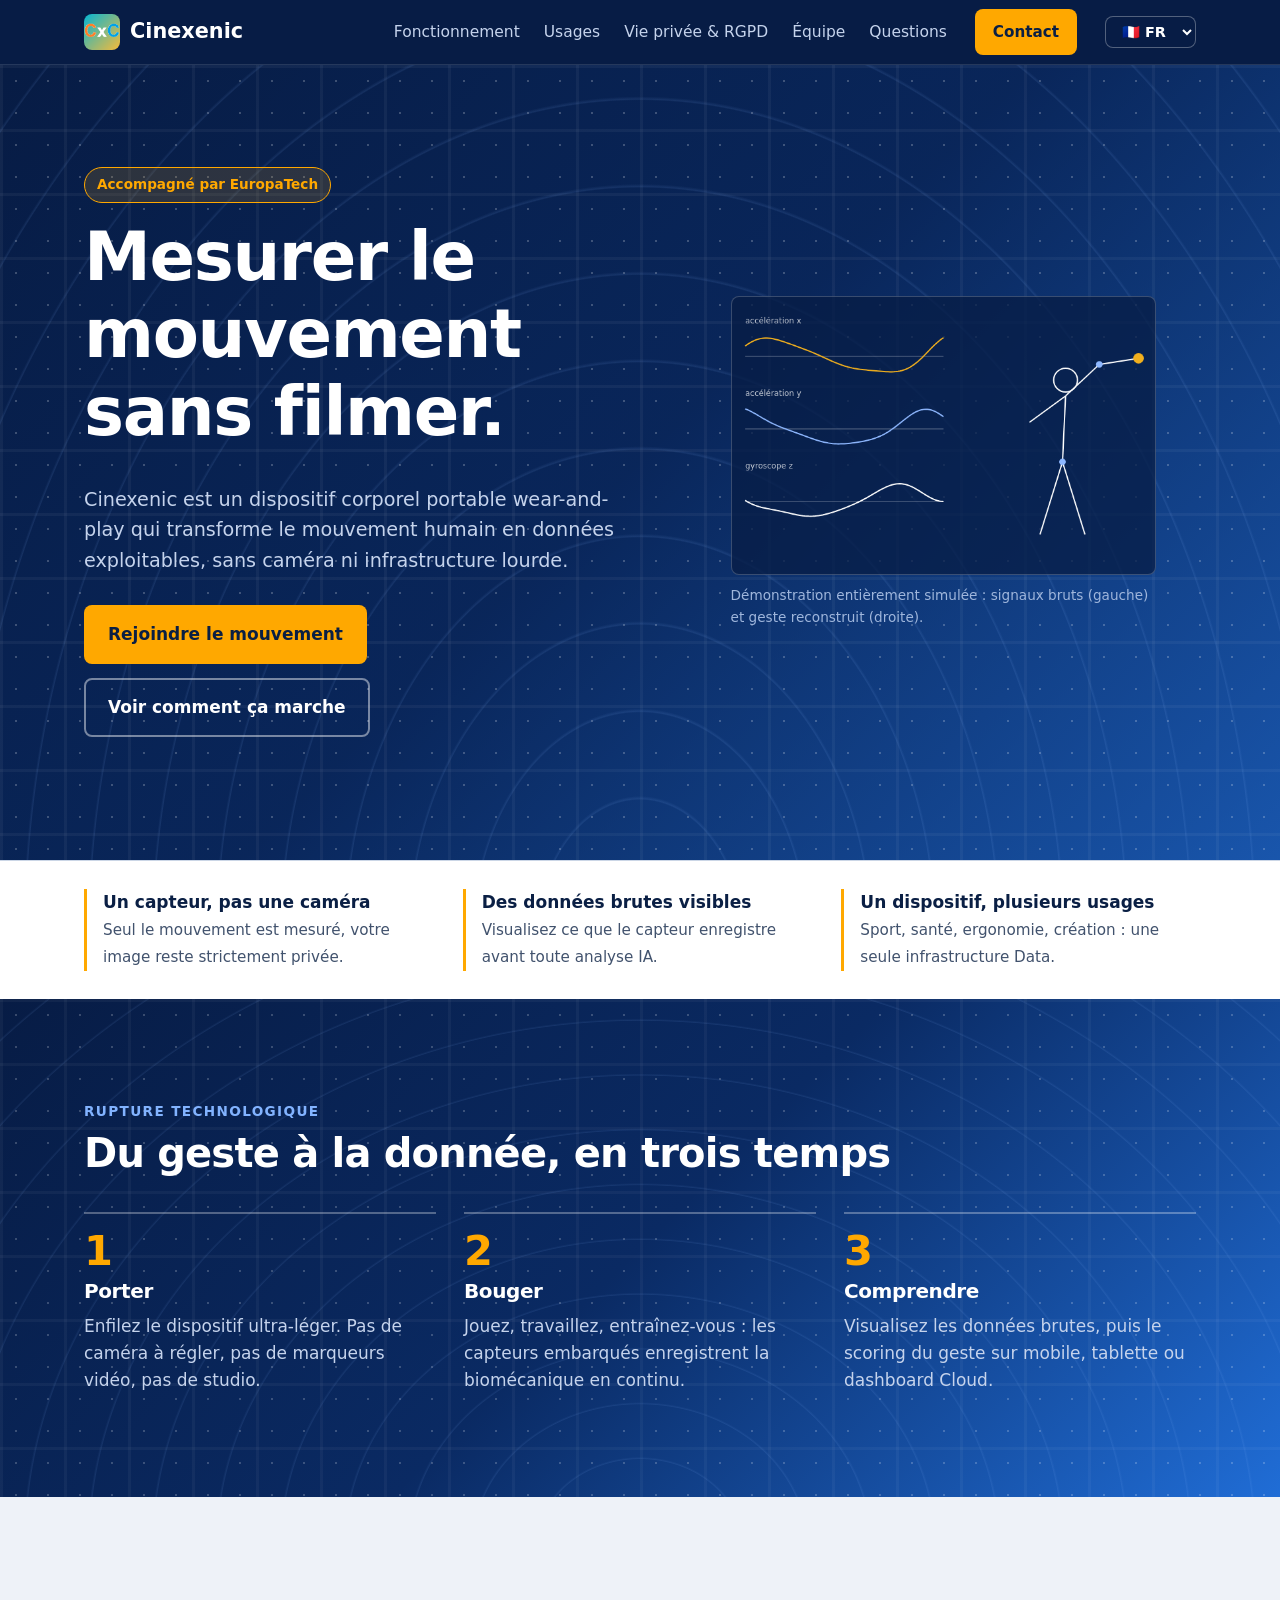
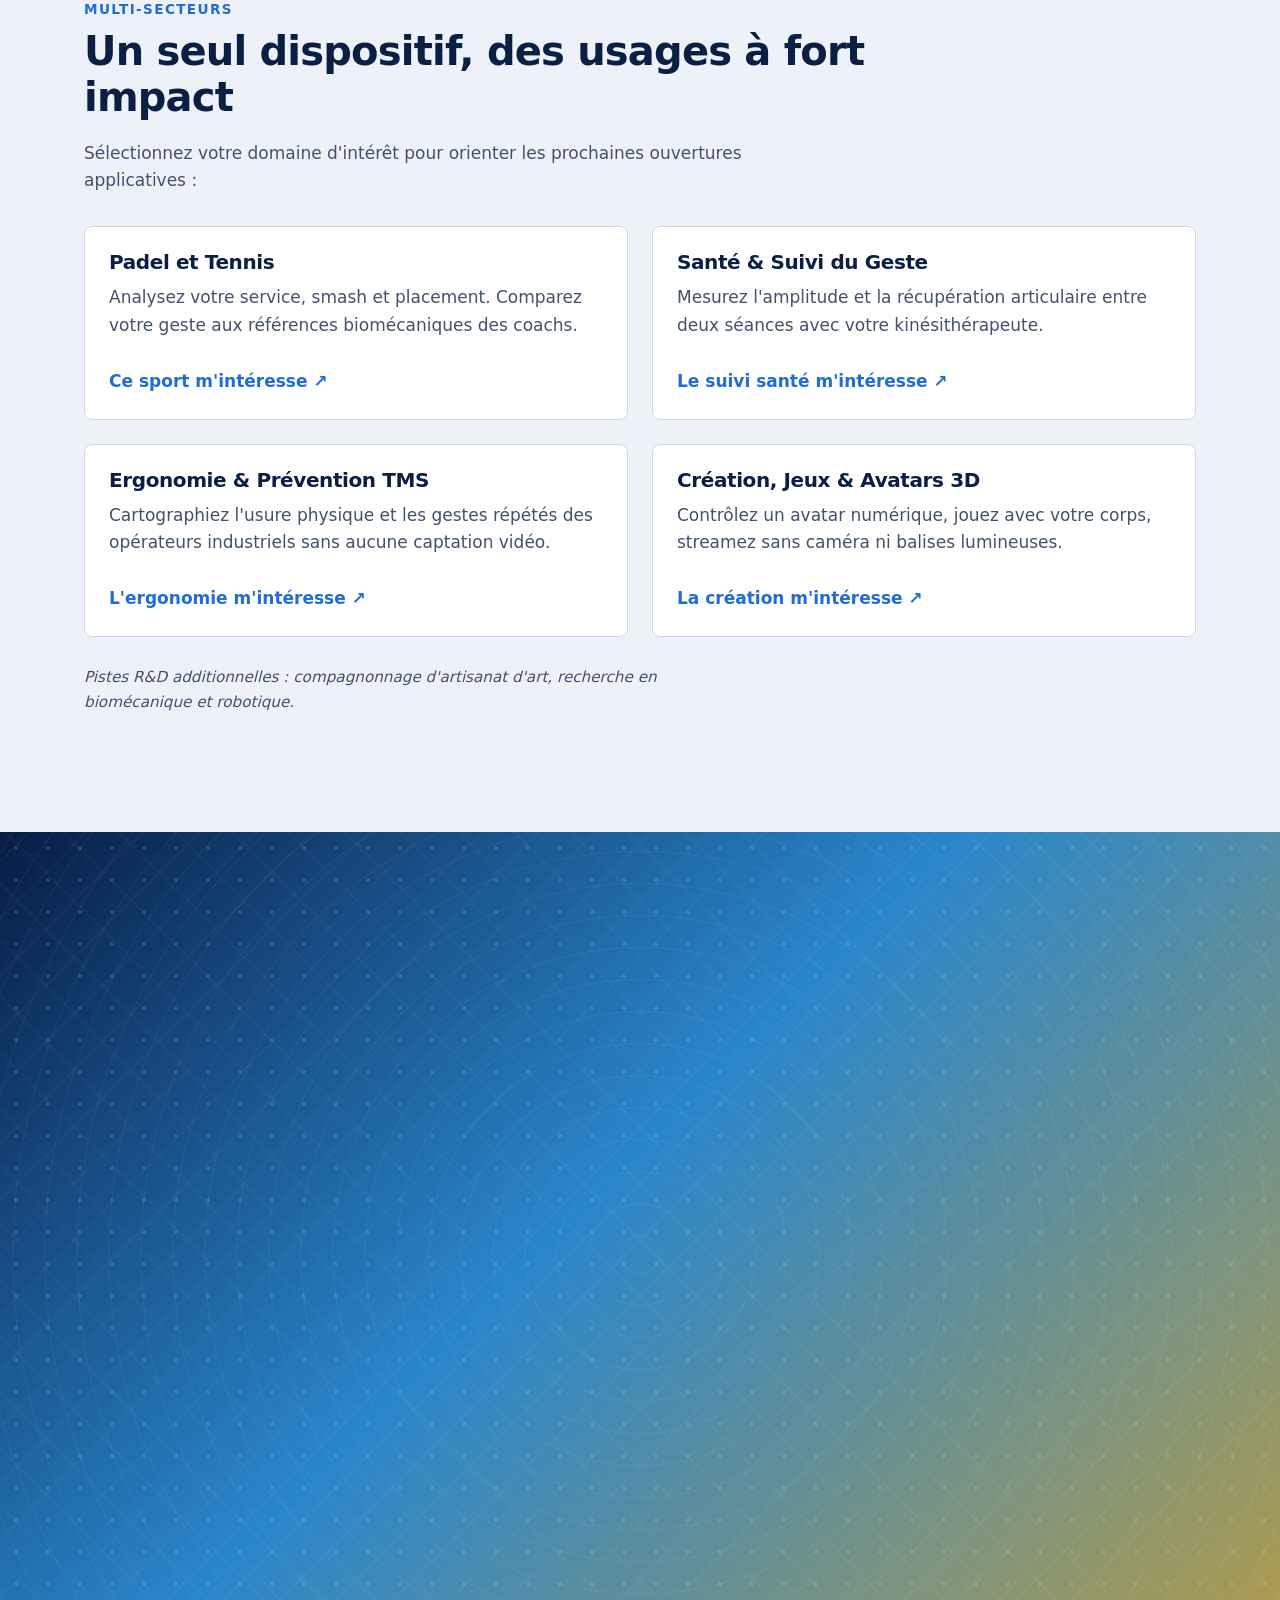
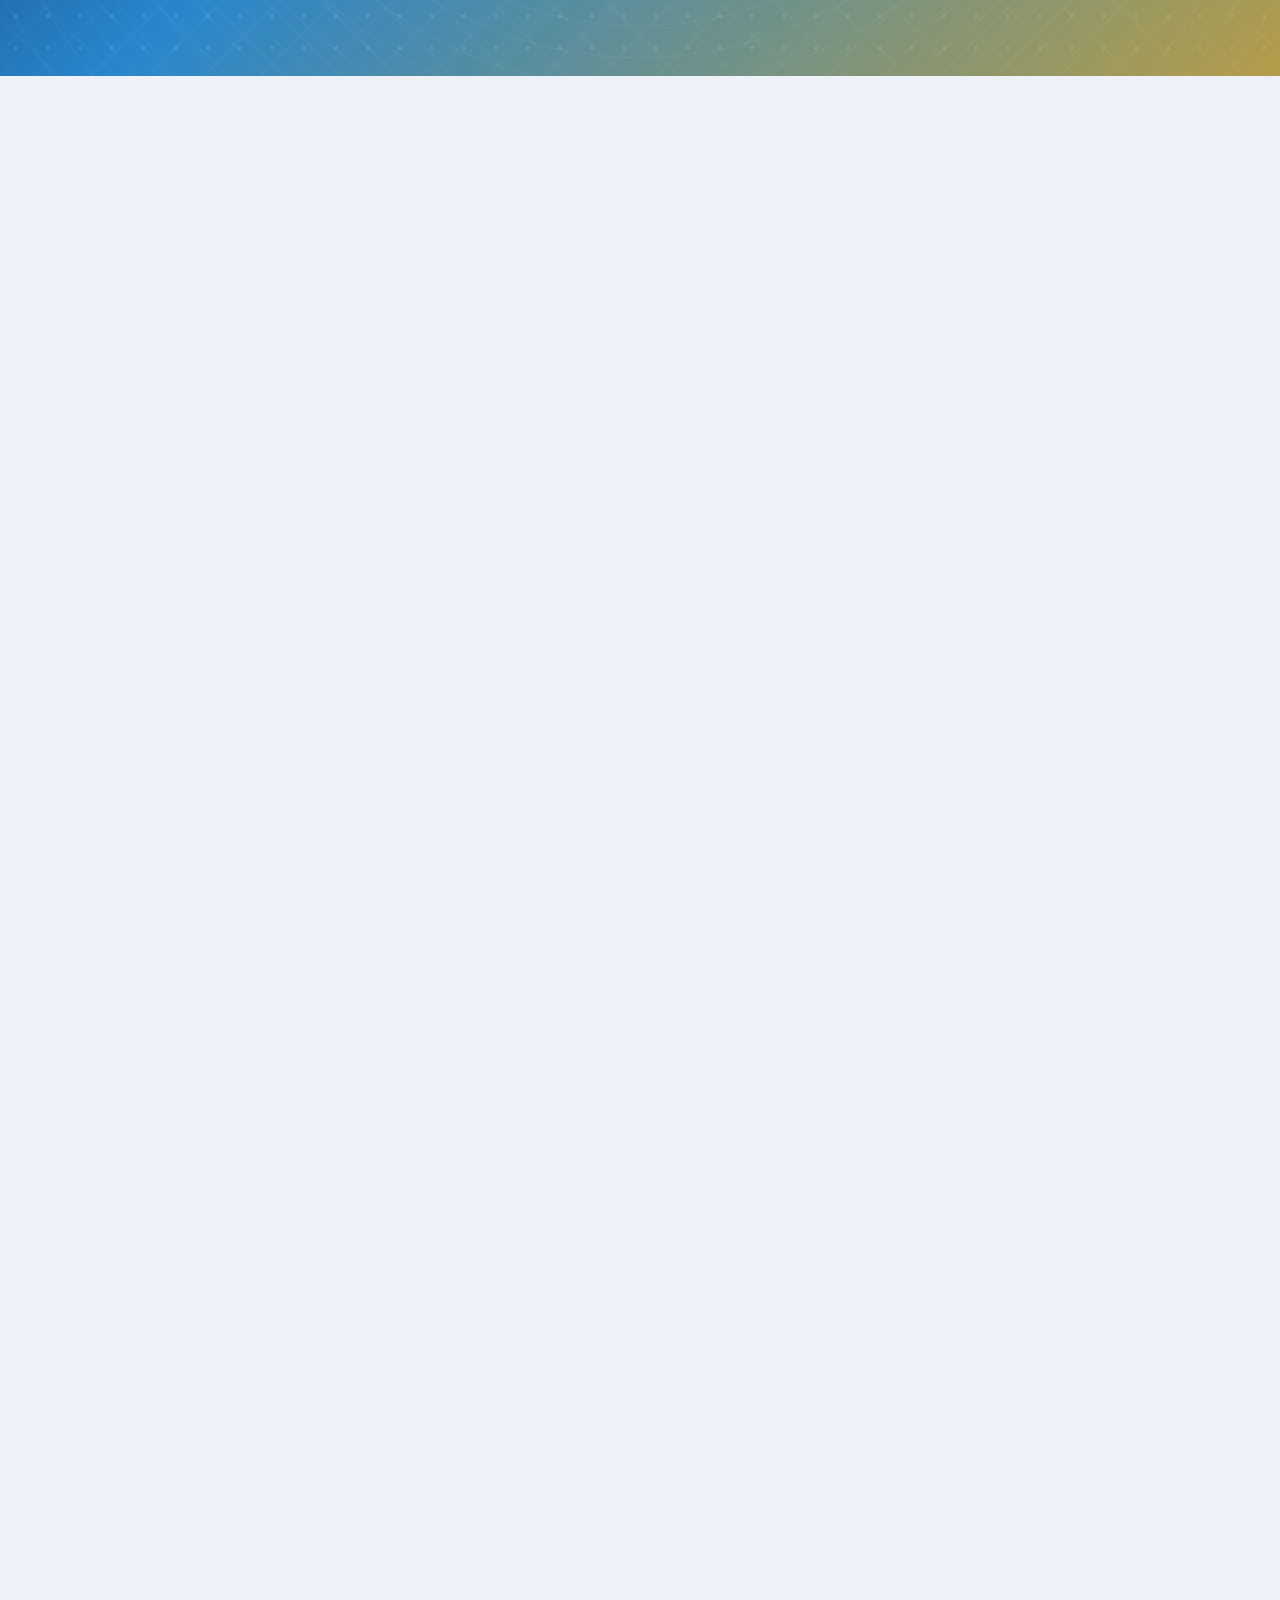
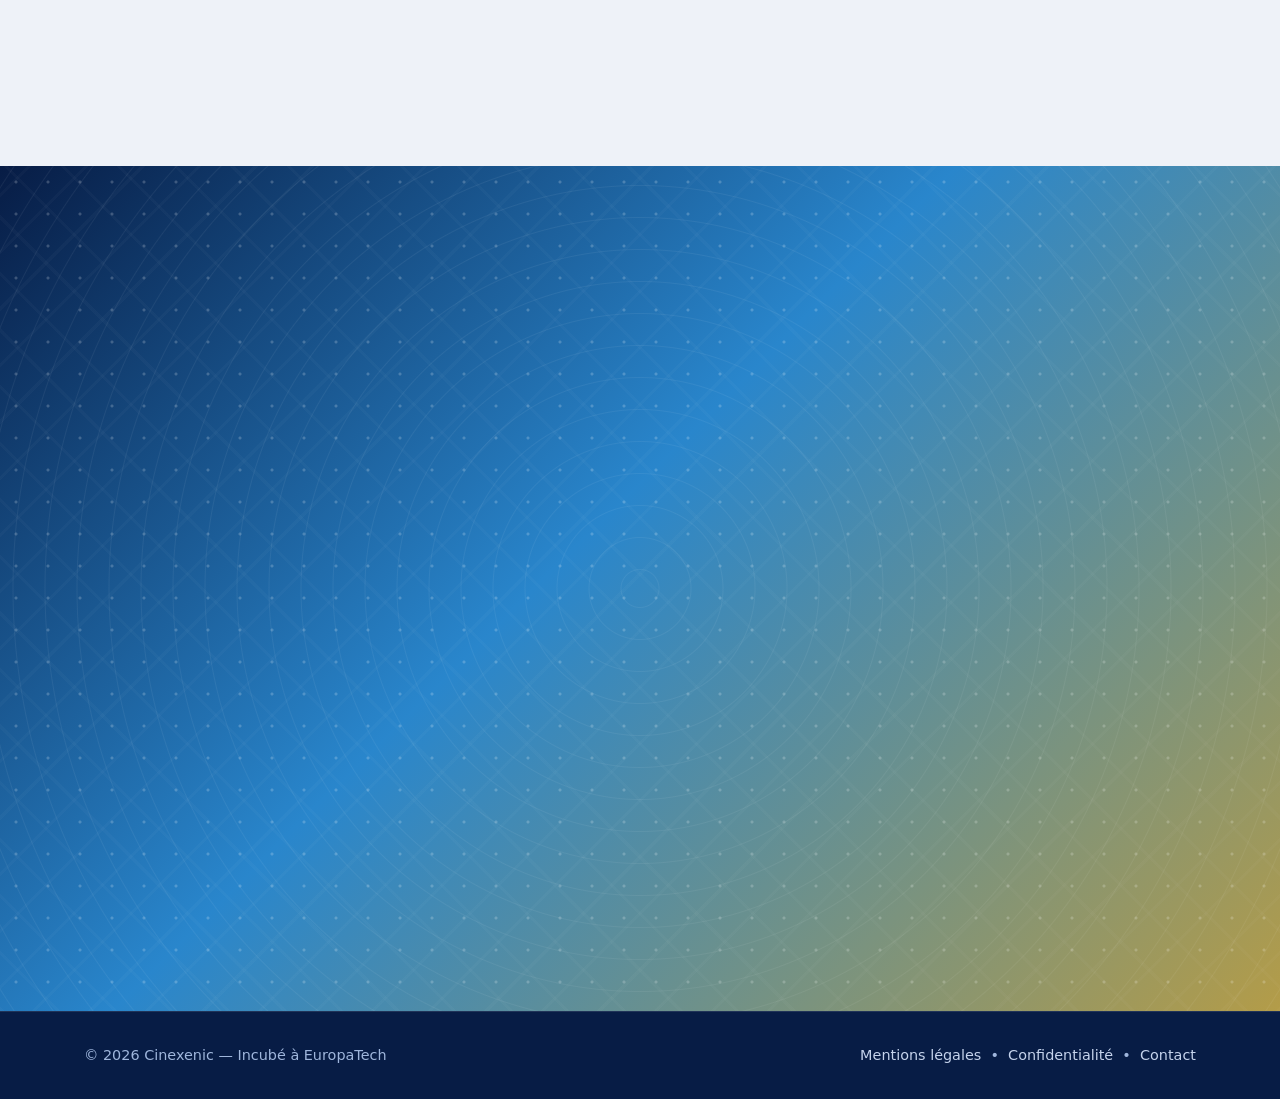
==== index.html @ 5796212c "Add files via upload" ====
<!doctype html>
<html lang="fr" dir="ltr">
<head>
<meta charset="utf-8">
<meta name="viewport" content="width=device-width, initial-scale=1">
<title>Cinexenic : mesurer le mouvement sans caméra | Capteur corporel portable</title>
<meta name="description" content="Cinexenic est un dispositif corporel portable wear-and-play qui transforme le mouvement humain en données exploitables, sans caméra. Rejoignez le mouvement.">
<meta name="robots" content="index,follow,max-image-preview:large,max-snippet:-1">
<meta name="theme-color" content="#071C45">
<link rel="canonical" href="https://www.cinexenic.example/">

<!-- Partage social -->
<meta property="og:type" content="website">
<meta property="og:locale" content="fr_FR">
<meta property="og:site_name" content="Cinexenic">
<meta property="og:title" content="Cinexenic : mesurer le mouvement sans caméra">
<meta property="og:description" content="Un dispositif corporel portable qui transforme le mouvement humain en données exploitables, sans infrastructure vidéo.">
<meta property="og:url" content="https://www.cinexenic.example/">
<meta property="og:image" content="https://www.cinexenic.example/og-cover.jpg">
<meta property="og:image:width" content="1200">
<meta property="og:image:height" content="630">
<meta property="og:image:alt" content="Cinexenic — capteur de mouvement corporel sans caméra">
<meta name="twitter:card" content="summary_large_image">
<meta name="twitter:image" content="https://www.cinexenic.example/og-cover.jpg">
<meta name="referrer" content="strict-origin-when-cross-origin">

<!-- i18n : le FR dans le HTML est la version canonique -->
<link rel="alternate" hreflang="fr" href="https://www.cinexenic.example/">
<link rel="alternate" hreflang="x-default" href="https://www.cinexenic.example/">

<meta http-equiv="Content-Security-Policy" content="default-src 'self'; script-src 'self' 'unsafe-inline'; style-src 'self'; img-src 'self' data:; media-src 'self'; font-src 'self'; connect-src 'self'; base-uri 'self'; form-action 'self'; object-src 'none'">

<link rel="stylesheet" href="./assets/theme.css">

<!-- Favicons complets -->
<link rel="icon" type="image/svg+xml" href="./favicon.svg">
<link rel="icon" type="image/png" sizes="32x32" href="./favicon.png">
<link rel="apple-touch-icon" href="./apple-touch-icon.png">

<!-- Données Structurées Schema.org (JSON-LD) -->
<script type="application/ld+json">
{
  "@context": "https://schema.org",
  "@graph": [
    {
      "@type": "Organization",
      "@id": "https://www.cinexenic.example/#organization",
      "name": "Cinexenic",
      "url": "https://www.cinexenic.example/",
      "logo": "https://www.cinexenic.example/favicon.png",
      "description": "Cinexenic conçoit un dispositif corporel portable qui transforme le mouvement humain en données exploitables, sans caméra ni infrastructure lourde.",
      "email": "contact@cinexenic.example",
      "address": {
        "@type": "PostalAddress",
        "addressLocality": "Berlin",
        "addressCountry": "DE"
      },
      "sameAs": [
        "https://www.linkedin.com/company/cinexenic"
      ],
      "knowsAbout": ["Capture de mouvement", "Capteurs inertiels IMU", "Biomécanique", "Données de mouvement", "IA embarquée", "RGPD Compliance"],
      "sponsor": {
        "@type": "Organization",
        "name": "EuropaTech"
      }
    },
    {
      "@type": "WebSite",
      "@id": "https://www.cinexenic.example/#website",
      "url": "https://www.cinexenic.example/",
      "name": "Cinexenic",
      "inLanguage": "fr-FR",
      "publisher": {"@id": "https://www.cinexenic.example/#organization"}
    },
    {
      "@type": "Product",
      "@id": "https://www.cinexenic.example/#product",
      "name": "Dispositif Cinexenic",
      "category": "Capteur de mouvement portable",
      "description": "Dispositif corporel portable wear-and-play qui mesure le mouvement humain sans caméra ni infrastructure lourde.",
      "brand": {"@id": "https://www.cinexenic.example/#organization"},
      "offers": {
        "@type": "Offer",
        "availability": "https://schema.org/PreOrder",
        "priceCurrency": "EUR",
        "price": "0",
        "priceValidUntil": "2027-12-31",
        "url": "https://www.cinexenic.example/#liste-attente"
      }
    },
    {
      "@type": "WebPage",
      "@id": "https://www.cinexenic.example/#webpage",
      "url": "https://www.cinexenic.example/",
      "name": "Cinexenic : mesurer le mouvement sans caméra",
      "inLanguage": "fr-FR",
      "dateModified": "2026-10-16",
      "isPartOf": {"@id": "https://www.cinexenic.example/#website"},
      "about": {"@id": "https://www.cinexenic.example/#product"}
    },
    {
      "@type": "FAQPage",
      "@id": "https://www.cinexenic.example/#faq",
      "mainEntity": [
        {"@type": "Question", "name": "Qu'est-ce que Cinexenic ?", "acceptedAnswer": {"@type": "Answer", "text": "Cinexenic est un dispositif corporel portable qui transforme le mouvement humain en données exploitables, sans caméra ni infrastructure lourde."}},
        {"@type": "Question", "name": "Faut-il une caméra ou une salle équipée ?", "acceptedAnswer": {"@type": "Answer", "text": "Non. Le dispositif se porte sur soi et mesure le mouvement directement : aucune caméra n'est nécessaire."}},
        {"@type": "Question", "name": "Pour quels usages ?", "acceptedAnswer": {"@type": "Answer", "text": "Les usages visés couvrent le sport (tennis, padel), la santé & télé-rééducation, l'ergonomie industrielle et la création numérique."}},
        {"@type": "Question", "name": "Quand pourra-t-on l'acheter ?", "acceptedAnswer": {"@type": "Answer", "text": "Les précommandes ouvriront prochainement. Inscrivez-vous pour bénéficier d'un accès prioritaire."}},
        {"@type": "Question", "name": "Mes données de mouvement sont-elles protégées ?", "acceptedAnswer": {"@type": "Answer", "text": "Le dispositif ne capte aucune image. Vos données sont 100% anonymisées et conformes au RGPD."}}
      ]
    }
  ]
}
</script>
</head>
<body>
<a class="skip" href="#main" data-i18n-shell="skip">Aller au contenu</a>

<!-- ============================================================
     HEADER / NAVIGATION (traductions nav gérées par assets/common.js)
     ============================================================ -->
<header class="site-header">
  <div class="wrap nav">
    <a class="brand" href="./index.html" aria-label="Cinexenic, accueil">
      <img src="./favicon.png" alt="Logo Cinexenic" class="brand-icon" width="36" height="36" loading="eager" fetchpriority="high">
      Cinexenic
    </a>
    <nav class="nav-links" id="navLinks" aria-label="Navigation principale">
      <a href="#fonctionnement" data-i18n-shell="nav_func">Fonctionnement</a>
      <a href="#usages" data-i18n-shell="nav_usages">Usages</a>
      <a href="#confiance" data-i18n-shell="nav_privacy">Vie privée &amp; RGPD</a>
      <a href="#equipe" data-i18n-shell="nav_team">Équipe</a>
      <a href="#faq" data-i18n-shell="nav_faq">Questions</a>
    </nav>
    <a class="btn btn-gold nav-cta" href="#liste-attente" data-i18n-shell="nav_contact">Contact</a>

    <!-- Sélecteur de langue dynamique -->
    <div class="lang-selector-wrapper">
      <label class="visually-hidden" for="langSelect">Sélectionner la langue</label>
      <select id="langSelect">
        <option value="fr">🇫🇷 FR</option>
        <option value="en">🇬🇧 EN</option>
        <option value="de">🇩🇪 DE</option>
      </select>
    </div>

    <button class="menu" type="button" id="menuBtn" aria-label="Ouvrir le menu" aria-expanded="false" aria-controls="navLinks" data-i18n-shell="menu_open">Menu</button>
  </div>
</header>

<main id="main">
  <!-- HERO SECTION AVEC VIDÉO, OVERLAY, GRILLE ET CONTENU -->
  <section class="hero section-blue-gradient section-video-bg">
    <!-- 1. Vidéo en arrière-plan (poster si le fichier est absent / connexion lente) -->
    <video autoplay muted loop playsinline preload="metadata" poster="./hero-poster.webp" class="bg-video">
      <source src="./hero-bg.mp4" type="video/mp4">
    </video>
    <!-- 2. Volet assombrissant -->
    <div class="video-overlay"></div>
    <!-- 3. Calque intermédiaire (Grille / Points / Vagues) -->
    <div class="video-grid-overlay"></div>

    <!-- 4. Contenu au premier plan (traductions contenu par assets/home.js) -->
    <div class="wrap hero-grid hero-content">
      <div>
        <span class="badge" data-i18n="hero_badge">Accompagné par EuropaTech</span>
        <h1 data-i18n="hero_title">Mesurer le mouvement sans filmer.</h1>
        <p class="lead" data-i18n="hero_lead">Cinexenic est un dispositif corporel portable wear-and-play qui transforme le mouvement humain en données exploitables, sans caméra ni infrastructure lourde.</p>
        <div class="actions">
          <a class="btn btn-gold" href="#liste-attente" data-i18n="btn_movement">Rejoindre le mouvement</a>
          <a class="btn btn-line" href="#fonctionnement" data-i18n="btn_how">Voir comment ça marche</a>
        </div>
      </div>
      <figure class="demo">
        <canvas id="demo" width="640" height="420" role="img" aria-label="Démonstration animée des signaux IMU et geste reconstruit"></canvas>
        <figcaption data-i18n="demo_caption">Démonstration entièrement simulée : signaux bruts (gauche) et geste reconstruit (droite).</figcaption>
      </figure>
    </div>
  </section>

  <!-- FACTS -->
  <section class="facts section-light" aria-label="Principes du dispositif">
    <div class="wrap">
      <ul>
        <li><strong data-i18n="fact_1_title">Un capteur, pas une caméra</strong><span data-i18n="fact_1_desc">Seul le mouvement est mesuré, votre image reste strictement privée.</span></li>
        <li><strong data-i18n="fact_2_title">Des données brutes visibles</strong><span data-i18n="fact_2_desc">Visualisez ce que le capteur enregistre avant toute analyse IA.</span></li>
        <li><strong data-i18n="fact_3_title">Un dispositif, plusieurs usages</strong><span data-i18n="fact_3_desc">Sport, santé, ergonomie, création : une seule infrastructure Data.</span></li>
      </ul>
    </div>
  </section>

  <!-- FONCTIONNEMENT -->
  <section id="fonctionnement" class="section-blue-gradient">
    <div class="wrap">
      <div class="kicker" data-i18n="step_kicker">Rupture Technologique</div>
      <h2 data-i18n="step_title">Du geste à la donnée, en trois temps</h2>
      <ol class="steps">
        <li><h3 data-i18n="step_1_title">Porter</h3><p data-i18n="step_1_desc">Enfilez le dispositif ultra-léger. Pas de caméra à régler, pas de marqueurs vidéo, pas de studio.</p></li>
        <li><h3 data-i18n="step_2_title">Bouger</h3><p data-i18n="step_2_desc">Jouez, travaillez, entraînez-vous : les capteurs embarqués enregistrent la biomécanique en continu.</p></li>
        <li><h3 data-i18n="step_3_title">Comprendre</h3><p data-i18n="step_3_desc">Visualisez les données brutes, puis le scoring du geste sur mobile, tablette ou dashboard Cloud.</p></li>
      </ol>
    </div>
  </section>

  <!-- USAGES -->
  <section id="usages" class="section-light">
    <div class="wrap">
      <div class="kicker" data-i18n="usages_kicker">Multi-Secteurs</div>
      <h2 data-i18n="usages_title">Un seul dispositif, des usages à fort impact</h2>
      <p data-i18n="usages_intro">Sélectionnez votre domaine d'intérêt pour orienter les prochaines ouvertures applicatives :</p>
      <div class="usage-grid">
        <div class="usage">
          <h3 data-i18n="usage_1_title">Padel et Tennis</h3>
          <p data-i18n="usage_1_desc">Analysez votre service, smash et placement. Comparez votre geste aux références biomécaniques des coachs.</p>
          <a href="#liste-attente" data-usage="sport-raquette" data-i18n="usage_1_link">Ce sport m'intéresse ↗</a>
        </div>
        <div class="usage">
          <h3 data-i18n="usage_2_title">Santé &amp; Suivi du Geste</h3>
          <p data-i18n="usage_2_desc">Mesurez l'amplitude et la récupération articulaire entre deux séances avec votre kinésithérapeute.</p>
          <a href="#liste-attente" data-usage="suivi-geste" data-i18n="usage_2_link">Le suivi santé m'intéresse ↗</a>
        </div>
        <div class="usage">
          <h3 data-i18n="usage_3_title">Ergonomie &amp; Prévention TMS</h3>
          <p data-i18n="usage_3_desc">Cartographiez l'usure physique et les gestes répétés des opérateurs industriels sans aucune captation vidéo.</p>
          <a href="#liste-attente" data-usage="ergonomie-tms" data-i18n="usage_3_link">L'ergonomie m'intéresse ↗</a>
        </div>
        <div class="usage">
          <h3 data-i18n="usage_4_title">Création, Jeux &amp; Avatars 3D</h3>
          <p data-i18n="usage_4_desc">Contrôlez un avatar numérique, jouez avec votre corps, streamez sans caméra ni balises lumineuses.</p>
          <a href="#liste-attente" data-usage="creation-vr" data-i18n="usage_4_link">La création m'intéresse ↗</a>
        </div>
      </div>
      <p class="explore-note" data-i18n="explore_note">Pistes R&amp;D additionnelles : compagnonnage d'artisanat d'art, recherche en biomécanique et robotique.</p>
    </div>
  </section>

  <!-- CONFIANCE / RGPD -->
  <section id="confiance" class="section-orange-gradient">
    <div class="wrap">
      <div class="kicker" data-i18n="privacy_kicker">Privacy by Design</div>
      <h2 data-i18n="privacy_title">Mesurer sans filmer est un choix de conception</h2>
      <p data-i18n="privacy_desc">Un mouvement est une donnée personnelle sensible. Nous traitons le respect de la vie privée comme une fonctionnalité produit fondamentale.</p>
      <div class="principles">
        <div>
          <h3 data-i18n="priv_1_title">Aucune image</h3>
          <p data-i18n="priv_1_desc">Le dispositif intègre uniquement des capteurs inertiels (IMU) : aucune caméra, aucun risque de fuite visuelle.</p>
        </div>
        <div>
          <h3 data-i18n="priv_2_title">Souveraineté Data</h3>
          <p data-i18n="priv_2_desc">Nous ne collectons que les métriques indispensables à votre usage, avec un chiffrement de bout en bout.</p>
        </div>
        <div>
          <h3 data-i18n="priv_3_title">Transparence Totale</h3>
          <p data-i18n="priv_3_desc">Stockage, gouvernance et droits d'exportation de vos données sont décrits clairement dès l'inscription.</p>
        </div>
      </div>
    </div>
  </section>

  <!-- ÉQUIPE -->
  <section id="equipe" class="section-light">
    <div class="wrap">
      <div class="kicker" data-i18n="team_kicker">Les Visages du Projet</div>
      <h2 data-i18n="team_title">Une équipe guidée par l'ingénierie et la biomécanique</h2>
      <p data-i18n="team_desc">Cinexenic est née de l'union entre l'électronique embarquée, la science du traitement de signal et l'écosystème d'innovation européen.</p>
      <div class="team-grid">
        <div class="team-card">
          <div class="team-avatar">👨‍💻</div>
          <h3 data-i18n="team_1_title">Fondateur &amp; CTO</h3>
          <span class="team-role" data-i18n="team_1_role">Ingénieur Électronique, Automatisme &amp; Data</span>
          <p data-i18n="team_1_desc">Passionné par la modélisation du mouvement humain et concepteur de l'architecture matérielle.</p>
        </div>
        <div class="team-card">
          <div class="team-avatar">🚀</div>
          <h3 data-i18n="team_2_title">EuropaTech</h3>
          <span class="team-role" data-i18n="team_2_role">Incubation &amp; Accélération Industrialisation</span>
          <p data-i18n="team_2_desc">Premier pôle européen de startups basé à Berlin, accompagnant Cinexenic.</p>
        </div>
        <div class="team-card">
          <div class="team-avatar">🔬</div>
          <h3 data-i18n="team_3_title">Comité Scientifique &amp; Data</h3>
          <span class="team-role" data-i18n="team_3_role">Biomécanique &amp; Algorithmes IA</span>
          <p data-i18n="team_3_desc">Conseillers experts en sciences du sport et traitement du signal.</p>
        </div>
      </div>
    </div>
  </section>

  <!-- FAQ -->
  <section id="faq" class="faq section-light">
    <div class="wrap">
      <div class="kicker" data-i18n="faq_kicker">Faq</div>
      <h2 data-i18n="faq_title">Questions fréquentes</h2>
      <details open>
        <summary data-i18n="faq_q1">Qu'est-ce que Cinexenic ?</summary>
        <p data-i18n="faq_a1">Cinexenic est un dispositif corporel portable qui transforme le mouvement humain en données exploitables, sans caméra.</p>
      </details>
      <details>
        <summary data-i18n="faq_q2">Faut-il une caméra ou une salle équipée ?</summary>
        <p data-i18n="faq_a2">Non. Le dispositif se porte sur soi et mesure le mouvement directement.</p>
      </details>
      <details>
        <summary data-i18n="faq_q3">Pour quels usages ?</summary>
        <p data-i18n="faq_a3">Sport, santé, ergonomie, création numérique.</p>
      </details>
      <details>
        <summary data-i18n="faq_q4">Quand pourra-t-on l'acheter ?</summary>
        <p data-i18n="faq_a4">Inscrivez-vous à la liste d'attente pour être prévenu(e) en priorité.</p>
      </details>
      <details>
        <summary data-i18n="faq_q5">Mes données de mouvement sont-elles protégées ?</summary>
        <p data-i18n="faq_a5">Le dispositif ne capte aucune image. Conformité RGPD stricte.</p>
      </details>
    </div>
  </section>

  <!-- FORMULAIRE : GitHub Pages ne peut pas traiter de POST natif.
       Option A (ci-dessous) : service tiers type Formspree -> adapter form-action dans la CSP.
       Option B : conserver action="/api/liste-attente" si un worker/edge proxy existe. -->
  <section id="liste-attente" class="signup section-orange-gradient">
    <div class="wrap signup-grid">
      <div>
        <h2 data-i18n="signup_title">Rejoindre le mouvement</h2>
        <p data-i18n="signup_desc">Soyez prévenu(e) de l'ouverture des précommandes et participez à la définition des premiers modules applicatifs.</p>
      </div>
      <form action="https://formspree.io/f/VOTRE_ID" method="post">
        <label><span data-i18n="form_email">Adresse e-mail</span>
          <input type="email" name="email" required maxlength="254" autocomplete="email" placeholder="votre.email@domaine.com">
        </label>
        <label><span data-i18n="form_usage">Usage qui vous intéresse</span>
          <select name="usage" id="usage">
            <option value="sport-raquette" data-i18n="opt_1">Padel ou Tennis</option>
            <option value="suivi-geste" data-i18n="opt_2">Santé &amp; Suivi du geste</option>
            <option value="ergonomie-tms" data-i18n="opt_3">Ergonomie &amp; Prévention TMS</option>
            <option value="creation-vr" data-i18n="opt_4">Création, Jeu &amp; VR</option>
            <option value="autre" data-i18n="opt_5">Autre usage sur-mesure</option>
          </select>
        </label>
        <div class="hp" aria-hidden="true">
          <label>Ne pas remplir<input type="text" name="website" tabindex="-1" autocomplete="off"></label>
        </div>
        <label class="check">
          <input type="checkbox" name="consent" required>
          <span data-i18n="form_consent">J'accepte d'être recontacté(e) au sujet de Cinexenic.</span>
        </label>
        <button class="btn btn-gold" type="submit" data-i18n="form_submit">Rejoindre le mouvement</button>
      </form>
    </div>
  </section>
</main>

<!-- FOOTER (i18n shell par common.js) -->
<footer>
  <div class="wrap foot">
    <span>© 2026 Cinexenic — Incubé à EuropaTech</span>
    <span>
      <a href="./mentions-legales.html" data-i18n-shell="footer_legal">Mentions légales</a> &nbsp;•&nbsp;
      <a href="./confidentialite.html" data-i18n-shell="footer_privacy">Confidentialité</a> &nbsp;•&nbsp;
      <a href="mailto:contact@cinexenic.example" data-i18n-shell="footer_contact">Contact</a>
    </span>
  </div>
</footer>

<!-- BOUTON RETOUR EN HAUT (géré par common.js) -->
<button id="scrollToTopBtn" aria-label="Remonter au début de la page" title="Remonter en haut">
  <svg width="20" height="20" viewBox="0 0 24 24" fill="none" stroke="currentColor" stroke-width="2.5" stroke-linecap="round" stroke-linejoin="round" aria-hidden="true">
    <path d="M18 15l-6-6-6 6"/>
  </svg>
</button>

<!-- Scripts externes : shell commun + spécifique page -->
<script src="./assets/common.js" defer></script>
<script src="./assets/home.js" defer></script>
</body>
</html>
---- assets/theme.css ----
/* ============================================================
   Cinexenic — theme.css
   Feuille unique, aucune règle inline dans les HTML.
   Nouveautés refactor : .visually-hidden, .legal-*, média-query unifiée.
   ============================================================ */

:root {
  --deep: #0A2A63;
  --deeper: #071C45;
  --blue-primary: #206DD6;
  --orange-primary: #FFA800;
  --paper: #EEF2F8;
  --card: #ffffff;
  --line: #CBD6E6;
  --ink: #0A1F44;
  --muted: #41526D;
  --soft: #C5D3EC;
  --r: 8px;
}

* { box-sizing: border-box; }
html { scroll-behavior: smooth; scroll-padding-top: 72px; }
body { margin: 0; background: var(--paper); color: var(--ink); font: 17px/1.6 system-ui, -apple-system, "Segoe UI", Roboto, sans-serif; -webkit-font-smoothing: antialiased; }

.wrap { max-width: 1160px; margin: 0 auto; padding: 0 24px; }
.skip { position: absolute; left: -999px; top: 8px; background: var(--orange-primary); color: var(--ink); padding: 8px 14px; z-index: 99; }
.skip:focus { left: 8px; }
:focus-visible { outline: 3px solid var(--orange-primary); outline-offset: 3px; }

/* Accessibilité : label masqué visuellement mais exposé aux lecteurs d'écran */
.visually-hidden {
  position: absolute !important;
  width: 1px; height: 1px;
  margin: -1px; padding: 0; border: 0;
  clip: rect(0 0 0 0); clip-path: inset(50%);
  overflow: hidden; white-space: nowrap;
}

h1, h2, h3 { line-height: 1.15; letter-spacing: -.02em; margin: 0 0 .5em; }
h1 { font-size: clamp(2.4rem, 5.6vw, 4.2rem); font-weight: 800; }
h2 { font-size: clamp(1.7rem, 3.4vw, 2.5rem); max-width: 22em; }
h3 { font-size: 1.25rem; font-weight: 700; }
p { margin: 0 0 1em; color: var(--muted); max-width: 42em; }

.kicker { text-transform: uppercase; font-size: 0.85rem; font-weight: 750; letter-spacing: 0.1em; color: var(--blue-primary); margin-bottom: 0.5em; }
.text-gold { color: var(--orange-primary) !important; }
.badge { display: inline-block; padding: 6px 12px; background: rgba(255, 168, 0, 0.15); border: 1px solid var(--orange-primary); color: var(--orange-primary); border-radius: 20px; font-size: 0.85rem; font-weight: 650; margin-bottom: 1rem; }

main > section { padding: clamp(56px, 8vw, 104px) 0; }
main > section:not(.hero) { content-visibility: auto; contain-intrinsic-size: auto 640px; }

/* Boutons */
.btn { display: inline-block; padding: 14px 22px; border-radius: var(--r); text-decoration: none; border: 2px solid transparent; cursor: pointer; font: inherit; font-weight: 650; transition: transform 0.2s ease, background-color 0.2s ease, box-shadow 0.2s ease; }
.btn-gold { background: var(--orange-primary); color: var(--ink); }
.btn-gold:hover { background: #e59700; transform: translateY(-2px); box-shadow: 0 4px 15px rgba(255, 168, 0, 0.3); }
.btn-line { border-color: rgba(255, 255, 255, .45); color: #fff; }
.btn-line:hover { border-color: #fff; background: rgba(255, 255, 255, 0.08); }

/* Header & Nav */
.site-header { position: sticky; top: 0; z-index: 50; background: var(--deeper); color: #fff; border-bottom: 1px solid rgba(255, 255, 255, .12); backdrop-filter: blur(8px); }
.nav { display: flex; align-items: center; gap: 28px; min-height: 64px; }
.brand { display: flex; align-items: center; gap: 10px; color: #fff; text-decoration: none; font-weight: 800; font-size: 1.3rem; }
.brand-icon { width: 36px; height: 36px; object-fit: contain; border-radius: 8px; }
.nav-links { display: flex; gap: 24px; margin-left: auto; }
.nav-links a { color: var(--soft); text-decoration: none; font-size: .97rem; transition: color 0.2s ease; }
.nav-links a:hover { color: #fff; }
.nav-cta { padding: 9px 16px; font-size: .95rem; }
.menu { display: none; margin-left: auto; background: none; border: 1px solid rgba(255, 255, 255, .4); color: #fff; border-radius: var(--r); padding: 8px 14px; font: inherit; }

/* Sélecteur de langue */
.lang-selector-wrapper select {
  font: inherit;
  font-size: 0.9rem;
  font-weight: 650;
  padding: 6px 12px;
  border-radius: var(--r);
  border: 1px solid rgba(255, 255, 255, 0.3);
  background: var(--deeper);
  color: #fff;
  cursor: pointer;
  transition: border-color 0.2s ease;
}
.lang-selector-wrapper select:hover {
  border-color: var(--orange-primary);
}
.lang-selector-wrapper select option {
  background: var(--deeper);
  color: #fff;
}

/* ============================================================
   HERO SECTION & VIDÉO EN ARRIÈRE-PLAN AVEC GRILLE ET TEXTURES
   ============================================================ */
.hero {
  position: relative !important;
  overflow: hidden !important;
  min-height: 85vh;
  display: flex;
  align-items: center;
}

.bg-video {
  position: absolute !important;
  top: 50% !important;
  left: 50% !important;
  width: 100% !important;
  height: 100% !important;
  min-width: 100% !important;
  min-height: 100% !important;
  transform: translate(-50%, -50%) !important;
  object-fit: cover !important;
  z-index: 1 !important; /* Niveau 1 : la vidéo tout au fond */
}

.video-overlay {
  position: absolute !important;
  top: 0 !important;
  left: 0 !important;
  width: 100% !important;
  height: 100% !important;
  background: rgba(7, 28, 69, 0.72) !important;
  z-index: 2 !important; /* Niveau 2 : le voile sombre */
}

.video-grid-overlay {
  position: absolute !important;
  top: 0 !important;
  left: 0 !important;
  width: 100% !important;
  height: 100% !important;
  z-index: 3 !important; /* Niveau 3 : grille, points, vagues et dégradé */
  pointer-events: none;
  background:
    radial-gradient(
      circle,
      rgba(255, 255, 255, 0.20) 1px,
      transparent 1.5px
    ) 0 0 / 32px 32px,
    repeating-radial-gradient(
      ellipse at 50% 110%,
      transparent 0px,
      transparent 38px,
      rgba(130, 179, 255, 0.10) 39px,
      transparent 41px,
      transparent 64px
    ),
    linear-gradient(
      rgba(255, 255, 255, 0.04) 3px,
      transparent 1px
    ) 0 0 / 64px 64px,
    linear-gradient(
      90deg,
      rgba(255, 255, 255, 0.04) 3px,
      transparent 1px
    ) 0 0 / 64px 64px,
    linear-gradient(
      135deg,
      rgba(7, 28, 69, 0.6) 0%,
      rgba(10, 42, 99, 0.6) 50%,
      rgba(32, 109, 214, 0.6) 100%
    );
}

.hero-content {
  position: relative !important;
  z-index: 4 !important; /* Niveau 4 : le contenu texte, boutons et canvas au premier plan */
  width: 100%;
}

/* ============================================================
   STYLES DE DÉGRADÉS POUR LES AUTRES SECTIONS
   ============================================================ */

.section-blue-gradient {
  background:
    radial-gradient(circle, rgba(255, 255, 255, 0.20) 1px, transparent 1.5px) 0 0 / 32px 32px,
    repeating-radial-gradient(ellipse at 50% 110%, transparent 0px, transparent 38px, rgba(130, 179, 255, 0.10) 39px, transparent 41px, transparent 64px),
    linear-gradient(rgba(255, 255, 255, 0.04) 3px, transparent 1px) 0 0 / 64px 64px,
    linear-gradient(90deg, rgba(255, 255, 255, 0.04) 3px, transparent 1px) 0 0 / 64px 64px,
    linear-gradient(135deg, #071C45 0%, #0A2A63 50%, #206DD6 100%);
  color: #fff;
}

.section-blue-gradient p { color: var(--soft); }
.section-blue-gradient .kicker { color: #82B3FF; }

.section-orange-gradient {
  background:
    radial-gradient(circle, rgba(255, 255, 255, 0.20) 1px, transparent 2px) 0 0 / 32px 32px,
    repeating-radial-gradient(circle at 50% 50%, transparent 0px, transparent 18px, rgba(255, 255, 255, 0.06) 19px, transparent 20px, transparent 32px),
    repeating-linear-gradient(45deg, rgba(255, 255, 255, 0.025) 0px, rgba(255, 255, 255, 0.025) 3px, transparent 1px, transparent 40px),
    repeating-linear-gradient(-45deg, rgba(255, 255, 255, 0.025) 0px, rgba(255, 255, 255, 0.025) 3px, transparent 1px, transparent 40px),
    linear-gradient(135deg, #071C45 0%, #2986CC 45%, #FFA800 130%);
  color: #fff;
}

.section-orange-gradient p { color: #FFE3B3; }
.section-orange-gradient .kicker { color: var(--orange-primary); }

.section-light {
  background: var(--paper);
  color: var(--ink);
}

/* Sub-elements Hero */
.hero-grid { display: grid; grid-template-columns: 1.05fr .95fr; gap: 48px; align-items: center; }
.lead { font-size: 1.2rem; }
.actions { display: flex; gap: 14px; flex-wrap: wrap; margin: 28px 0 20px; }
.demo canvas { display: block; width: 100%; height: auto; aspect-ratio: 640/420; border: 1px solid rgba(255, 255, 255, .2); border-radius: var(--r); background: rgba(7, 28, 69, .75); }
.demo figcaption { font-size: .85rem; color: #9FB6DC; margin-top: 10px; }

/* ============================================================
   PAGES LÉGALES (remplace tous les anciens styles inline
   des pages mentions-legales.html et confidentialite.html)
   ============================================================ */
.legal-hero { padding: 60px 0; }
.legal-section { padding: 60px 0; }
.legal-container { max-width: 800px; margin: 0 auto; }
.legal-card {
  background: var(--card);
  border: 1px solid var(--line);
  border-radius: var(--r);
  padding: 32px;
  margin-bottom: 24px;
}
.legal-card h2 { font-size: 1.4rem; color: var(--ink); }
.legal-card p { margin: 0 0 1em; }
.legal-card p:last-child { margin-bottom: 0; }
.legal-card a { color: var(--blue-primary); font-weight: 650; }
.legal-card a:hover { text-decoration: underline; }
main > section.legal-section { content-visibility: visible; contain-intrinsic-size: none; }

/* Facts */
.facts { background: var(--card); border-bottom: 1px solid var(--line); border-top: 1px solid var(--line); }
.facts ul { list-style: none; margin: 0; padding: 0; display: grid; grid-template-columns: repeat(3, 1fr); gap: 24px; }
.facts li { border-left: 3px solid var(--orange-primary); padding-left: 16px; }
.facts strong { display: block; color: var(--ink); }
.facts span { color: var(--muted); font-size: .95rem; }
main > section.facts { padding: 28px 0; }

/* Steps */
.steps { list-style: none; margin: 36px 0 0; padding: 0; display: grid; grid-template-columns: repeat(3, 1fr); gap: 28px; counter-reset: s; }
.steps li { counter-increment: s; border-top: 2px solid rgba(255, 255, 255, 0.3); padding-top: 16px; }
.steps li::before { content: counter(s); display: block; font-size: 2.6rem; font-weight: 800; color: var(--orange-primary); line-height: 1; margin-bottom: 0.2em; }
.steps p { margin: 0; color: var(--soft); }

/* Usages */
.usage-grid { display: grid; grid-template-columns: repeat(2, 1fr); gap: 24px; margin-top: 32px; }
.usage { background: var(--card); border: 1px solid var(--line); border-radius: var(--r); padding: 24px; display: flex; flex-direction: column; justify-content: space-between; }
.usage h3 { margin-top: 0; color: var(--ink); }
.usage a { font-weight: 650; color: var(--blue-primary); text-decoration: none; margin-top: 12px; display: inline-block; }
.usage a:hover { text-decoration: underline; }
.explore-note { margin-top: 28px; font-style: italic; font-size: 0.95rem; }

/* Principles */
.principles { display: grid; grid-template-columns: repeat(3, 1fr); gap: 28px; margin-top: 32px; }
.principles div { border-top: 1px solid rgba(255, 168, 0, .4); padding-top: 16px; }
.principles h3 { color: var(--orange-primary); }

/* Équipe Section */
.team-grid { display: grid; grid-template-columns: repeat(3, 1fr); gap: 28px; margin-top: 36px; }
.team-card { background: var(--card); border: 1px solid var(--line); border-radius: var(--r); padding: 28px 24px; text-align: left; }
.team-avatar { font-size: 2.5rem; margin-bottom: 12px; }
.team-card h3 { margin: 0 0 4px; color: var(--ink); }
.team-role { display: block; font-size: 0.85rem; font-weight: 700; color: var(--blue-primary); margin-bottom: 12px; }
.team-card p { font-size: 0.95rem; margin: 0; }

/* FAQ */
.faq details { border-bottom: 1px solid var(--line); padding: 18px 0; }
.faq details:first-of-type { border-top: 1px solid var(--line); }
.faq summary { cursor: pointer; font-weight: 650; font-size: 1.1rem; color: var(--ink); }
.faq details p { margin: .8em 0 0; }

/* Signup Form */
.signup-grid { display: grid; grid-template-columns: 1fr 1fr; gap: 48px; align-items: start; }
form { display: grid; gap: 16px; }
label { display: grid; gap: 6px; font-weight: 600; font-size: .95rem; }
input, select { font: inherit; padding: 13px 14px; border-radius: var(--r); border: 1px solid rgba(255, 255, 255, 0.3); background: rgba(7, 28, 69, 0.6); color: #fff; }
.check { display: flex; gap: 10px; align-items: flex-start; font-weight: 400; color: #FFE3B3; }
.check input { margin-top: 5px; width: 18px; height: 18px; }
.hp { position: absolute; left: -9999px; }

/* Footer */
footer { background: var(--deeper); color: #9FB6DC; padding: 32px 0; font-size: .9rem; border-top: 1px solid rgba(255, 255, 255, 0.1); }
.foot { display: flex; justify-content: space-between; gap: 16px; flex-wrap: wrap; }
footer a { color: var(--soft); text-decoration: none; }
footer a:hover { text-decoration: underline; }

/* ============================================================
   BOUTON RETOUR EN HAUT (SCROLL TO TOP)
   ============================================================ */
#scrollToTopBtn {
  position: fixed;
  bottom: 30px;
  right: 30px;
  z-index: 99;
  background-color: var(--orange-primary);
  color: var(--ink);
  border: none;
  border-radius: 50%;
  width: 48px;
  height: 48px;
  cursor: pointer;
  display: flex;
  align-items: center;
  justify-content: center;
  box-shadow: 0 4px 12px rgba(0, 0, 0, 0.25);
  opacity: 0;
  visibility: hidden;
  transition: opacity 0.3s ease, visibility 0.3s ease, transform 0.2s ease, background-color 0.2s ease;
}

#scrollToTopBtn.is-visible {
  opacity: 1;
  visibility: visible;
}

#scrollToTopBtn:hover {
  background-color: #e59700;
  transform: translateY(-3px);
  box-shadow: 0 6px 16px rgba(255, 168, 0, 0.35);
}

/* ============================================================
   RESPONSIVE
   ============================================================ */
@media(max-width: 860px) {
  .hero-grid, .signup-grid, .usage-grid, .team-grid { grid-template-columns: 1fr; }
  .facts ul, .steps, .principles { grid-template-columns: 1fr; }
  .nav-links { display: none; position: absolute; top: 100%; left: 0; right: 0; flex-direction: column; background: var(--deeper); padding: 16px 24px; margin: 0; gap: 14px; border-bottom: 1px solid rgba(255,255,255,0.1); }
  .nav-links.is-open { display: flex; }
  .menu { display: block; }
  .nav-cta { display: none; }
  #scrollToTopBtn { bottom: 20px; right: 20px; width: 42px; height: 42px; }
  .legal-card { padding: 24px; }
}

/* Impressions : masquer les éléments d'interface */
@media print {
  .site-header, #scrollToTopBtn, .menu, .lang-selector-wrapper, .bg-video, .video-overlay, .video-grid-overlay, form, .btn { display: none !important; }
  .hero { min-height: auto; }
  body { background: #fff; color: #000; }
}
@media(prefers-reduced-motion: reduce) { html { scroll-behavior: auto; } }
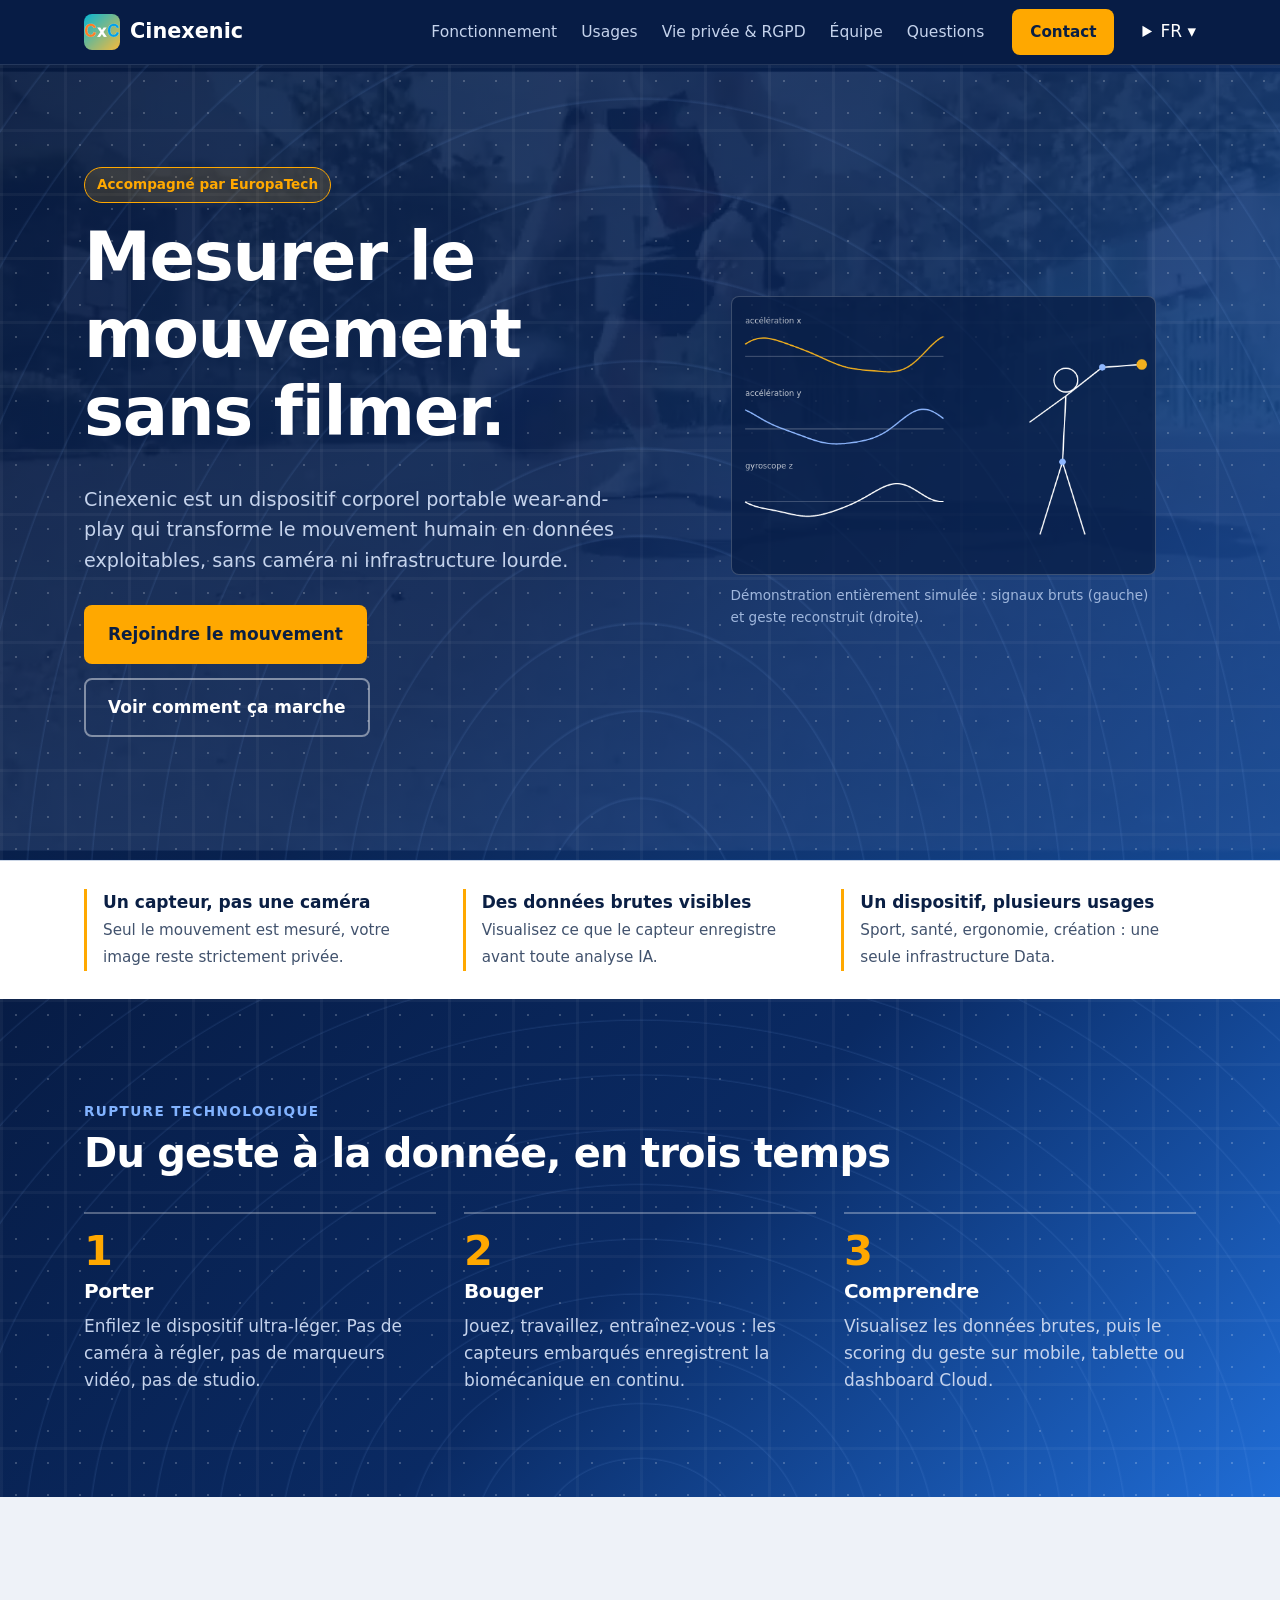
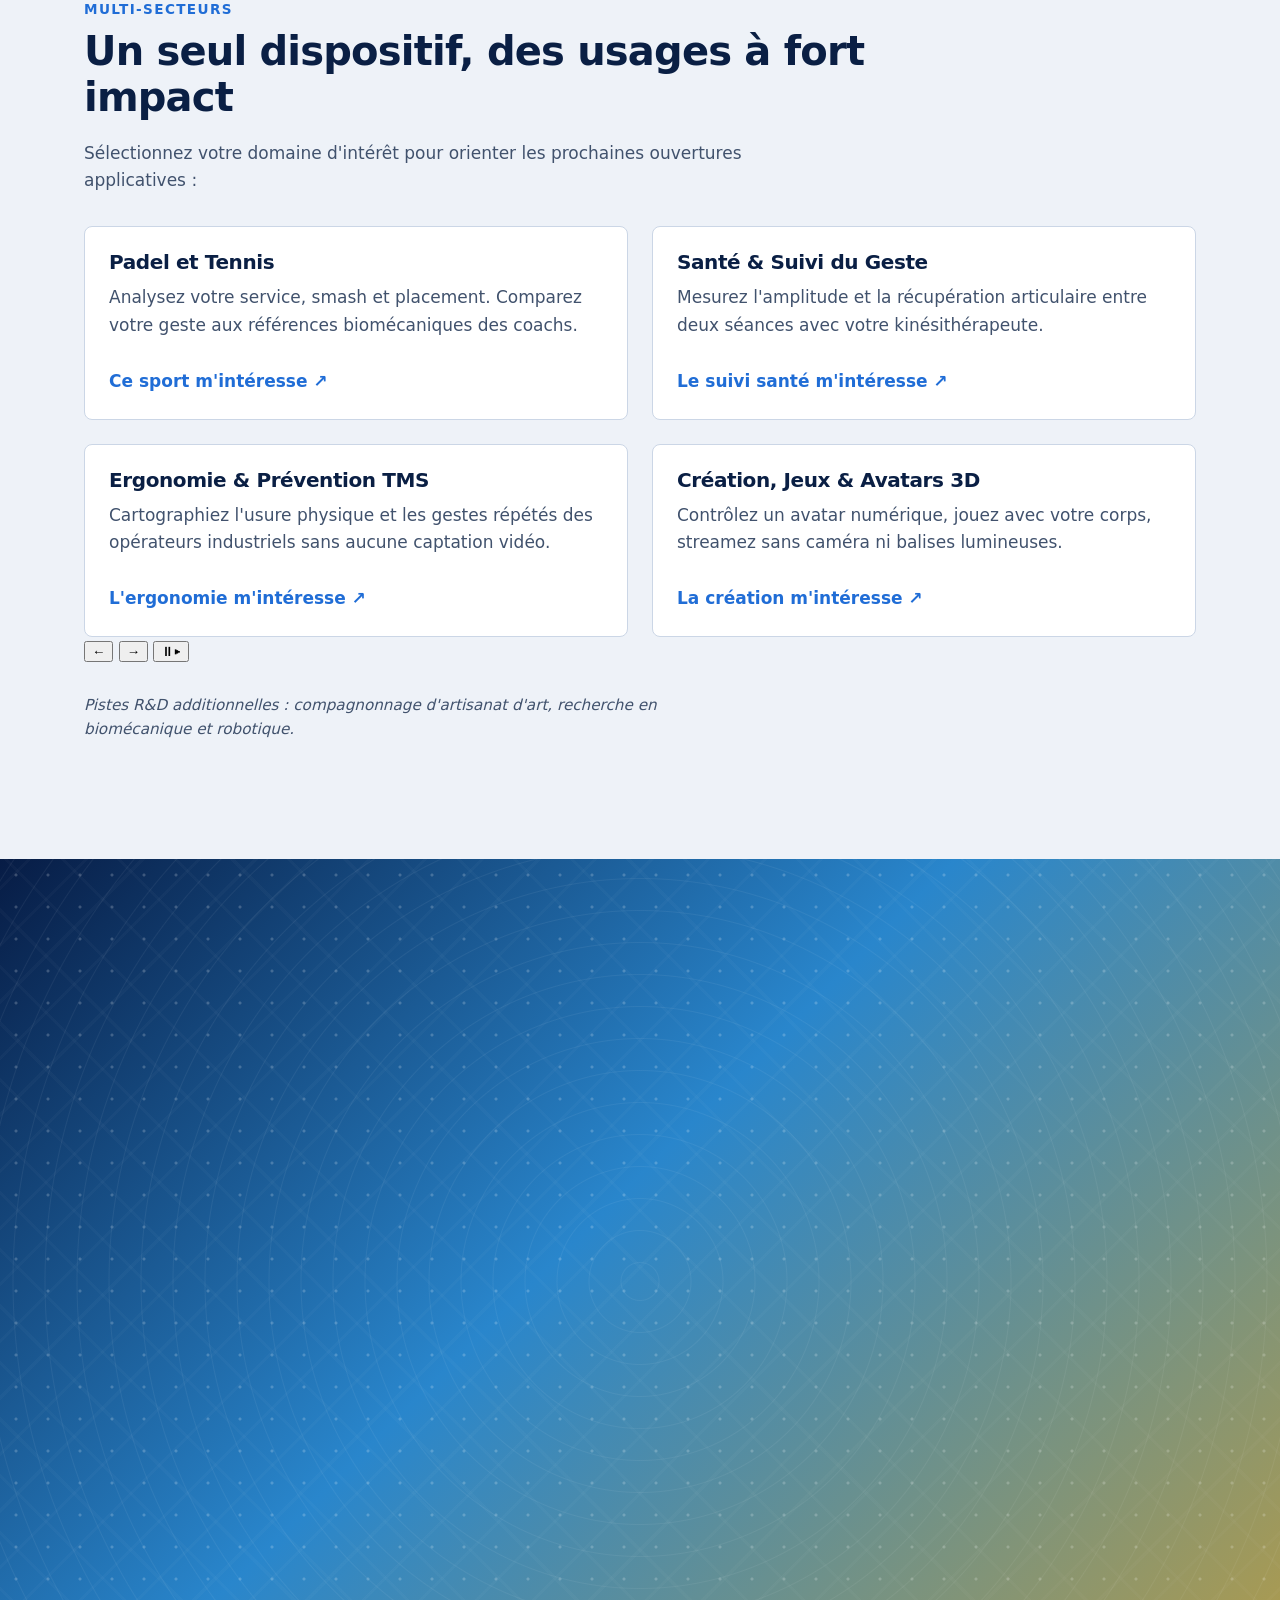
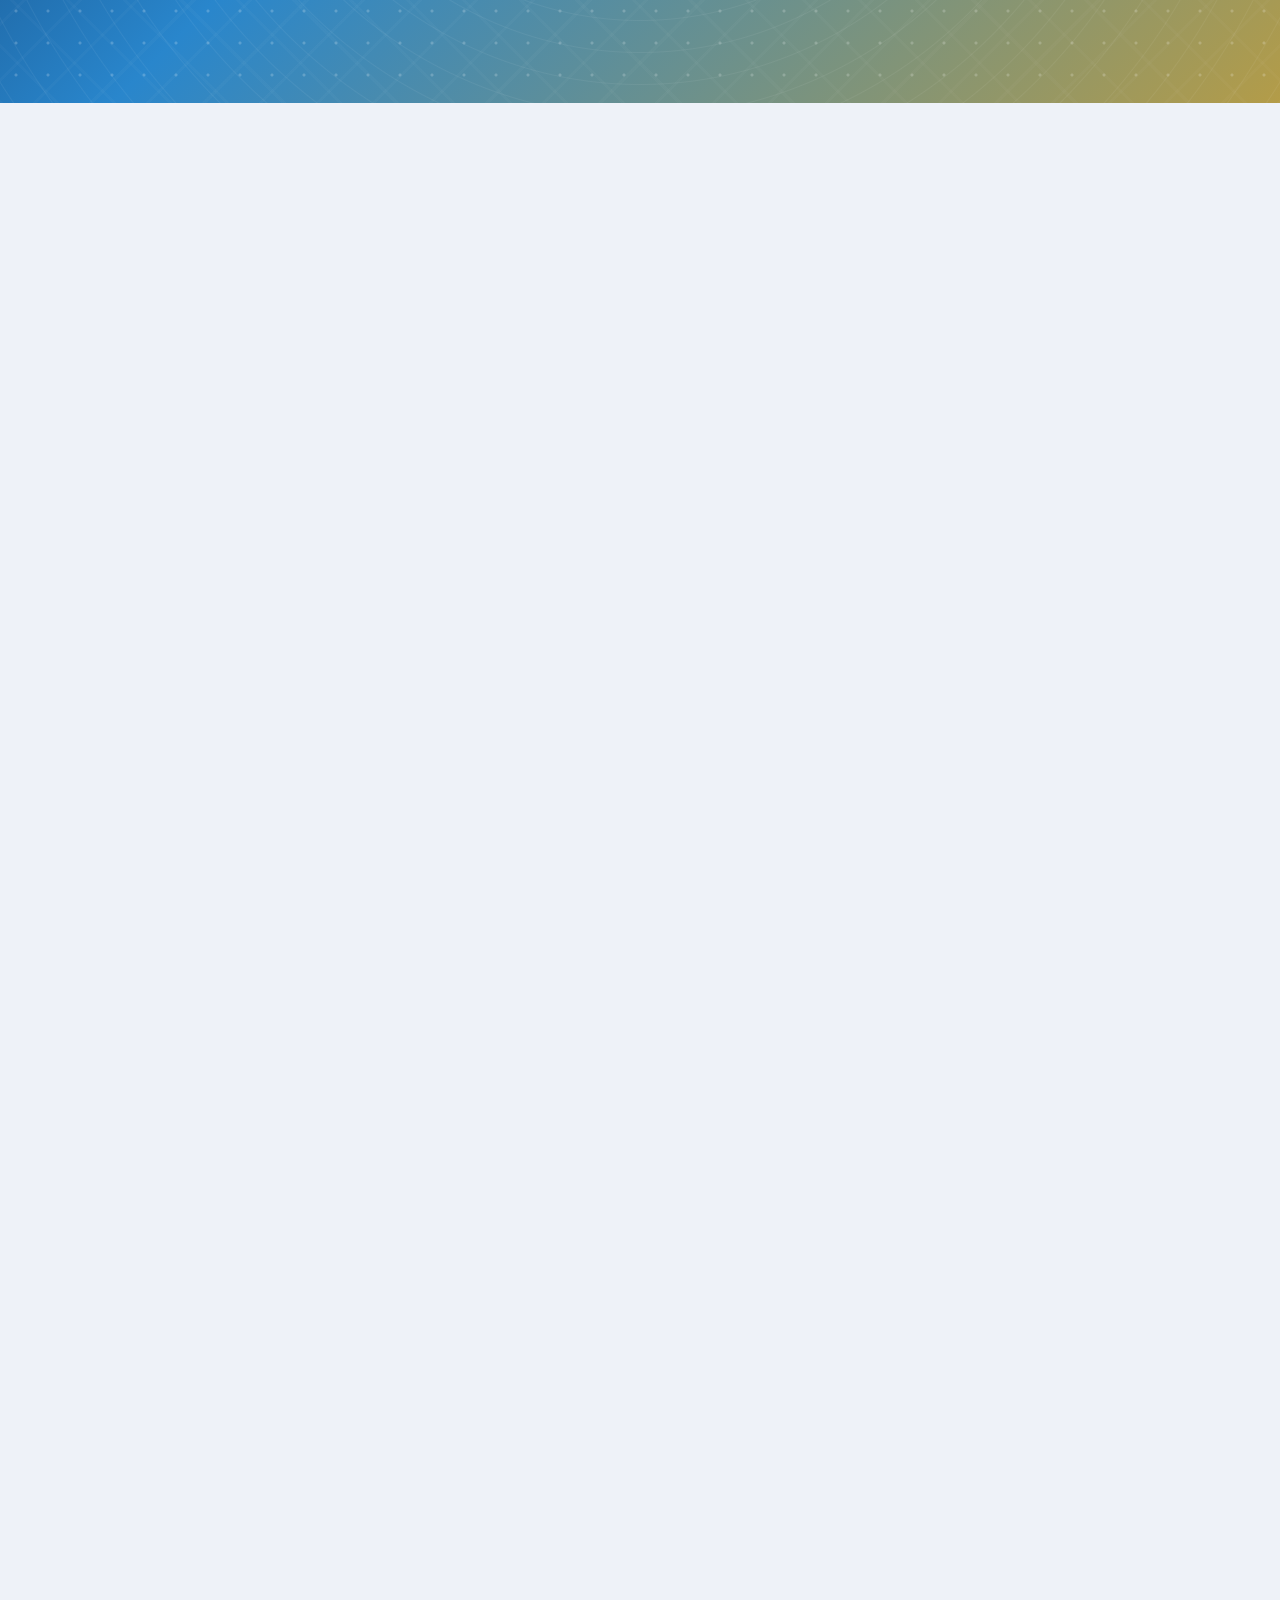
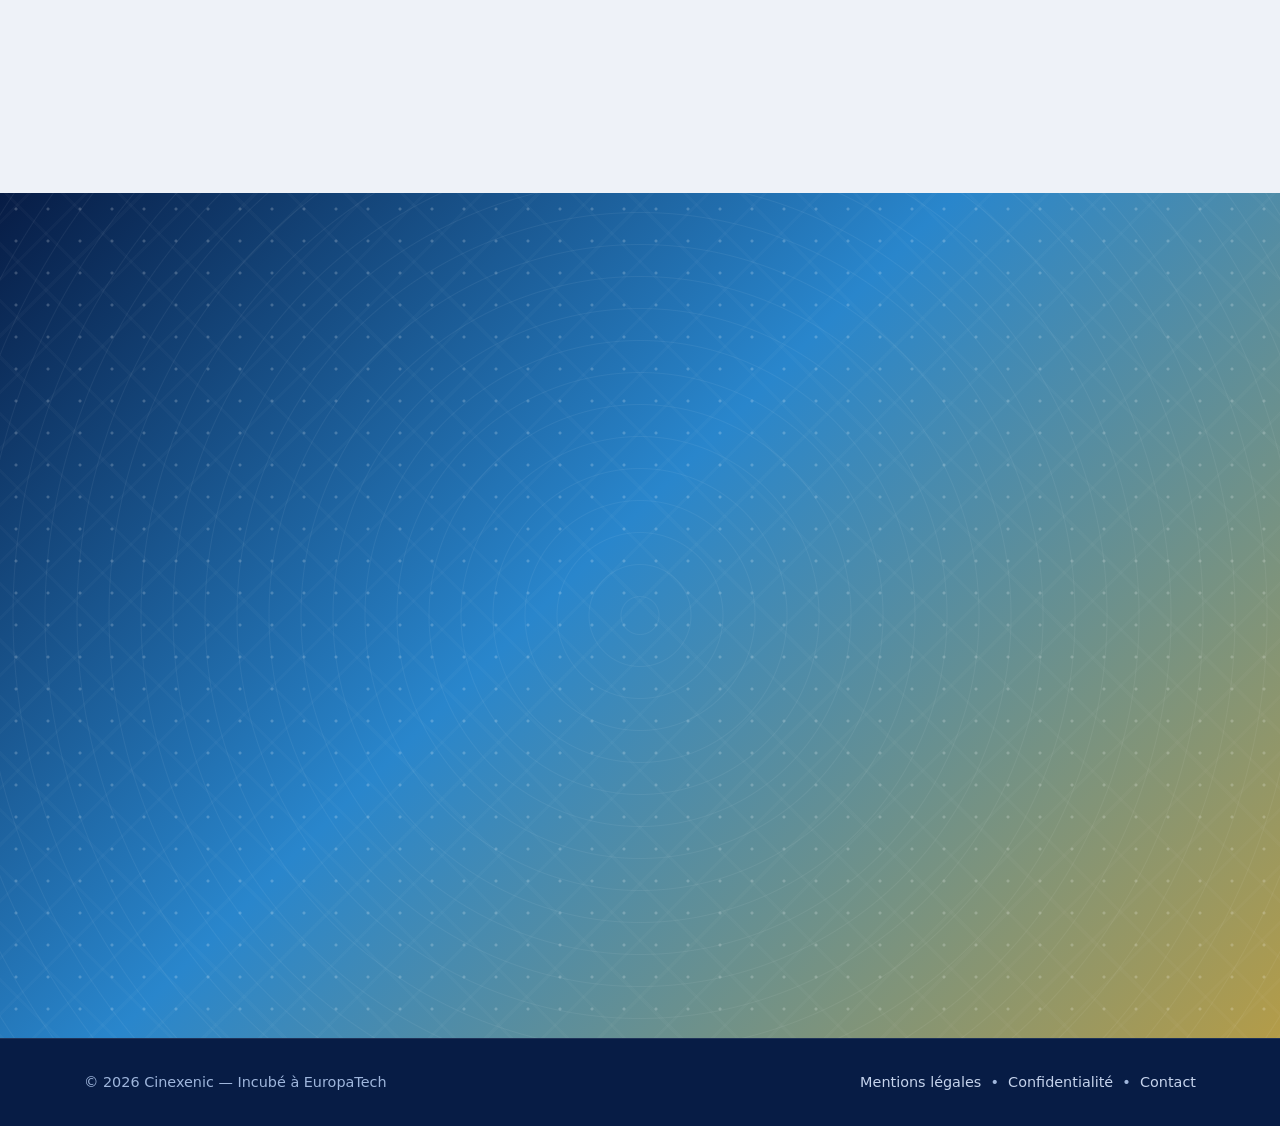
==== commit 637c7572: "Add files via upload" ====
--- a/index.html
+++ b/index.html
@@ -1,375 +1,407 @@
-<!doctype html>
-<html lang="fr" dir="ltr">
-<head>
-<meta charset="utf-8">
-<meta name="viewport" content="width=device-width, initial-scale=1">
-<title>Cinexenic : mesurer le mouvement sans caméra | Capteur corporel portable</title>
-<meta name="description" content="Cinexenic est un dispositif corporel portable wear-and-play qui transforme le mouvement humain en données exploitables, sans caméra. Rejoignez le mouvement.">
-<meta name="robots" content="index,follow,max-image-preview:large,max-snippet:-1">
-<meta name="theme-color" content="#071C45">
-<link rel="canonical" href="https://www.cinexenic.example/">
-
-<!-- Partage social -->
-<meta property="og:type" content="website">
-<meta property="og:locale" content="fr_FR">
-<meta property="og:site_name" content="Cinexenic">
-<meta property="og:title" content="Cinexenic : mesurer le mouvement sans caméra">
-<meta property="og:description" content="Un dispositif corporel portable qui transforme le mouvement humain en données exploitables, sans infrastructure vidéo.">
-<meta property="og:url" content="https://www.cinexenic.example/">
-<meta property="og:image" content="https://www.cinexenic.example/og-cover.jpg">
-<meta property="og:image:width" content="1200">
-<meta property="og:image:height" content="630">
-<meta property="og:image:alt" content="Cinexenic — capteur de mouvement corporel sans caméra">
-<meta name="twitter:card" content="summary_large_image">
-<meta name="twitter:image" content="https://www.cinexenic.example/og-cover.jpg">
-<meta name="referrer" content="strict-origin-when-cross-origin">
-
-<!-- i18n : le FR dans le HTML est la version canonique -->
-<link rel="alternate" hreflang="fr" href="https://www.cinexenic.example/">
-<link rel="alternate" hreflang="x-default" href="https://www.cinexenic.example/">
-
-<meta http-equiv="Content-Security-Policy" content="default-src 'self'; script-src 'self' 'unsafe-inline'; style-src 'self'; img-src 'self' data:; media-src 'self'; font-src 'self'; connect-src 'self'; base-uri 'self'; form-action 'self'; object-src 'none'">
-
-<link rel="stylesheet" href="./assets/theme.css">
-
-<!-- Favicons complets -->
-<link rel="icon" type="image/svg+xml" href="./favicon.svg">
-<link rel="icon" type="image/png" sizes="32x32" href="./favicon.png">
-<link rel="apple-touch-icon" href="./apple-touch-icon.png">
-
-<!-- Données Structurées Schema.org (JSON-LD) -->
-<script type="application/ld+json">
-{
-  "@context": "https://schema.org",
-  "@graph": [
-    {
-      "@type": "Organization",
-      "@id": "https://www.cinexenic.example/#organization",
-      "name": "Cinexenic",
-      "url": "https://www.cinexenic.example/",
-      "logo": "https://www.cinexenic.example/favicon.png",
-      "description": "Cinexenic conçoit un dispositif corporel portable qui transforme le mouvement humain en données exploitables, sans caméra ni infrastructure lourde.",
-      "email": "contact@cinexenic.example",
-      "address": {
-        "@type": "PostalAddress",
-        "addressLocality": "Berlin",
-        "addressCountry": "DE"
-      },
-      "sameAs": [
-        "https://www.linkedin.com/company/cinexenic"
-      ],
-      "knowsAbout": ["Capture de mouvement", "Capteurs inertiels IMU", "Biomécanique", "Données de mouvement", "IA embarquée", "RGPD Compliance"],
-      "sponsor": {
-        "@type": "Organization",
-        "name": "EuropaTech"
-      }
-    },
-    {
-      "@type": "WebSite",
-      "@id": "https://www.cinexenic.example/#website",
-      "url": "https://www.cinexenic.example/",
-      "name": "Cinexenic",
-      "inLanguage": "fr-FR",
-      "publisher": {"@id": "https://www.cinexenic.example/#organization"}
-    },
-    {
-      "@type": "Product",
-      "@id": "https://www.cinexenic.example/#product",
-      "name": "Dispositif Cinexenic",
-      "category": "Capteur de mouvement portable",
-      "description": "Dispositif corporel portable wear-and-play qui mesure le mouvement humain sans caméra ni infrastructure lourde.",
-      "brand": {"@id": "https://www.cinexenic.example/#organization"},
-      "offers": {
-        "@type": "Offer",
-        "availability": "https://schema.org/PreOrder",
-        "priceCurrency": "EUR",
-        "price": "0",
-        "priceValidUntil": "2027-12-31",
-        "url": "https://www.cinexenic.example/#liste-attente"
-      }
-    },
-    {
-      "@type": "WebPage",
-      "@id": "https://www.cinexenic.example/#webpage",
-      "url": "https://www.cinexenic.example/",
-      "name": "Cinexenic : mesurer le mouvement sans caméra",
-      "inLanguage": "fr-FR",
-      "dateModified": "2026-10-16",
-      "isPartOf": {"@id": "https://www.cinexenic.example/#website"},
-      "about": {"@id": "https://www.cinexenic.example/#product"}
-    },
-    {
-      "@type": "FAQPage",
-      "@id": "https://www.cinexenic.example/#faq",
-      "mainEntity": [
-        {"@type": "Question", "name": "Qu'est-ce que Cinexenic ?", "acceptedAnswer": {"@type": "Answer", "text": "Cinexenic est un dispositif corporel portable qui transforme le mouvement humain en données exploitables, sans caméra ni infrastructure lourde."}},
-        {"@type": "Question", "name": "Faut-il une caméra ou une salle équipée ?", "acceptedAnswer": {"@type": "Answer", "text": "Non. Le dispositif se porte sur soi et mesure le mouvement directement : aucune caméra n'est nécessaire."}},
-        {"@type": "Question", "name": "Pour quels usages ?", "acceptedAnswer": {"@type": "Answer", "text": "Les usages visés couvrent le sport (tennis, padel), la santé & télé-rééducation, l'ergonomie industrielle et la création numérique."}},
-        {"@type": "Question", "name": "Quand pourra-t-on l'acheter ?", "acceptedAnswer": {"@type": "Answer", "text": "Les précommandes ouvriront prochainement. Inscrivez-vous pour bénéficier d'un accès prioritaire."}},
-        {"@type": "Question", "name": "Mes données de mouvement sont-elles protégées ?", "acceptedAnswer": {"@type": "Answer", "text": "Le dispositif ne capte aucune image. Vos données sont 100% anonymisées et conformes au RGPD."}}
-      ]
-    }
-  ]
-}
-</script>
-</head>
-<body>
-<a class="skip" href="#main" data-i18n-shell="skip">Aller au contenu</a>
-
-<!-- ============================================================
-     HEADER / NAVIGATION (traductions nav gérées par assets/common.js)
-     ============================================================ -->
-<header class="site-header">
-  <div class="wrap nav">
-    <a class="brand" href="./index.html" aria-label="Cinexenic, accueil">
-      <img src="./favicon.png" alt="Logo Cinexenic" class="brand-icon" width="36" height="36" loading="eager" fetchpriority="high">
-      Cinexenic
-    </a>
-    <nav class="nav-links" id="navLinks" aria-label="Navigation principale">
-      <a href="#fonctionnement" data-i18n-shell="nav_func">Fonctionnement</a>
-      <a href="#usages" data-i18n-shell="nav_usages">Usages</a>
-      <a href="#confiance" data-i18n-shell="nav_privacy">Vie privée &amp; RGPD</a>
-      <a href="#equipe" data-i18n-shell="nav_team">Équipe</a>
-      <a href="#faq" data-i18n-shell="nav_faq">Questions</a>
-    </nav>
-    <a class="btn btn-gold nav-cta" href="#liste-attente" data-i18n-shell="nav_contact">Contact</a>
-
-    <!-- Sélecteur de langue dynamique -->
-    <div class="lang-selector-wrapper">
-      <label class="visually-hidden" for="langSelect">Sélectionner la langue</label>
-      <select id="langSelect">
-        <option value="fr">🇫🇷 FR</option>
-        <option value="en">🇬🇧 EN</option>
-        <option value="de">🇩🇪 DE</option>
-      </select>
-    </div>
-
-    <button class="menu" type="button" id="menuBtn" aria-label="Ouvrir le menu" aria-expanded="false" aria-controls="navLinks" data-i18n-shell="menu_open">Menu</button>
-  </div>
-</header>
-
-<main id="main">
-  <!-- HERO SECTION AVEC VIDÉO, OVERLAY, GRILLE ET CONTENU -->
-  <section class="hero section-blue-gradient section-video-bg">
-    <!-- 1. Vidéo en arrière-plan (poster si le fichier est absent / connexion lente) -->
-    <video autoplay muted loop playsinline preload="metadata" poster="./hero-poster.webp" class="bg-video">
-      <source src="./hero-bg.mp4" type="video/mp4">
-    </video>
-    <!-- 2. Volet assombrissant -->
-    <div class="video-overlay"></div>
-    <!-- 3. Calque intermédiaire (Grille / Points / Vagues) -->
-    <div class="video-grid-overlay"></div>
-
-    <!-- 4. Contenu au premier plan (traductions contenu par assets/home.js) -->
-    <div class="wrap hero-grid hero-content">
-      <div>
-        <span class="badge" data-i18n="hero_badge">Accompagné par EuropaTech</span>
-        <h1 data-i18n="hero_title">Mesurer le mouvement sans filmer.</h1>
-        <p class="lead" data-i18n="hero_lead">Cinexenic est un dispositif corporel portable wear-and-play qui transforme le mouvement humain en données exploitables, sans caméra ni infrastructure lourde.</p>
-        <div class="actions">
-          <a class="btn btn-gold" href="#liste-attente" data-i18n="btn_movement">Rejoindre le mouvement</a>
-          <a class="btn btn-line" href="#fonctionnement" data-i18n="btn_how">Voir comment ça marche</a>
-        </div>
-      </div>
-      <figure class="demo">
-        <canvas id="demo" width="640" height="420" role="img" aria-label="Démonstration animée des signaux IMU et geste reconstruit"></canvas>
-        <figcaption data-i18n="demo_caption">Démonstration entièrement simulée : signaux bruts (gauche) et geste reconstruit (droite).</figcaption>
-      </figure>
-    </div>
-  </section>
-
-  <!-- FACTS -->
-  <section class="facts section-light" aria-label="Principes du dispositif">
-    <div class="wrap">
-      <ul>
-        <li><strong data-i18n="fact_1_title">Un capteur, pas une caméra</strong><span data-i18n="fact_1_desc">Seul le mouvement est mesuré, votre image reste strictement privée.</span></li>
-        <li><strong data-i18n="fact_2_title">Des données brutes visibles</strong><span data-i18n="fact_2_desc">Visualisez ce que le capteur enregistre avant toute analyse IA.</span></li>
-        <li><strong data-i18n="fact_3_title">Un dispositif, plusieurs usages</strong><span data-i18n="fact_3_desc">Sport, santé, ergonomie, création : une seule infrastructure Data.</span></li>
-      </ul>
-    </div>
-  </section>
-
-  <!-- FONCTIONNEMENT -->
-  <section id="fonctionnement" class="section-blue-gradient">
-    <div class="wrap">
-      <div class="kicker" data-i18n="step_kicker">Rupture Technologique</div>
-      <h2 data-i18n="step_title">Du geste à la donnée, en trois temps</h2>
-      <ol class="steps">
-        <li><h3 data-i18n="step_1_title">Porter</h3><p data-i18n="step_1_desc">Enfilez le dispositif ultra-léger. Pas de caméra à régler, pas de marqueurs vidéo, pas de studio.</p></li>
-        <li><h3 data-i18n="step_2_title">Bouger</h3><p data-i18n="step_2_desc">Jouez, travaillez, entraînez-vous : les capteurs embarqués enregistrent la biomécanique en continu.</p></li>
-        <li><h3 data-i18n="step_3_title">Comprendre</h3><p data-i18n="step_3_desc">Visualisez les données brutes, puis le scoring du geste sur mobile, tablette ou dashboard Cloud.</p></li>
-      </ol>
-    </div>
-  </section>
-
-  <!-- USAGES -->
-  <section id="usages" class="section-light">
-    <div class="wrap">
-      <div class="kicker" data-i18n="usages_kicker">Multi-Secteurs</div>
-      <h2 data-i18n="usages_title">Un seul dispositif, des usages à fort impact</h2>
-      <p data-i18n="usages_intro">Sélectionnez votre domaine d'intérêt pour orienter les prochaines ouvertures applicatives :</p>
-      <div class="usage-grid">
-        <div class="usage">
-          <h3 data-i18n="usage_1_title">Padel et Tennis</h3>
-          <p data-i18n="usage_1_desc">Analysez votre service, smash et placement. Comparez votre geste aux références biomécaniques des coachs.</p>
-          <a href="#liste-attente" data-usage="sport-raquette" data-i18n="usage_1_link">Ce sport m'intéresse ↗</a>
-        </div>
-        <div class="usage">
-          <h3 data-i18n="usage_2_title">Santé &amp; Suivi du Geste</h3>
-          <p data-i18n="usage_2_desc">Mesurez l'amplitude et la récupération articulaire entre deux séances avec votre kinésithérapeute.</p>
-          <a href="#liste-attente" data-usage="suivi-geste" data-i18n="usage_2_link">Le suivi santé m'intéresse ↗</a>
-        </div>
-        <div class="usage">
-          <h3 data-i18n="usage_3_title">Ergonomie &amp; Prévention TMS</h3>
-          <p data-i18n="usage_3_desc">Cartographiez l'usure physique et les gestes répétés des opérateurs industriels sans aucune captation vidéo.</p>
-          <a href="#liste-attente" data-usage="ergonomie-tms" data-i18n="usage_3_link">L'ergonomie m'intéresse ↗</a>
-        </div>
-        <div class="usage">
-          <h3 data-i18n="usage_4_title">Création, Jeux &amp; Avatars 3D</h3>
-          <p data-i18n="usage_4_desc">Contrôlez un avatar numérique, jouez avec votre corps, streamez sans caméra ni balises lumineuses.</p>
-          <a href="#liste-attente" data-usage="creation-vr" data-i18n="usage_4_link">La création m'intéresse ↗</a>
-        </div>
-      </div>
-      <p class="explore-note" data-i18n="explore_note">Pistes R&amp;D additionnelles : compagnonnage d'artisanat d'art, recherche en biomécanique et robotique.</p>
-    </div>
-  </section>
-
-  <!-- CONFIANCE / RGPD -->
-  <section id="confiance" class="section-orange-gradient">
-    <div class="wrap">
-      <div class="kicker" data-i18n="privacy_kicker">Privacy by Design</div>
-      <h2 data-i18n="privacy_title">Mesurer sans filmer est un choix de conception</h2>
-      <p data-i18n="privacy_desc">Un mouvement est une donnée personnelle sensible. Nous traitons le respect de la vie privée comme une fonctionnalité produit fondamentale.</p>
-      <div class="principles">
-        <div>
-          <h3 data-i18n="priv_1_title">Aucune image</h3>
-          <p data-i18n="priv_1_desc">Le dispositif intègre uniquement des capteurs inertiels (IMU) : aucune caméra, aucun risque de fuite visuelle.</p>
-        </div>
-        <div>
-          <h3 data-i18n="priv_2_title">Souveraineté Data</h3>
-          <p data-i18n="priv_2_desc">Nous ne collectons que les métriques indispensables à votre usage, avec un chiffrement de bout en bout.</p>
-        </div>
-        <div>
-          <h3 data-i18n="priv_3_title">Transparence Totale</h3>
-          <p data-i18n="priv_3_desc">Stockage, gouvernance et droits d'exportation de vos données sont décrits clairement dès l'inscription.</p>
-        </div>
-      </div>
-    </div>
-  </section>
-
-  <!-- ÉQUIPE -->
-  <section id="equipe" class="section-light">
-    <div class="wrap">
-      <div class="kicker" data-i18n="team_kicker">Les Visages du Projet</div>
-      <h2 data-i18n="team_title">Une équipe guidée par l'ingénierie et la biomécanique</h2>
-      <p data-i18n="team_desc">Cinexenic est née de l'union entre l'électronique embarquée, la science du traitement de signal et l'écosystème d'innovation européen.</p>
-      <div class="team-grid">
-        <div class="team-card">
-          <div class="team-avatar">👨‍💻</div>
-          <h3 data-i18n="team_1_title">Fondateur &amp; CTO</h3>
-          <span class="team-role" data-i18n="team_1_role">Ingénieur Électronique, Automatisme &amp; Data</span>
-          <p data-i18n="team_1_desc">Passionné par la modélisation du mouvement humain et concepteur de l'architecture matérielle.</p>
-        </div>
-        <div class="team-card">
-          <div class="team-avatar">🚀</div>
-          <h3 data-i18n="team_2_title">EuropaTech</h3>
-          <span class="team-role" data-i18n="team_2_role">Incubation &amp; Accélération Industrialisation</span>
-          <p data-i18n="team_2_desc">Premier pôle européen de startups basé à Berlin, accompagnant Cinexenic.</p>
-        </div>
-        <div class="team-card">
-          <div class="team-avatar">🔬</div>
-          <h3 data-i18n="team_3_title">Comité Scientifique &amp; Data</h3>
-          <span class="team-role" data-i18n="team_3_role">Biomécanique &amp; Algorithmes IA</span>
-          <p data-i18n="team_3_desc">Conseillers experts en sciences du sport et traitement du signal.</p>
-        </div>
-      </div>
-    </div>
-  </section>
-
-  <!-- FAQ -->
-  <section id="faq" class="faq section-light">
-    <div class="wrap">
-      <div class="kicker" data-i18n="faq_kicker">Faq</div>
-      <h2 data-i18n="faq_title">Questions fréquentes</h2>
-      <details open>
-        <summary data-i18n="faq_q1">Qu'est-ce que Cinexenic ?</summary>
-        <p data-i18n="faq_a1">Cinexenic est un dispositif corporel portable qui transforme le mouvement humain en données exploitables, sans caméra.</p>
-      </details>
-      <details>
-        <summary data-i18n="faq_q2">Faut-il une caméra ou une salle équipée ?</summary>
-        <p data-i18n="faq_a2">Non. Le dispositif se porte sur soi et mesure le mouvement directement.</p>
-      </details>
-      <details>
-        <summary data-i18n="faq_q3">Pour quels usages ?</summary>
-        <p data-i18n="faq_a3">Sport, santé, ergonomie, création numérique.</p>
-      </details>
-      <details>
-        <summary data-i18n="faq_q4">Quand pourra-t-on l'acheter ?</summary>
-        <p data-i18n="faq_a4">Inscrivez-vous à la liste d'attente pour être prévenu(e) en priorité.</p>
-      </details>
-      <details>
-        <summary data-i18n="faq_q5">Mes données de mouvement sont-elles protégées ?</summary>
-        <p data-i18n="faq_a5">Le dispositif ne capte aucune image. Conformité RGPD stricte.</p>
-      </details>
-    </div>
-  </section>
-
-  <!-- FORMULAIRE : GitHub Pages ne peut pas traiter de POST natif.
-       Option A (ci-dessous) : service tiers type Formspree -> adapter form-action dans la CSP.
-       Option B : conserver action="/api/liste-attente" si un worker/edge proxy existe. -->
-  <section id="liste-attente" class="signup section-orange-gradient">
-    <div class="wrap signup-grid">
-      <div>
-        <h2 data-i18n="signup_title">Rejoindre le mouvement</h2>
-        <p data-i18n="signup_desc">Soyez prévenu(e) de l'ouverture des précommandes et participez à la définition des premiers modules applicatifs.</p>
-      </div>
-      <form action="https://formspree.io/f/VOTRE_ID" method="post">
-        <label><span data-i18n="form_email">Adresse e-mail</span>
-          <input type="email" name="email" required maxlength="254" autocomplete="email" placeholder="votre.email@domaine.com">
-        </label>
-        <label><span data-i18n="form_usage">Usage qui vous intéresse</span>
-          <select name="usage" id="usage">
-            <option value="sport-raquette" data-i18n="opt_1">Padel ou Tennis</option>
-            <option value="suivi-geste" data-i18n="opt_2">Santé &amp; Suivi du geste</option>
-            <option value="ergonomie-tms" data-i18n="opt_3">Ergonomie &amp; Prévention TMS</option>
-            <option value="creation-vr" data-i18n="opt_4">Création, Jeu &amp; VR</option>
-            <option value="autre" data-i18n="opt_5">Autre usage sur-mesure</option>
-          </select>
-        </label>
-        <div class="hp" aria-hidden="true">
-          <label>Ne pas remplir<input type="text" name="website" tabindex="-1" autocomplete="off"></label>
-        </div>
-        <label class="check">
-          <input type="checkbox" name="consent" required>
-          <span data-i18n="form_consent">J'accepte d'être recontacté(e) au sujet de Cinexenic.</span>
-        </label>
-        <button class="btn btn-gold" type="submit" data-i18n="form_submit">Rejoindre le mouvement</button>
-      </form>
-    </div>
-  </section>
-</main>
-
-<!-- FOOTER (i18n shell par common.js) -->
-<footer>
-  <div class="wrap foot">
-    <span>© 2026 Cinexenic — Incubé à EuropaTech</span>
-    <span>
-      <a href="./mentions-legales.html" data-i18n-shell="footer_legal">Mentions légales</a> &nbsp;•&nbsp;
-      <a href="./confidentialite.html" data-i18n-shell="footer_privacy">Confidentialité</a> &nbsp;•&nbsp;
-      <a href="mailto:contact@cinexenic.example" data-i18n-shell="footer_contact">Contact</a>
-    </span>
-  </div>
-</footer>
-
-<!-- BOUTON RETOUR EN HAUT (géré par common.js) -->
-<button id="scrollToTopBtn" aria-label="Remonter au début de la page" title="Remonter en haut">
-  <svg width="20" height="20" viewBox="0 0 24 24" fill="none" stroke="currentColor" stroke-width="2.5" stroke-linecap="round" stroke-linejoin="round" aria-hidden="true">
-    <path d="M18 15l-6-6-6 6"/>
-  </svg>
-</button>
-
-<!-- Scripts externes : shell commun + spécifique page -->
-<script src="./assets/common.js" defer></script>
-<script src="./assets/home.js" defer></script>
-</body>
+<!doctype html>
+<html lang="fr" dir="ltr">
+<head>
+<meta charset="utf-8">
+<meta name="viewport" content="width=device-width, initial-scale=1">
+<title>Cinexenic : mesurer le mouvement sans caméra | Capteur corporel portable</title>
+<meta name="description" content="Cinexenic est un dispositif corporel portable wear-and-play qui transforme le mouvement humain en données exploitables, sans caméra. Rejoignez le mouvement.">
+<meta name="robots" content="index,follow,max-image-preview:large,max-snippet:-1">
+<meta name="theme-color" content="#071C45">
+<meta name="author" content="Cinexenic">
+<!-- MODE LOCAL (file:// ou http://localhost) — le domaine n'est pas encore acquis.
+     Les balises ci-dessous (canonical, hreflang) exigent des URLs absolues :
+     elles sont désactivées ici et seront réactivées telles quelles en production,
+     avec le domaine réel comme origine.
+<link rel="canonical" href="https://www.cinexenic.example/">
+<link rel="alternate" hreflang="fr" href="https://www.cinexenic.example/">
+<link rel="alternate" hreflang="en" href="https://www.cinexenic.example/en/">
+<link rel="alternate" hreflang="de" href="https://www.cinexenic.example/de/">
+<link rel="alternate" hreflang="x-default" href="https://www.cinexenic.example/">
+-->
+
+<!-- Favicons (chemins relatifs racine) -->
+<link rel="icon" type="image/svg+xml" href="./favicon.svg">
+<link rel="icon" type="image/png" sizes="32x32" href="./favicon.png">
+<link rel="apple-touch-icon" href="./apple-touch-icon.png">
+
+<!-- Open Graph
+     og:url et og:image : URLs relatives en mode local,
+     à repasser en absolues en production. -->
+<meta property="og:type" content="website">
+<meta property="og:locale" content="fr_FR">
+<meta property="og:locale:alternate" content="en_GB">
+<meta property="og:locale:alternate" content="de_DE">
+<meta property="og:site_name" content="Cinexenic">
+<meta property="og:title" content="Cinexenic : mesurer le mouvement sans caméra">
+<meta property="og:description" content="Un dispositif corporel portable qui transforme le mouvement humain en données exploitables, sans infrastructure vidéo.">
+<meta property="og:url" content="./">
+<meta property="og:image" content="./og-cover.jpg">
+<meta property="og:image:width" content="1200">
+<meta property="og:image:height" content="630">
+<meta property="og:image:alt" content="Cinexenic : capteur de mouvement corporel sans caméra">
+<meta name="twitter:card" content="summary_large_image">
+<meta name="twitter:title" content="Cinexenic : mesurer le mouvement sans caméra">
+<meta name="twitter:description" content="Un dispositif corporel portable qui transforme le mouvement humain en données exploitables, sans infrastructure vidéo.">
+<meta name="twitter:image" content="./og-cover.jpg">
+
+<!-- Sécurité (X-Content-Type-Options : à configurer côté serveur en en-tête HTTP) -->
+<meta name="referrer" content="strict-origin-when-cross-origin">
+<meta http-equiv="Content-Security-Policy" content="default-src 'self'; script-src 'self'; style-src 'self'; img-src 'self' data:; media-src 'self'; font-src 'self'; connect-src 'self'; base-uri 'self'; form-action 'self' https://formspree.io; object-src 'none'">
+
+<!-- Feuille de style commune -->
+<link rel="stylesheet" href="./assets/theme.css">
+
+<!-- Données structurées Schema.org
+     ⚠️ MODE LOCAL : JSON-LD désactivé (les @id exigent des URLs absolues).
+     À réactiver tel quel en production, avec le domaine réel.
+<script type="application/ld+json">
+{
+  "@context": "https://schema.org",
+  "@graph": [
+    {
+      "@type": "Organization",
+      "@id": "https://www.cinexenic.example/#organization",
+      "name": "Cinexenic",
+      "url": "https://www.cinexenic.example/",
+      "logo": "https://www.cinexenic.example/favicon.png",
+      "email": "contact@cinexenic.example",
+      "description": "Cinexenic conçoit un dispositif corporel portable qui transforme le mouvement humain en données exploitables, sans caméra ni infrastructure lourde.",
+      "knowsAbout": [
+        "Capture de mouvement",
+        "Capteurs inertiels IMU",
+        "Biomécanique",
+        "Données de mouvement",
+        "IA embarquée",
+        "Protection des données"
+      ]
+    },
+    {
+      "@type": "WebSite",
+      "@id": "https://www.cinexenic.example/#website",
+      "url": "https://www.cinexenic.example/",
+      "name": "Cinexenic",
+      "inLanguage": ["fr-FR", "en", "de-DE"],
+      "publisher": { "@id": "https://www.cinexenic.example/#organization" }
+    },
+    {
+      "@type": "WebPage",
+      "@id": "https://www.cinexenic.example/#webpage",
+      "url": "https://www.cinexenic.example/",
+      "name": "Cinexenic : mesurer le mouvement sans caméra | Capteur corporel portable",
+      "inLanguage": "fr-FR",
+      "dateModified": "2026-10-18",
+      "isPartOf": { "@id": "https://www.cinexenic.example/#website" },
+      "about": { "@id": "https://www.cinexenic.example/#product" }
+    },
+    {
+      "@type": "Product",
+      "@id": "https://www.cinexenic.example/#product",
+      "name": "Dispositif Cinexenic",
+      "description": "Dispositif corporel portable wear-and-play qui mesure le mouvement humain sans caméra ni infrastructure lourde.",
+      "brand": { "@id": "https://www.cinexenic.example/#organization" }
+    },
+    {
+      "@type": "FAQPage",
+      "@id": "https://www.cinexenic.example/#faq",
+      "inLanguage": "fr-FR",
+      "mainEntity": [
+        {
+          "@type": "Question",
+          "name": "Qu'est-ce que Cinexenic ?",
+          "acceptedAnswer": {
+            "@type": "Answer",
+            "text": "Cinexenic est un dispositif corporel portable qui transforme le mouvement humain en données exploitables, sans caméra ni infrastructure lourde."
+          }
+        },
+        {
+          "@type": "Question",
+          "name": "Faut-il une caméra ou une salle équipée ?",
+          "acceptedAnswer": {
+            "@type": "Answer",
+            "text": "Non. Le dispositif se porte sur soi et mesure le mouvement directement."
+          }
+        },
+        {
+          "@type": "Question",
+          "name": "Pour quels usages ?",
+          "acceptedAnswer": {
+            "@type": "Answer",
+            "text": "Les premiers usages visés sont le sport, le suivi du geste, la prévention des TMS et la création numérique."
+          }
+        },
+        {
+          "@type": "Question",
+          "name": "Quand pourra-t-on l'acheter ?",
+          "acceptedAnswer": {
+            "@type": "Answer",
+            "text": "Les précommandes ouvriront prochainement. Inscrivez-vous à la liste d'attente."
+          }
+        },
+        {
+          "@type": "Question",
+          "name": "Mes données de mouvement sont-elles protégées ?",
+          "acceptedAnswer": {
+            "@type": "Answer",
+            "text": "Le dispositif ne capte aucune image. Conformité RGPD stricte."
+          }
+        }
+      ]
+    }
+  ]
+}
+</script>
+-->
+</head>
+<body>
+<a class="skip" href="#main">Aller au contenu</a>
+<header class="site-header">
+  <div class="wrap nav">
+    <a class="brand" href="index.html" aria-label="Cinexenic, Accueil">
+      <img src="./logo-72.png" alt="" class="brand-icon" width="36" height="36">
+      Cinexenic
+    </a>
+    <nav class="nav-links" id="navLinks" aria-label="Navigation principale">
+      <a href="#fonctionnement">Fonctionnement</a>
+      <a href="#usages">Usages</a>
+      <a href="#confiance">Vie privée &amp; RGPD</a>
+      <a href="#equipe">Équipe</a>
+      <a href="#faq">Questions</a>
+    </nav>
+    <a class="btn btn-gold nav-cta" href="#liste-attente">Contact</a>
+    <!-- Sélecteur de langue en menu déroulant, zéro JS :
+         chaque langue pointe en dur vers son fichier index.html dédié
+         (racine FR, en/index.html, de/index.html). -->
+    <details class="lang-switch">
+      <summary aria-label="Langue : français">FR ▾</summary>
+      <ul class="lang-menu">
+        <li><a href="./index.html" hreflang="fr" lang="fr" aria-current="true">Français</a></li>
+        <li><a href="en/index.html" hreflang="en" lang="en">English</a></li>
+        <li><a href="de/index.html" hreflang="de" lang="de">Deutsch</a></li>
+      </ul>
+    </details>
+    <button class="menu" type="button" id="menuBtn" aria-label="Ouvrir le menu" aria-expanded="false" aria-controls="navLinks">Menu</button>
+  </div>
+</header>
+<main id="main" tabindex="-1">
+  <section class="hero section-blue-gradient section-video-bg">
+    <video muted loop playsinline preload="none" poster="./hero-poster.webp" class="bg-video" aria-hidden="true" tabindex="-1" disablepictureinpicture>
+      <source src="./hero-bg.mp4" type="video/mp4">
+    </video>
+    <div class="video-overlay" aria-hidden="true"></div>
+    <div class="video-grid-overlay" aria-hidden="true"></div>
+
+    <div class="wrap hero-grid hero-content">
+      <div>
+        <span class="badge">Accompagné par EuropaTech</span>
+        <h1>Mesurer le mouvement sans filmer.</h1>
+        <p class="lead">Cinexenic est un dispositif corporel portable wear-and-play qui transforme le mouvement humain en données exploitables, sans caméra ni infrastructure lourde.</p>
+        <div class="actions">
+          <a class="btn btn-gold" href="#liste-attente">Rejoindre le mouvement</a>
+          <a class="btn btn-line" href="#fonctionnement">Voir comment ça marche</a>
+        </div>
+      </div>
+      <figure class="demo">
+        <canvas id="demo" width="640" height="420" role="img" aria-label="Démonstration animée des signaux IMU et geste reconstruit" data-labels="accélération x|accélération y|gyroscope z"></canvas>
+        <figcaption>Démonstration entièrement simulée : signaux bruts (gauche) et geste reconstruit (droite).</figcaption>
+      </figure>
+    </div>
+  </section>
+
+  <section class="facts section-light" aria-label="Principes du dispositif">
+    <div class="wrap">
+      <ul>
+        <li><strong>Un capteur, pas une caméra</strong><span>Seul le mouvement est mesuré, votre image reste strictement privée.</span></li>
+        <li><strong>Des données brutes visibles</strong><span>Visualisez ce que le capteur enregistre avant toute analyse IA.</span></li>
+        <li><strong>Un dispositif, plusieurs usages</strong><span>Sport, santé, ergonomie, création : une seule infrastructure Data.</span></li>
+      </ul>
+    </div>
+  </section>
+
+  <section id="fonctionnement" class="section-blue-gradient">
+    <div class="wrap">
+      <div class="kicker">Rupture Technologique</div>
+      <h2>Du geste à la donnée, en trois temps</h2>
+      <ol class="steps">
+        <li><h3>Porter</h3><p>Enfilez le dispositif ultra-léger. Pas de caméra à régler, pas de marqueurs vidéo, pas de studio.</p></li>
+        <li><h3>Bouger</h3><p>Jouez, travaillez, entraînez-vous : les capteurs embarqués enregistrent la biomécanique en continu.</p></li>
+        <li><h3>Comprendre</h3><p>Visualisez les données brutes, puis le scoring du geste sur mobile, tablette ou dashboard Cloud.</p></li>
+      </ol>
+    </div>
+  </section>
+
+  <section id="usages" class="section-light">
+    <div class="wrap">
+      <div class="kicker">Multi-Secteurs</div>
+      <h2>Un seul dispositif, des usages à fort impact</h2>
+      <p>Sélectionnez votre domaine d'intérêt pour orienter les prochaines ouvertures applicatives :</p>
+
+      <!-- Carrousel accessible avec autoscroll : les 4 usages restent
+           100 % dans le HTML (crawlables par Google et les robots IA).
+           Défilement automatique de 1 s par carte, contrôlé par le bouton
+           play/pause ; pause au survol, au focus et en prefers-reduced-motion.
+           Styles : theme.css §Carrousel ; logique : assets/home.js. -->
+      <div class="carousel" role="group" aria-roledescription="carrousel" aria-label="Usages du dispositif Cinexenic">
+        <div class="usage-grid carousel-track" tabindex="0" id="usagesTrack"
+             aria-label="Cartes des usages — faire défiler horizontalement">
+          <div class="usage">
+            <h3>Padel et Tennis</h3>
+            <p>Analysez votre service, smash et placement. Comparez votre geste aux références biomécaniques des coachs.</p>
+            <a href="#liste-attente" data-usage="sport-raquette">Ce sport m'intéresse ↗</a>
+          </div>
+          <div class="usage">
+            <h3>Santé &amp; Suivi du Geste</h3>
+            <p>Mesurez l'amplitude et la récupération articulaire entre deux séances avec votre kinésithérapeute.</p>
+            <a href="#liste-attente" data-usage="suivi-geste">Le suivi santé m'intéresse ↗</a>
+          </div>
+          <div class="usage">
+            <h3>Ergonomie &amp; Prévention TMS</h3>
+            <p>Cartographiez l'usure physique et les gestes répétés des opérateurs industriels sans aucune captation vidéo.</p>
+            <a href="#liste-attente" data-usage="ergonomie-tms">L'ergonomie m'intéresse ↗</a>
+          </div>
+          <div class="usage">
+            <h3>Création, Jeux &amp; Avatars 3D</h3>
+            <p>Contrôlez un avatar numérique, jouez avec votre corps, streamez sans caméra ni balises lumineuses.</p>
+            <a href="#liste-attente" data-usage="creation-vr">La création m'intéresse ↗</a>
+          </div>
+        </div>
+        <button class="carousel-btn prev" type="button"
+                aria-label="Usage précédent" aria-controls="usagesTrack">←</button>
+        <button class="carousel-btn next" type="button"
+                aria-label="Usage suivant" aria-controls="usagesTrack">→</button>
+        <button class="carousel-toggle" id="carouselToggle" type="button"
+                aria-label="Arrêter le défilement automatique des usages"
+                aria-pressed="true" aria-controls="usagesTrack">
+          <span class="toggle-icon-pause" aria-hidden="true">⏸</span><span class="toggle-icon-play" aria-hidden="true">▶</span>
+        </button>
+      </div>
+
+      <p class="explore-note">Pistes R&amp;D additionnelles : compagnonnage d'artisanat d'art, recherche en biomécanique et robotique.</p>
+    </div>
+  </section>
+
+  <section id="confiance" class="section-orange-gradient">
+    <div class="wrap">
+      <div class="kicker">Privacy by Design</div>
+      <h2>Mesurer sans filmer est un choix de conception</h2>
+      <p>Un mouvement est une donnée personnelle sensible. Nous traitons le respect de la vie privée comme une fonctionnalité produit fondamentale.</p>
+      <div class="principles">
+        <div>
+          <h3>Aucune image</h3>
+          <p>Le dispositif intègre uniquement des capteurs inertiels (IMU) : aucune caméra, aucun risque de fuite visuelle.</p>
+        </div>
+        <div>
+          <h3>Souveraineté Data</h3>
+          <p>Nous ne collectons que les métriques indispensables à votre usage, avec un chiffrement de bout en bout.</p>
+        </div>
+        <div>
+          <h3>Transparence Totale</h3>
+          <p>Stockage, gouvernance et droits d'exportation de vos données sont décrits clairement dès l'inscription.</p>
+        </div>
+      </div>
+    </div>
+  </section>
+
+  <section id="equipe" class="section-light">
+    <div class="wrap">
+      <div class="kicker">Les Visages du Projet</div>
+      <h2>Une équipe guidée par l'ingénierie et la biomécanique</h2>
+      <p>Cinexenic est née de l'union entre l'électronique embarquée, la science du traitement de signal et l'écosystème d'innovation européen.</p>
+      <div class="team-grid">
+        <div class="team-card">
+          <div class="team-avatar" aria-hidden="true">👨‍💻</div>
+          <h3>Fondateur &amp; CTO</h3>
+          <span class="team-role">Ingénieur Électronique, Automatisme &amp; Data</span>
+          <p>Passionné par la modélisation du mouvement humain et concepteur de l'architecture matérielle.</p>
+        </div>
+        <div class="team-card">
+          <div class="team-avatar" aria-hidden="true">🚀</div>
+          <h3>EuropaTech</h3>
+          <span class="team-role">Incubation &amp; Accélération Industrialisation</span>
+          <p>Premier pôle européen de startups basé à Berlin, accompagnant Cinexenic.</p>
+        </div>
+        <div class="team-card">
+          <div class="team-avatar" aria-hidden="true">🔬</div>
+          <h3>Comité Scientifique &amp; Data</h3>
+          <span class="team-role">Biomécanique &amp; Algorithmes IA</span>
+          <p>Conseillers experts en sciences du sport et traitement du signal.</p>
+        </div>
+      </div>
+    </div>
+  </section>
+
+  <section id="faq" class="faq section-light">
+    <div class="wrap">
+      <div class="kicker">Faq</div>
+      <h2>Questions fréquentes</h2>
+      <details open>
+        <summary>Qu'est-ce que Cinexenic ?</summary>
+        <p>Cinexenic est un dispositif corporel portable qui transforme le mouvement humain en données exploitables, sans caméra ni infrastructure lourde.</p>
+      </details>
+      <details>
+        <summary>Faut-il une caméra ou une salle équipée ?</summary>
+        <p>Non. Le dispositif se porte sur soi et mesure le mouvement directement.</p>
+      </details>
+      <details>
+        <summary>Pour quels usages ?</summary>
+        <p>Les premiers usages visés sont le sport, le suivi du geste, la prévention des TMS et la création numérique.</p>
+      </details>
+      <details>
+        <summary>Quand pourra-t-on l'acheter ?</summary>
+        <p>Les précommandes ouvriront prochainement. Inscrivez-vous à la liste d'attente.</p>
+      </details>
+      <details>
+        <summary>Mes données de mouvement sont-elles protégées ?</summary>
+        <p>Le dispositif ne capte aucune image. Conformité RGPD stricte.</p>
+      </details>
+    </div>
+  </section>
+
+  <section id="liste-attente" class="signup section-orange-gradient">
+    <div class="wrap signup-grid">
+      <div>
+        <h2>Rejoindre le mouvement</h2>
+        <p>Soyez prévenu(e) de l'ouverture des précommandes et participez à la définition des premiers modules applicatifs.</p>
+      </div>
+      <form action="https://formspree.io/f/VOTRE_ID" method="post">
+        <label><span>Adresse e-mail</span>
+          <input type="email" name="email" required maxlength="254" autocomplete="email" placeholder="votre.email@domaine.com">
+        </label>
+        <label><span>Usage qui vous intéresse</span>
+          <select name="usage" id="usage">
+            <option value="sport-raquette">Padel ou Tennis</option>
+            <option value="suivi-geste">Santé &amp; Suivi du geste</option>
+            <option value="ergonomie-tms">Ergonomie &amp; Prévention TMS</option>
+            <option value="creation-vr">Création, Jeu &amp; VR</option>
+            <option value="autre">Autre usage sur-mesure</option>
+          </select>
+        </label>
+        <div class="hp" aria-hidden="true">
+          <label>Ne pas remplir<input type="text" name="website" tabindex="-1" autocomplete="off"></label>
+        </div>
+        <label class="check">
+          <input type="checkbox" name="consent" required>
+          <span>J'accepte d'être recontacté(e) au sujet de Cinexenic.</span>
+        </label>
+        <button class="btn btn-gold" type="submit">Rejoindre le mouvement</button>
+      </form>
+    </div>
+  </section>
+
+</main>
+<footer>
+  <div class="wrap foot">
+    <span>© 2026 Cinexenic — Incubé à EuropaTech</span>
+    <span>
+      <a href="mentions-legales.html">Mentions légales</a> &nbsp;•&nbsp;
+      <a href="confidentialite.html">Confidentialité</a> &nbsp;•&nbsp;
+      <a href="mailto:contact@cinexenic.example">Contact</a>
+    </span>
+  </div>
+</footer>
+<button id="scrollToTopBtn" type="button" aria-label="Remonter au début de la page" title="Remonter au début de la page">
+  <svg width="20" height="20" viewBox="0 0 24 24" fill="none" stroke="currentColor" stroke-width="2.5" stroke-linecap="round" stroke-linejoin="round" aria-hidden="true"><path d="M18 15l-6-6-6 6"/></svg>
+</button>
+<script src="./assets/common.js" defer></script>
+<script src="./assets/home.js" defer></script>
+</body>
 </html>
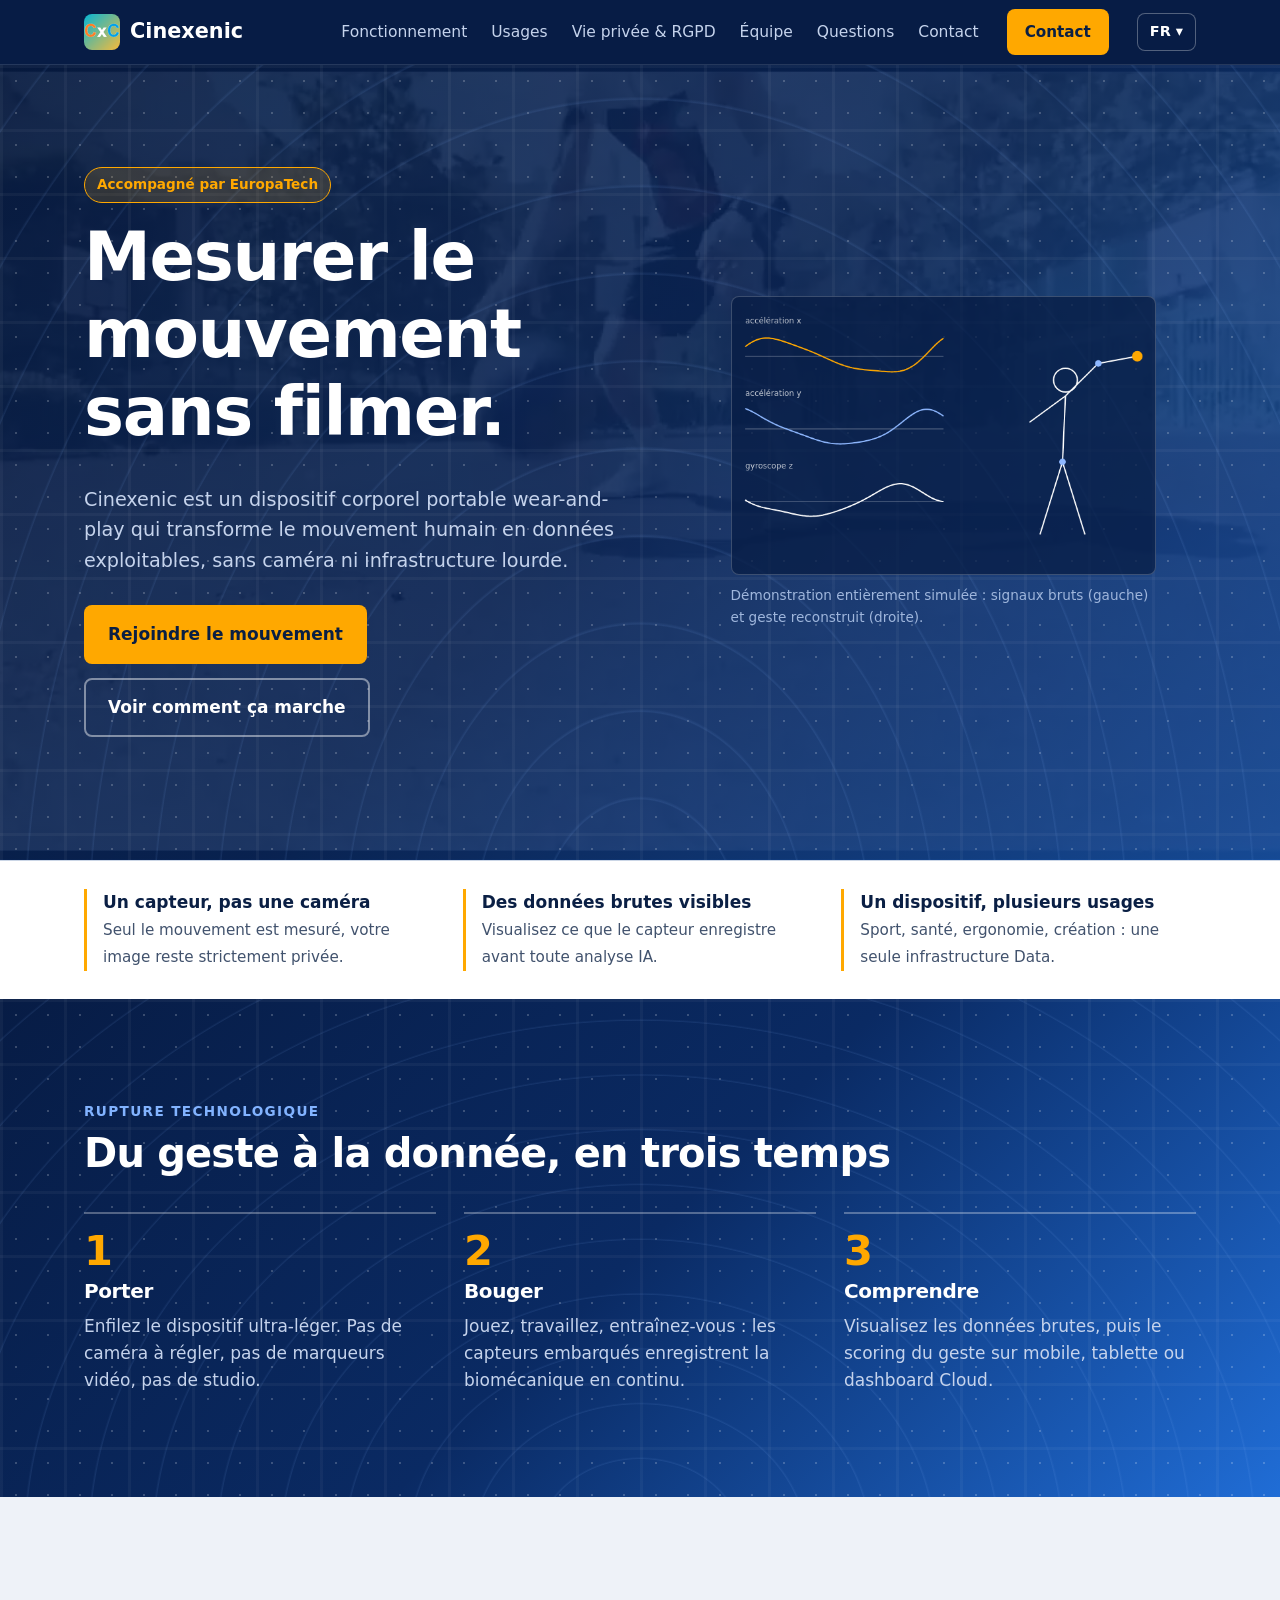
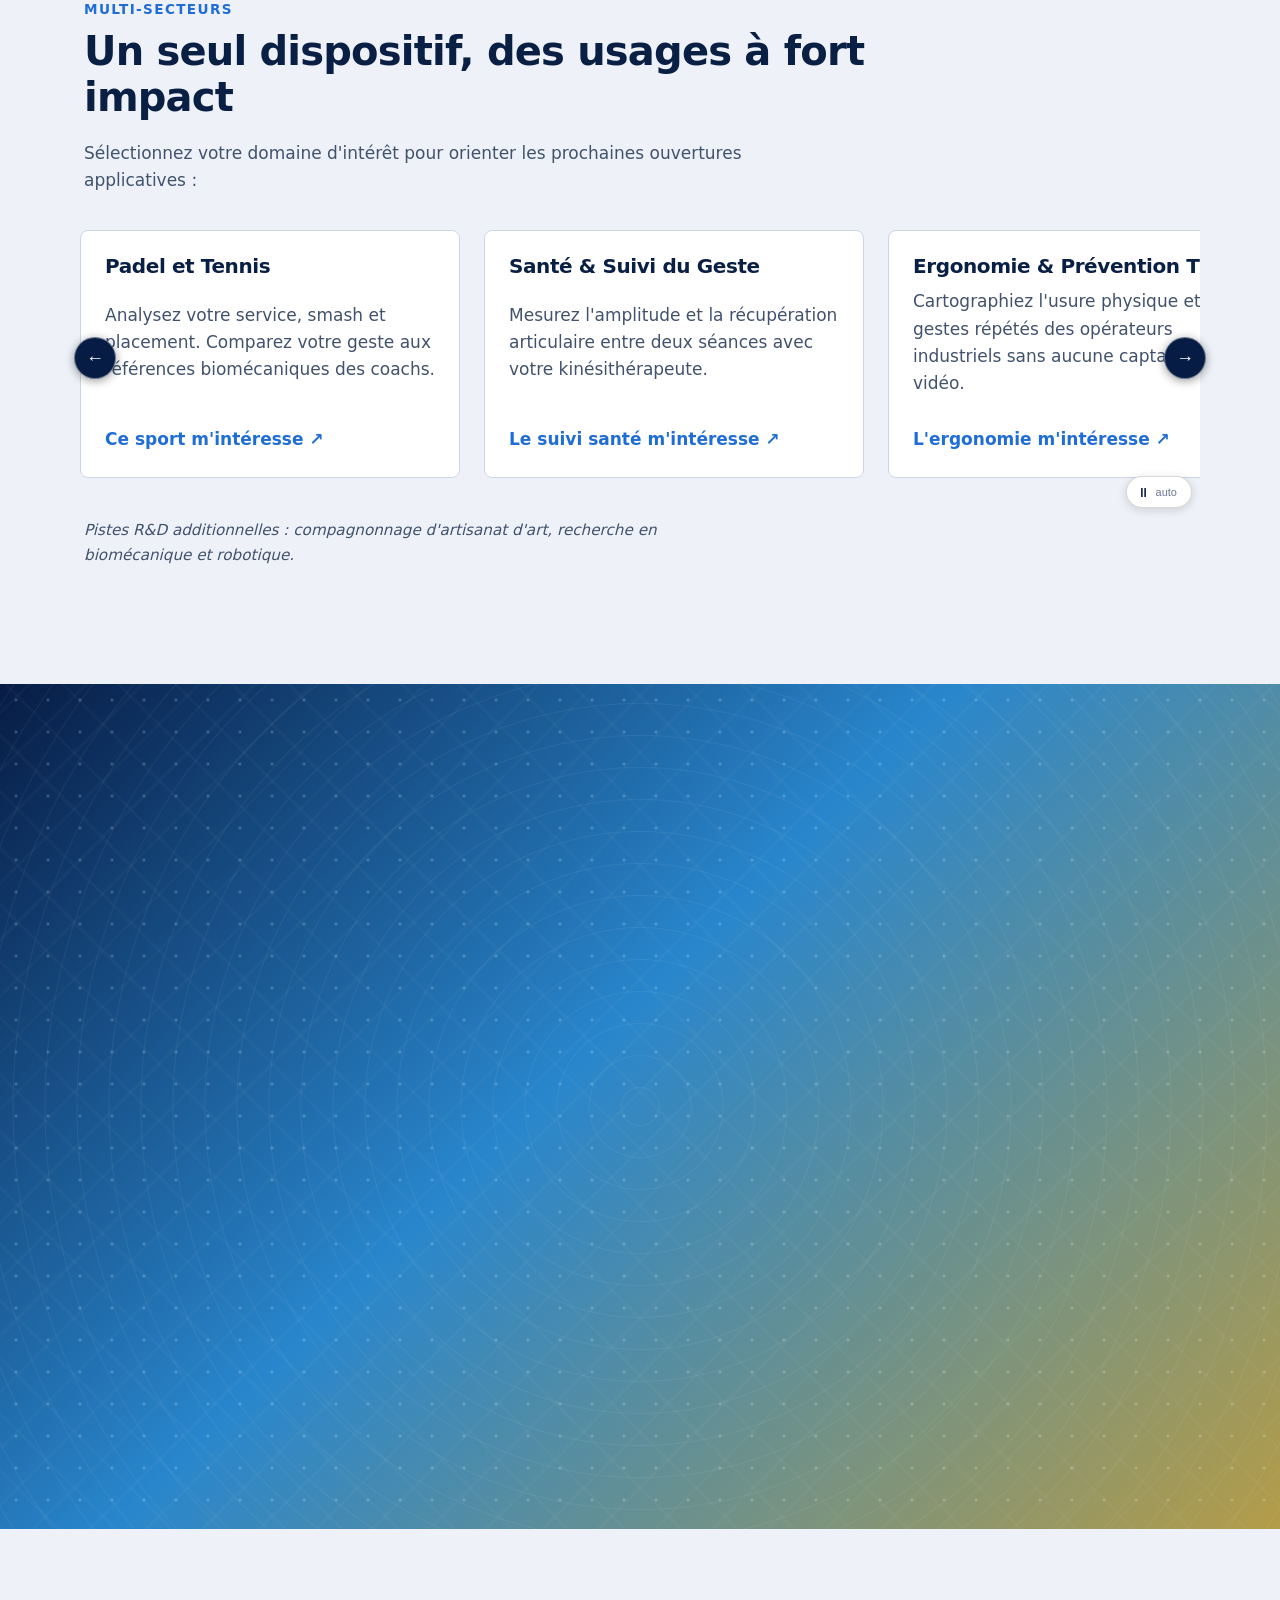
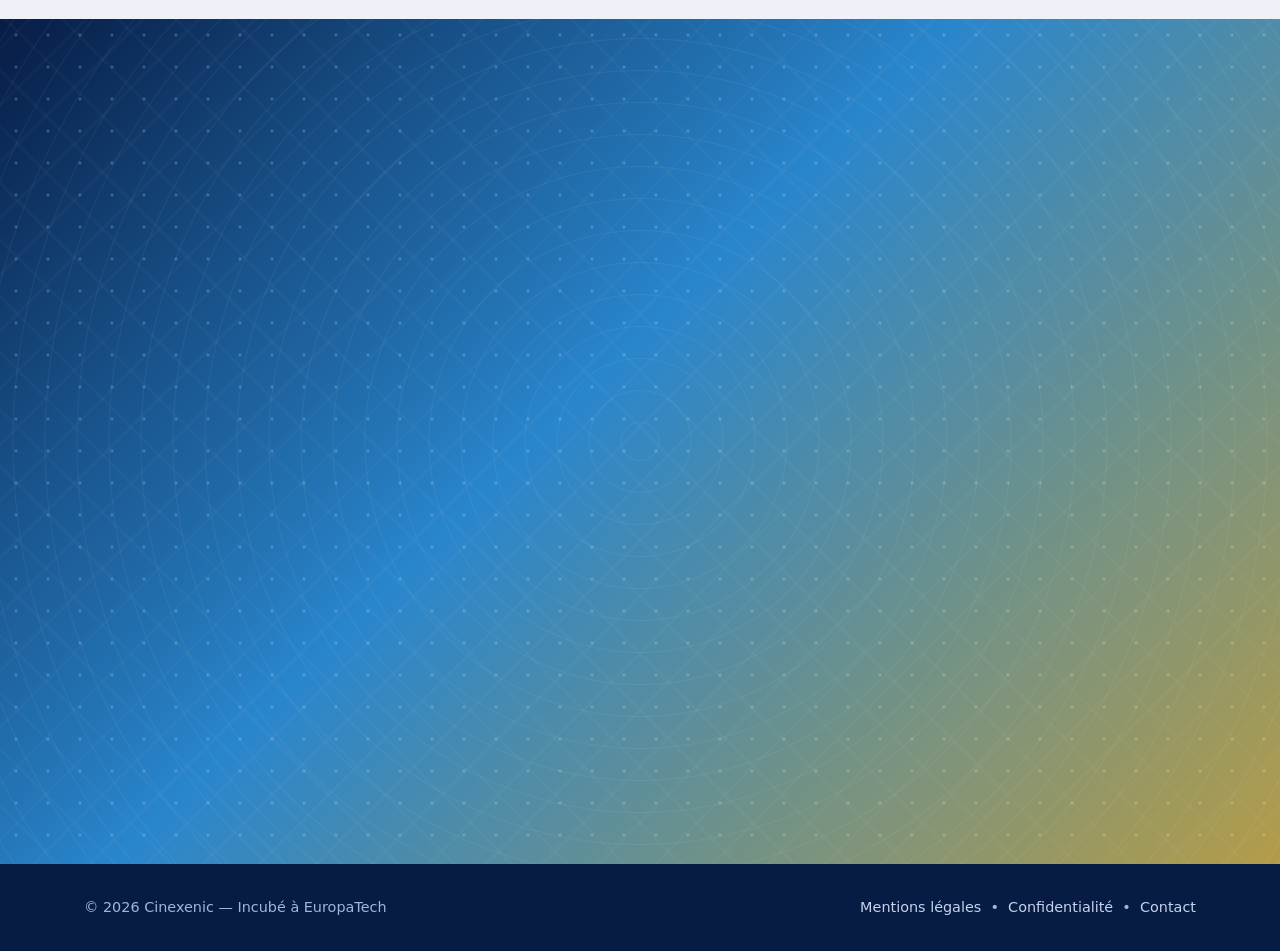
==== commit fa8a563a: "Add files via upload" ====
--- a/index.html
+++ b/index.html
@@ -156,7 +156,7 @@
 <a class="skip" href="#main">Aller au contenu</a>
 <header class="site-header">
   <div class="wrap nav">
-    <a class="brand" href="index.html" aria-label="Cinexenic, Accueil">
+    <a class="brand" href="./" aria-label="Cinexenic, Accueil">
       <img src="./logo-72.png" alt="" class="brand-icon" width="36" height="36">
       Cinexenic
     </a>
@@ -166,6 +166,7 @@
       <a href="#confiance">Vie privée &amp; RGPD</a>
       <a href="#equipe">Équipe</a>
       <a href="#faq">Questions</a>
+      <a href="#liste-attente" class="nav-contact">Contact</a>
     </nav>
     <a class="btn btn-gold nav-cta" href="#liste-attente">Contact</a>
     <!-- Sélecteur de langue en menu déroulant, zéro JS :
--- a/assets/theme.css
+++ b/assets/theme.css
@@ -1,344 +1,501 @@
-/* ============================================================
-   Cinexenic — theme.css
-   Feuille unique, aucune règle inline dans les HTML.
-   Nouveautés refactor : .visually-hidden, .legal-*, média-query unifiée.
-   ============================================================ */
-
-:root {
-  --deep: #0A2A63;
-  --deeper: #071C45;
-  --blue-primary: #206DD6;
-  --orange-primary: #FFA800;
-  --paper: #EEF2F8;
-  --card: #ffffff;
-  --line: #CBD6E6;
-  --ink: #0A1F44;
-  --muted: #41526D;
-  --soft: #C5D3EC;
-  --r: 8px;
-}
-
-* { box-sizing: border-box; }
-html { scroll-behavior: smooth; scroll-padding-top: 72px; }
-body { margin: 0; background: var(--paper); color: var(--ink); font: 17px/1.6 system-ui, -apple-system, "Segoe UI", Roboto, sans-serif; -webkit-font-smoothing: antialiased; }
-
-.wrap { max-width: 1160px; margin: 0 auto; padding: 0 24px; }
-.skip { position: absolute; left: -999px; top: 8px; background: var(--orange-primary); color: var(--ink); padding: 8px 14px; z-index: 99; }
-.skip:focus { left: 8px; }
-:focus-visible { outline: 3px solid var(--orange-primary); outline-offset: 3px; }
-
-/* Accessibilité : label masqué visuellement mais exposé aux lecteurs d'écran */
-.visually-hidden {
-  position: absolute !important;
-  width: 1px; height: 1px;
-  margin: -1px; padding: 0; border: 0;
-  clip: rect(0 0 0 0); clip-path: inset(50%);
-  overflow: hidden; white-space: nowrap;
-}
-
-h1, h2, h3 { line-height: 1.15; letter-spacing: -.02em; margin: 0 0 .5em; }
-h1 { font-size: clamp(2.4rem, 5.6vw, 4.2rem); font-weight: 800; }
-h2 { font-size: clamp(1.7rem, 3.4vw, 2.5rem); max-width: 22em; }
-h3 { font-size: 1.25rem; font-weight: 700; }
-p { margin: 0 0 1em; color: var(--muted); max-width: 42em; }
-
-.kicker { text-transform: uppercase; font-size: 0.85rem; font-weight: 750; letter-spacing: 0.1em; color: var(--blue-primary); margin-bottom: 0.5em; }
-.text-gold { color: var(--orange-primary) !important; }
-.badge { display: inline-block; padding: 6px 12px; background: rgba(255, 168, 0, 0.15); border: 1px solid var(--orange-primary); color: var(--orange-primary); border-radius: 20px; font-size: 0.85rem; font-weight: 650; margin-bottom: 1rem; }
-
-main > section { padding: clamp(56px, 8vw, 104px) 0; }
-main > section:not(.hero) { content-visibility: auto; contain-intrinsic-size: auto 640px; }
-
-/* Boutons */
-.btn { display: inline-block; padding: 14px 22px; border-radius: var(--r); text-decoration: none; border: 2px solid transparent; cursor: pointer; font: inherit; font-weight: 650; transition: transform 0.2s ease, background-color 0.2s ease, box-shadow 0.2s ease; }
-.btn-gold { background: var(--orange-primary); color: var(--ink); }
-.btn-gold:hover { background: #e59700; transform: translateY(-2px); box-shadow: 0 4px 15px rgba(255, 168, 0, 0.3); }
-.btn-line { border-color: rgba(255, 255, 255, .45); color: #fff; }
-.btn-line:hover { border-color: #fff; background: rgba(255, 255, 255, 0.08); }
-
-/* Header & Nav */
-.site-header { position: sticky; top: 0; z-index: 50; background: var(--deeper); color: #fff; border-bottom: 1px solid rgba(255, 255, 255, .12); backdrop-filter: blur(8px); }
-.nav { display: flex; align-items: center; gap: 28px; min-height: 64px; }
-.brand { display: flex; align-items: center; gap: 10px; color: #fff; text-decoration: none; font-weight: 800; font-size: 1.3rem; }
-.brand-icon { width: 36px; height: 36px; object-fit: contain; border-radius: 8px; }
-.nav-links { display: flex; gap: 24px; margin-left: auto; }
-.nav-links a { color: var(--soft); text-decoration: none; font-size: .97rem; transition: color 0.2s ease; }
-.nav-links a:hover { color: #fff; }
-.nav-cta { padding: 9px 16px; font-size: .95rem; }
-.menu { display: none; margin-left: auto; background: none; border: 1px solid rgba(255, 255, 255, .4); color: #fff; border-radius: var(--r); padding: 8px 14px; font: inherit; }
-
-/* Sélecteur de langue */
-.lang-selector-wrapper select {
-  font: inherit;
-  font-size: 0.9rem;
-  font-weight: 650;
-  padding: 6px 12px;
-  border-radius: var(--r);
-  border: 1px solid rgba(255, 255, 255, 0.3);
-  background: var(--deeper);
-  color: #fff;
-  cursor: pointer;
-  transition: border-color 0.2s ease;
-}
-.lang-selector-wrapper select:hover {
-  border-color: var(--orange-primary);
-}
-.lang-selector-wrapper select option {
-  background: var(--deeper);
-  color: #fff;
-}
-
-/* ============================================================
-   HERO SECTION & VIDÉO EN ARRIÈRE-PLAN AVEC GRILLE ET TEXTURES
-   ============================================================ */
-.hero {
-  position: relative !important;
-  overflow: hidden !important;
-  min-height: 85vh;
-  display: flex;
-  align-items: center;
-}
-
-.bg-video {
-  position: absolute !important;
-  top: 50% !important;
-  left: 50% !important;
-  width: 100% !important;
-  height: 100% !important;
-  min-width: 100% !important;
-  min-height: 100% !important;
-  transform: translate(-50%, -50%) !important;
-  object-fit: cover !important;
-  z-index: 1 !important; /* Niveau 1 : la vidéo tout au fond */
-}
-
-.video-overlay {
-  position: absolute !important;
-  top: 0 !important;
-  left: 0 !important;
-  width: 100% !important;
-  height: 100% !important;
-  background: rgba(7, 28, 69, 0.72) !important;
-  z-index: 2 !important; /* Niveau 2 : le voile sombre */
-}
-
-.video-grid-overlay {
-  position: absolute !important;
-  top: 0 !important;
-  left: 0 !important;
-  width: 100% !important;
-  height: 100% !important;
-  z-index: 3 !important; /* Niveau 3 : grille, points, vagues et dégradé */
-  pointer-events: none;
-  background:
-    radial-gradient(
-      circle,
-      rgba(255, 255, 255, 0.20) 1px,
-      transparent 1.5px
-    ) 0 0 / 32px 32px,
-    repeating-radial-gradient(
-      ellipse at 50% 110%,
-      transparent 0px,
-      transparent 38px,
-      rgba(130, 179, 255, 0.10) 39px,
-      transparent 41px,
-      transparent 64px
-    ),
-    linear-gradient(
-      rgba(255, 255, 255, 0.04) 3px,
-      transparent 1px
-    ) 0 0 / 64px 64px,
-    linear-gradient(
-      90deg,
-      rgba(255, 255, 255, 0.04) 3px,
-      transparent 1px
-    ) 0 0 / 64px 64px,
-    linear-gradient(
-      135deg,
-      rgba(7, 28, 69, 0.6) 0%,
-      rgba(10, 42, 99, 0.6) 50%,
-      rgba(32, 109, 214, 0.6) 100%
-    );
-}
-
-.hero-content {
-  position: relative !important;
-  z-index: 4 !important; /* Niveau 4 : le contenu texte, boutons et canvas au premier plan */
-  width: 100%;
-}
-
-/* ============================================================
-   STYLES DE DÉGRADÉS POUR LES AUTRES SECTIONS
-   ============================================================ */
-
-.section-blue-gradient {
-  background:
-    radial-gradient(circle, rgba(255, 255, 255, 0.20) 1px, transparent 1.5px) 0 0 / 32px 32px,
-    repeating-radial-gradient(ellipse at 50% 110%, transparent 0px, transparent 38px, rgba(130, 179, 255, 0.10) 39px, transparent 41px, transparent 64px),
-    linear-gradient(rgba(255, 255, 255, 0.04) 3px, transparent 1px) 0 0 / 64px 64px,
-    linear-gradient(90deg, rgba(255, 255, 255, 0.04) 3px, transparent 1px) 0 0 / 64px 64px,
-    linear-gradient(135deg, #071C45 0%, #0A2A63 50%, #206DD6 100%);
-  color: #fff;
-}
-
-.section-blue-gradient p { color: var(--soft); }
-.section-blue-gradient .kicker { color: #82B3FF; }
-
-.section-orange-gradient {
-  background:
-    radial-gradient(circle, rgba(255, 255, 255, 0.20) 1px, transparent 2px) 0 0 / 32px 32px,
-    repeating-radial-gradient(circle at 50% 50%, transparent 0px, transparent 18px, rgba(255, 255, 255, 0.06) 19px, transparent 20px, transparent 32px),
-    repeating-linear-gradient(45deg, rgba(255, 255, 255, 0.025) 0px, rgba(255, 255, 255, 0.025) 3px, transparent 1px, transparent 40px),
-    repeating-linear-gradient(-45deg, rgba(255, 255, 255, 0.025) 0px, rgba(255, 255, 255, 0.025) 3px, transparent 1px, transparent 40px),
-    linear-gradient(135deg, #071C45 0%, #2986CC 45%, #FFA800 130%);
-  color: #fff;
-}
-
-.section-orange-gradient p { color: #FFE3B3; }
-.section-orange-gradient .kicker { color: var(--orange-primary); }
-
-.section-light {
-  background: var(--paper);
-  color: var(--ink);
-}
-
-/* Sub-elements Hero */
-.hero-grid { display: grid; grid-template-columns: 1.05fr .95fr; gap: 48px; align-items: center; }
-.lead { font-size: 1.2rem; }
-.actions { display: flex; gap: 14px; flex-wrap: wrap; margin: 28px 0 20px; }
-.demo canvas { display: block; width: 100%; height: auto; aspect-ratio: 640/420; border: 1px solid rgba(255, 255, 255, .2); border-radius: var(--r); background: rgba(7, 28, 69, .75); }
-.demo figcaption { font-size: .85rem; color: #9FB6DC; margin-top: 10px; }
-
-/* ============================================================
-   PAGES LÉGALES (remplace tous les anciens styles inline
-   des pages mentions-legales.html et confidentialite.html)
-   ============================================================ */
-.legal-hero { padding: 60px 0; }
-.legal-section { padding: 60px 0; }
-.legal-container { max-width: 800px; margin: 0 auto; }
-.legal-card {
-  background: var(--card);
-  border: 1px solid var(--line);
-  border-radius: var(--r);
-  padding: 32px;
-  margin-bottom: 24px;
-}
-.legal-card h2 { font-size: 1.4rem; color: var(--ink); }
-.legal-card p { margin: 0 0 1em; }
-.legal-card p:last-child { margin-bottom: 0; }
-.legal-card a { color: var(--blue-primary); font-weight: 650; }
-.legal-card a:hover { text-decoration: underline; }
-main > section.legal-section { content-visibility: visible; contain-intrinsic-size: none; }
-
-/* Facts */
-.facts { background: var(--card); border-bottom: 1px solid var(--line); border-top: 1px solid var(--line); }
-.facts ul { list-style: none; margin: 0; padding: 0; display: grid; grid-template-columns: repeat(3, 1fr); gap: 24px; }
-.facts li { border-left: 3px solid var(--orange-primary); padding-left: 16px; }
-.facts strong { display: block; color: var(--ink); }
-.facts span { color: var(--muted); font-size: .95rem; }
-main > section.facts { padding: 28px 0; }
-
-/* Steps */
-.steps { list-style: none; margin: 36px 0 0; padding: 0; display: grid; grid-template-columns: repeat(3, 1fr); gap: 28px; counter-reset: s; }
-.steps li { counter-increment: s; border-top: 2px solid rgba(255, 255, 255, 0.3); padding-top: 16px; }
-.steps li::before { content: counter(s); display: block; font-size: 2.6rem; font-weight: 800; color: var(--orange-primary); line-height: 1; margin-bottom: 0.2em; }
-.steps p { margin: 0; color: var(--soft); }
-
-/* Usages */
-.usage-grid { display: grid; grid-template-columns: repeat(2, 1fr); gap: 24px; margin-top: 32px; }
-.usage { background: var(--card); border: 1px solid var(--line); border-radius: var(--r); padding: 24px; display: flex; flex-direction: column; justify-content: space-between; }
-.usage h3 { margin-top: 0; color: var(--ink); }
-.usage a { font-weight: 650; color: var(--blue-primary); text-decoration: none; margin-top: 12px; display: inline-block; }
-.usage a:hover { text-decoration: underline; }
-.explore-note { margin-top: 28px; font-style: italic; font-size: 0.95rem; }
-
-/* Principles */
-.principles { display: grid; grid-template-columns: repeat(3, 1fr); gap: 28px; margin-top: 32px; }
-.principles div { border-top: 1px solid rgba(255, 168, 0, .4); padding-top: 16px; }
-.principles h3 { color: var(--orange-primary); }
-
-/* Équipe Section */
-.team-grid { display: grid; grid-template-columns: repeat(3, 1fr); gap: 28px; margin-top: 36px; }
-.team-card { background: var(--card); border: 1px solid var(--line); border-radius: var(--r); padding: 28px 24px; text-align: left; }
-.team-avatar { font-size: 2.5rem; margin-bottom: 12px; }
-.team-card h3 { margin: 0 0 4px; color: var(--ink); }
-.team-role { display: block; font-size: 0.85rem; font-weight: 700; color: var(--blue-primary); margin-bottom: 12px; }
-.team-card p { font-size: 0.95rem; margin: 0; }
-
-/* FAQ */
-.faq details { border-bottom: 1px solid var(--line); padding: 18px 0; }
-.faq details:first-of-type { border-top: 1px solid var(--line); }
-.faq summary { cursor: pointer; font-weight: 650; font-size: 1.1rem; color: var(--ink); }
-.faq details p { margin: .8em 0 0; }
-
-/* Signup Form */
-.signup-grid { display: grid; grid-template-columns: 1fr 1fr; gap: 48px; align-items: start; }
-form { display: grid; gap: 16px; }
-label { display: grid; gap: 6px; font-weight: 600; font-size: .95rem; }
-input, select { font: inherit; padding: 13px 14px; border-radius: var(--r); border: 1px solid rgba(255, 255, 255, 0.3); background: rgba(7, 28, 69, 0.6); color: #fff; }
-.check { display: flex; gap: 10px; align-items: flex-start; font-weight: 400; color: #FFE3B3; }
-.check input { margin-top: 5px; width: 18px; height: 18px; }
-.hp { position: absolute; left: -9999px; }
-
-/* Footer */
-footer { background: var(--deeper); color: #9FB6DC; padding: 32px 0; font-size: .9rem; border-top: 1px solid rgba(255, 255, 255, 0.1); }
-.foot { display: flex; justify-content: space-between; gap: 16px; flex-wrap: wrap; }
-footer a { color: var(--soft); text-decoration: none; }
-footer a:hover { text-decoration: underline; }
-
-/* ============================================================
-   BOUTON RETOUR EN HAUT (SCROLL TO TOP)
-   ============================================================ */
-#scrollToTopBtn {
-  position: fixed;
-  bottom: 30px;
-  right: 30px;
-  z-index: 99;
-  background-color: var(--orange-primary);
-  color: var(--ink);
-  border: none;
-  border-radius: 50%;
-  width: 48px;
-  height: 48px;
-  cursor: pointer;
-  display: flex;
-  align-items: center;
-  justify-content: center;
-  box-shadow: 0 4px 12px rgba(0, 0, 0, 0.25);
-  opacity: 0;
-  visibility: hidden;
-  transition: opacity 0.3s ease, visibility 0.3s ease, transform 0.2s ease, background-color 0.2s ease;
-}
-
-#scrollToTopBtn.is-visible {
-  opacity: 1;
-  visibility: visible;
-}
-
-#scrollToTopBtn:hover {
-  background-color: #e59700;
-  transform: translateY(-3px);
-  box-shadow: 0 6px 16px rgba(255, 168, 0, 0.35);
-}
-
-/* ============================================================
-   RESPONSIVE
-   ============================================================ */
-@media(max-width: 860px) {
-  .hero-grid, .signup-grid, .usage-grid, .team-grid { grid-template-columns: 1fr; }
-  .facts ul, .steps, .principles { grid-template-columns: 1fr; }
-  .nav-links { display: none; position: absolute; top: 100%; left: 0; right: 0; flex-direction: column; background: var(--deeper); padding: 16px 24px; margin: 0; gap: 14px; border-bottom: 1px solid rgba(255,255,255,0.1); }
-  .nav-links.is-open { display: flex; }
-  .menu { display: block; }
-  .nav-cta { display: none; }
-  #scrollToTopBtn { bottom: 20px; right: 20px; width: 42px; height: 42px; }
-  .legal-card { padding: 24px; }
-}
-
-/* Impressions : masquer les éléments d'interface */
-@media print {
-  .site-header, #scrollToTopBtn, .menu, .lang-selector-wrapper, .bg-video, .video-overlay, .video-grid-overlay, form, .btn { display: none !important; }
-  .hero { min-height: auto; }
-  body { background: #fff; color: #000; }
-}
-@media(prefers-reduced-motion: reduce) { html { scroll-behavior: auto; } }+/* ============================================================
+   Cinexenic — theme.css
+   Feuille unique, aucune règle inline dans les HTML.
+   Nouveautés refactor : .visually-hidden, .legal-*, média-query unifiée.
+   ============================================================ */
+
+:root {
+  --deep: #0A2A63;
+  --deeper: #071C45;
+  --blue-primary: #206DD6;
+  --orange-primary: #FFA800;
+  --paper: #EEF2F8;
+  --card: #ffffff;
+  --line: #CBD6E6;
+  --ink: #0A1F44;
+  --muted: #41526D;
+  --soft: #C5D3EC;
+  --r: 8px;
+}
+
+* { box-sizing: border-box; }
+html { scroll-behavior: smooth; scroll-padding-top: 72px; }
+body { margin: 0; background: var(--paper); color: var(--ink); font: 17px/1.6 system-ui, -apple-system, "Segoe UI", Roboto, sans-serif; -webkit-font-smoothing: antialiased; }
+
+.wrap { max-width: 1160px; margin: 0 auto; padding: 0 24px; }
+.skip { position: absolute; left: -999px; top: 8px; background: var(--orange-primary); color: var(--ink); padding: 8px 14px; z-index: 99; }
+.skip:focus { left: 8px; }
+:focus-visible { outline: 3px solid var(--orange-primary); outline-offset: 3px; }
+
+/* Accessibilité : label masqué visuellement mais exposé aux lecteurs d'écran */
+.visually-hidden {
+  position: absolute !important;
+  width: 1px; height: 1px;
+  margin: -1px; padding: 0; border: 0;
+  clip: rect(0 0 0 0); clip-path: inset(50%);
+  overflow: hidden; white-space: nowrap;
+}
+
+h1, h2, h3 { line-height: 1.15; letter-spacing: -.02em; margin: 0 0 .5em; }
+h1 { font-size: clamp(2.4rem, 5.6vw, 4.2rem); font-weight: 800; }
+h2 { font-size: clamp(1.7rem, 3.4vw, 2.5rem); max-width: 22em; }
+h3 { font-size: 1.25rem; font-weight: 700; }
+p { margin: 0 0 1em; color: var(--muted); max-width: 42em; }
+
+.kicker { text-transform: uppercase; font-size: 0.85rem; font-weight: 750; letter-spacing: 0.1em; color: var(--blue-primary); margin-bottom: 0.5em; }
+.text-gold { color: var(--orange-primary) !important; }
+.badge { display: inline-block; padding: 6px 12px; background: rgba(255, 168, 0, 0.15); border: 1px solid var(--orange-primary); color: var(--orange-primary); border-radius: 20px; font-size: 0.85rem; font-weight: 650; margin-bottom: 1rem; }
+
+main > section { padding: clamp(56px, 8vw, 104px) 0; }
+main > section:not(.hero) { content-visibility: auto; contain-intrinsic-size: auto 640px; }
+
+/* Boutons */
+.btn { display: inline-block; padding: 14px 22px; border-radius: var(--r); text-decoration: none; border: 2px solid transparent; cursor: pointer; font: inherit; font-weight: 650; transition: transform 0.2s ease, background-color 0.2s ease, box-shadow 0.2s ease; }
+.btn-gold { background: var(--orange-primary); color: var(--ink); }
+.btn-gold:hover { background: #e59700; transform: translateY(-2px); box-shadow: 0 4px 15px rgba(255, 168, 0, 0.3); }
+.btn-line { border-color: rgba(255, 255, 255, .45); color: #fff; }
+.btn-line:hover { border-color: #fff; background: rgba(255, 255, 255, 0.08); }
+
+/* Header & Nav */
+.site-header { position: sticky; top: 0; z-index: 50; background: var(--deeper); color: #fff; border-bottom: 1px solid rgba(255, 255, 255, .12); backdrop-filter: blur(8px); }
+.nav { display: flex; align-items: center; gap: 28px; min-height: 64px; }
+.brand { display: flex; align-items: center; gap: 10px; color: #fff; text-decoration: none; font-weight: 800; font-size: 1.3rem; }
+.brand-icon { width: 36px; height: 36px; object-fit: contain; border-radius: 8px; }
+.nav-links { display: flex; gap: 24px; margin-left: auto; }
+.nav-links a { color: var(--soft); text-decoration: none; font-size: .97rem; transition: color 0.2s ease; }
+.nav-links a:hover { color: #fff; }
+.nav-cta { padding: 9px 16px; font-size: .95rem; }
+.menu { display: none; margin-left: auto; background: none; border: 1px solid rgba(255, 255, 255, .4); color: #fff; border-radius: var(--r); padding: 8px 14px; font: inherit; }
+
+/* Sélecteur de langue — menu déroulant zéro JS (<details>/<summary>),
+   chaque langue pointe vers son index dédié (racine FR, /en/, /de/). */
+.lang-switch { position: relative; }
+.lang-switch summary {
+  list-style: none;              /* masque le marqueur natif */
+  font-size: 0.9rem;
+  font-weight: 650;
+  padding: 6px 12px;
+  border-radius: var(--r);
+  border: 1px solid rgba(255, 255, 255, 0.3);
+  background: var(--deeper);
+  color: #fff;
+  cursor: pointer;
+  transition: border-color 0.2s ease;
+}
+.lang-switch summary::-webkit-details-marker { display: none; }
+.lang-switch summary:hover,
+.lang-switch[open] summary { border-color: var(--orange-primary); }
+.lang-switch summary:focus-visible {
+  outline: 2px solid var(--orange-primary);
+  outline-offset: 2px;
+}
+
+/* Menu déroulant : ul absolue sous le résumé */
+.lang-menu {
+  position: absolute;
+  top: calc(100% + 6px);
+  right: 0;
+  min-width: 130px;
+  margin: 0;
+  padding: 6px;
+  list-style: none;
+  background: var(--deeper);
+  border: 1px solid rgba(255, 255, 255, 0.15);
+  border-radius: var(--r);
+  box-shadow: 0 8px 24px rgba(0, 0, 0, 0.35);
+  z-index: 50;
+}
+.lang-menu a {
+  display: block;
+  padding: 8px 12px;
+  color: var(--soft);
+  text-decoration: none;
+  font-size: 0.92rem;
+  border-radius: calc(var(--r) - 2px);
+  white-space: nowrap;
+}
+.lang-menu a:hover { background: rgba(255, 255, 255, 0.08); color: #fff; }
+.lang-menu a[aria-current="true"] { color: var(--orange-primary); font-weight: 650; }
+
+/* ============================================================
+   HERO SECTION & VIDÉO EN ARRIÈRE-PLAN AVEC GRILLE ET TEXTURES
+   ============================================================ */
+.hero {
+  position: relative !important;
+  overflow: hidden !important;
+  min-height: 85vh;
+  display: flex;
+  align-items: center;
+}
+
+.bg-video {
+  position: absolute !important;
+  top: 50% !important;
+  left: 50% !important;
+  width: 100% !important;
+  height: 100% !important;
+  min-width: 100% !important;
+  min-height: 100% !important;
+  transform: translate(-50%, -50%) !important;
+  object-fit: cover !important;
+  z-index: 1 !important; /* Niveau 1 : la vidéo tout au fond */
+}
+
+.video-overlay {
+  position: absolute !important;
+  top: 0 !important;
+  left: 0 !important;
+  width: 100% !important;
+  height: 100% !important;
+  background: rgba(7, 28, 69, 0.72) !important;
+  z-index: 2 !important; /* Niveau 2 : le voile sombre */
+}
+
+.video-grid-overlay {
+  position: absolute !important;
+  top: 0 !important;
+  left: 0 !important;
+  width: 100% !important;
+  height: 100% !important;
+  z-index: 3 !important; /* Niveau 3 : grille, points, vagues et dégradé */
+  pointer-events: none;
+  background:
+    radial-gradient(
+      circle,
+      rgba(255, 255, 255, 0.20) 1px,
+      transparent 1.5px
+    ) 0 0 / 32px 32px,
+    repeating-radial-gradient(
+      ellipse at 50% 110%,
+      transparent 0px,
+      transparent 38px,
+      rgba(130, 179, 255, 0.10) 39px,
+      transparent 41px,
+      transparent 64px
+    ),
+    linear-gradient(
+      rgba(255, 255, 255, 0.04) 3px,
+      transparent 1px
+    ) 0 0 / 64px 64px,
+    linear-gradient(
+      90deg,
+      rgba(255, 255, 255, 0.04) 3px,
+      transparent 1px
+    ) 0 0 / 64px 64px,
+    linear-gradient(
+      135deg,
+      rgba(7, 28, 69, 0.6) 0%,
+      rgba(10, 42, 99, 0.6) 50%,
+      rgba(32, 109, 214, 0.6) 100%
+    );
+}
+
+.hero-content {
+  position: relative !important;
+  z-index: 4 !important; /* Niveau 4 : le contenu texte, boutons et canvas au premier plan */
+  width: 100%;
+}
+
+/* ============================================================
+   STYLES DE DÉGRADÉS POUR LES AUTRES SECTIONS
+   ============================================================ */
+
+.section-blue-gradient {
+  background:
+    radial-gradient(circle, rgba(255, 255, 255, 0.20) 1px, transparent 1.5px) 0 0 / 32px 32px,
+    repeating-radial-gradient(ellipse at 50% 110%, transparent 0px, transparent 38px, rgba(130, 179, 255, 0.10) 39px, transparent 41px, transparent 64px),
+    linear-gradient(rgba(255, 255, 255, 0.04) 3px, transparent 1px) 0 0 / 64px 64px,
+    linear-gradient(90deg, rgba(255, 255, 255, 0.04) 3px, transparent 1px) 0 0 / 64px 64px,
+    linear-gradient(135deg, #071C45 0%, #0A2A63 50%, #206DD6 100%);
+  color: #fff;
+}
+
+.section-blue-gradient p { color: var(--soft); }
+.section-blue-gradient .kicker { color: #82B3FF; }
+
+.section-orange-gradient {
+  background:
+    radial-gradient(circle, rgba(255, 255, 255, 0.20) 1px, transparent 2px) 0 0 / 32px 32px,
+    repeating-radial-gradient(circle at 50% 50%, transparent 0px, transparent 18px, rgba(255, 255, 255, 0.06) 19px, transparent 20px, transparent 32px),
+    repeating-linear-gradient(45deg, rgba(255, 255, 255, 0.025) 0px, rgba(255, 255, 255, 0.025) 3px, transparent 1px, transparent 40px),
+    repeating-linear-gradient(-45deg, rgba(255, 255, 255, 0.025) 0px, rgba(255, 255, 255, 0.025) 3px, transparent 1px, transparent 40px),
+    linear-gradient(135deg, #071C45 0%, #2986CC 45%, #FFA800 130%);
+  color: #fff;
+}
+
+.section-orange-gradient p { color: #FFE3B3; }
+.section-orange-gradient .kicker { color: var(--orange-primary); }
+
+.section-light {
+  background: var(--paper);
+  color: var(--ink);
+}
+
+/* Sub-elements Hero */
+.hero-grid { display: grid; grid-template-columns: 1.05fr .95fr; gap: 48px; align-items: center; }
+.lead { font-size: 1.2rem; }
+.actions { display: flex; gap: 14px; flex-wrap: wrap; margin: 28px 0 20px; }
+.demo canvas { display: block; width: 100%; height: auto; aspect-ratio: 640/420; border: 1px solid rgba(255, 255, 255, .2); border-radius: var(--r); background: rgba(7, 28, 69, .75); }
+.demo figcaption { font-size: .85rem; color: #9FB6DC; margin-top: 10px; }
+
+/* ============================================================
+   PAGES LÉGALES (remplace tous les anciens styles inline
+   des pages mentions-legales.html et confidentialite.html)
+   ============================================================ */
+.legal-hero { padding: 60px 0; }
+.legal-section { padding: 60px 0; }
+.legal-container { max-width: 800px; margin: 0 auto; }
+.legal-card {
+  background: var(--card);
+  border: 1px solid var(--line);
+  border-radius: var(--r);
+  padding: 32px;
+  margin-bottom: 24px;
+}
+.legal-card h2 { font-size: 1.4rem; color: var(--ink); }
+.legal-card p { margin: 0 0 1em; }
+.legal-card p:last-child { margin-bottom: 0; }
+.legal-card a { color: var(--blue-primary); font-weight: 650; }
+.legal-card a:hover { text-decoration: underline; }
+main > section.legal-section { content-visibility: visible; contain-intrinsic-size: none; }
+
+/* Facts */
+.facts { background: var(--card); border-bottom: 1px solid var(--line); border-top: 1px solid var(--line); }
+.facts ul { list-style: none; margin: 0; padding: 0; display: grid; grid-template-columns: repeat(3, 1fr); gap: 24px; }
+.facts li { border-left: 3px solid var(--orange-primary); padding-left: 16px; }
+.facts strong { display: block; color: var(--ink); }
+.facts span { color: var(--muted); font-size: .95rem; }
+main > section.facts { padding: 28px 0; }
+
+/* Steps */
+.steps { list-style: none; margin: 36px 0 0; padding: 0; display: grid; grid-template-columns: repeat(3, 1fr); gap: 28px; counter-reset: s; }
+.steps li { counter-increment: s; border-top: 2px solid rgba(255, 255, 255, 0.3); padding-top: 16px; }
+.steps li::before { content: counter(s); display: block; font-size: 2.6rem; font-weight: 800; color: var(--orange-primary); line-height: 1; margin-bottom: 0.2em; }
+.steps p { margin: 0; color: var(--soft); }
+
+/* Usages */
+.usage-grid { display: grid; grid-template-columns: repeat(2, 1fr); gap: 24px; margin-top: 32px; }
+.usage { background: var(--card); border: 1px solid var(--line); border-radius: var(--r); padding: 24px; display: flex; flex-direction: column; justify-content: space-between; }
+.usage h3 { margin-top: 0; color: var(--ink); }
+.usage a { font-weight: 650; color: var(--blue-primary); text-decoration: none; margin-top: 12px; display: inline-block; }
+.usage a:hover { text-decoration: underline; }
+.explore-note { margin-top: 28px; font-style: italic; font-size: 0.95rem; }
+
+/* Principles */
+.principles { display: grid; grid-template-columns: repeat(3, 1fr); gap: 28px; margin-top: 32px; }
+.principles div { border-top: 1px solid rgba(255, 168, 0, .4); padding-top: 16px; }
+.principles h3 { color: var(--orange-primary); }
+
+/* Équipe Section */
+.team-grid { display: grid; grid-template-columns: repeat(3, 1fr); gap: 28px; margin-top: 36px; }
+.team-card { background: var(--card); border: 1px solid var(--line); border-radius: var(--r); padding: 28px 24px; text-align: left; }
+.team-avatar { font-size: 2.5rem; margin-bottom: 12px; }
+.team-card h3 { margin: 0 0 4px; color: var(--ink); }
+.team-role { display: block; font-size: 0.85rem; font-weight: 700; color: var(--blue-primary); margin-bottom: 12px; }
+.team-card p { font-size: 0.95rem; margin: 0; }
+
+/* FAQ */
+.faq details { border-bottom: 1px solid var(--line); padding: 18px 0; }
+.faq details:first-of-type { border-top: 1px solid var(--line); }
+.faq summary { cursor: pointer; font-weight: 650; font-size: 1.1rem; color: var(--ink); }
+.faq details p { margin: .8em 0 0; }
+
+/* Signup Form */
+.signup-grid { display: grid; grid-template-columns: 1fr 1fr; gap: 48px; align-items: start; }
+form { display: grid; gap: 16px; }
+label { display: grid; gap: 6px; font-weight: 600; font-size: .95rem; }
+input, select { font: inherit; padding: 13px 14px; border-radius: var(--r); border: 1px solid rgba(255, 255, 255, 0.3); background: rgba(7, 28, 69, 0.6); color: #fff; }
+.check { display: flex; gap: 10px; align-items: flex-start; font-weight: 400; color: #FFE3B3; }
+.check input { margin-top: 5px; width: 18px; height: 18px; }
+.hp { position: absolute; left: -9999px; }
+
+/* Footer */
+footer { background: var(--deeper); color: #9FB6DC; padding: 32px 0; font-size: .9rem; border-top: 1px solid rgba(255, 255, 255, 0.1); }
+.foot { display: flex; justify-content: space-between; gap: 16px; flex-wrap: wrap; }
+footer a { color: var(--soft); text-decoration: none; }
+footer a:hover { text-decoration: underline; }
+
+/* ============================================================
+   BOUTON RETOUR EN HAUT (SCROLL TO TOP)
+   ============================================================ */
+#scrollToTopBtn {
+  position: fixed;
+  bottom: 30px;
+  right: 30px;
+  z-index: 99;
+  background-color: var(--orange-primary);
+  color: var(--ink);
+  border: none;
+  border-radius: 50%;
+  width: 48px;
+  height: 48px;
+  cursor: pointer;
+  display: flex;
+  align-items: center;
+  justify-content: center;
+  box-shadow: 0 4px 12px rgba(0, 0, 0, 0.25);
+  opacity: 0;
+  visibility: hidden;
+  transition: opacity 0.3s ease, visibility 0.3s ease, transform 0.2s ease, background-color 0.2s ease;
+}
+
+#scrollToTopBtn.is-visible {
+  opacity: 1;
+  visibility: visible;
+}
+
+#scrollToTopBtn:hover {
+  background-color: #e59700;
+  transform: translateY(-3px);
+  box-shadow: 0 6px 16px rgba(255, 168, 0, 0.35);
+}
+
+/* ============================================================
+   RESPONSIVE
+   ============================================================ */
+@media(max-width: 860px) {
+  .hero-grid, .signup-grid, .usage-grid, .team-grid { grid-template-columns: 1fr; }
+  .facts ul, .steps, .principles { grid-template-columns: 1fr; }
+  .nav-links { display: none; position: absolute; top: 100%; left: 0; right: 0; flex-direction: column; background: var(--deeper); padding: 16px 24px; margin: 0; gap: 14px; border-bottom: 1px solid rgba(255,255,255,0.1); }
+  .nav-links.is-open { display: flex; }
+  .menu { display: block; }
+  .nav-cta { display: none; }
+  #scrollToTopBtn { bottom: 20px; right: 20px; width: 42px; height: 42px; }
+  .legal-card { padding: 24px; }
+}
+
+/* Impressions : masquer les éléments d'interface */
+@media print {
+  .site-header, #scrollToTopBtn, .menu, .lang-switch, .bg-video, .video-overlay, .video-grid-overlay, form, .btn { display: none !important; }
+  .hero { min-height: auto; }
+  body { background: #fff; color: #000; }
+}
+@media(prefers-reduced-motion: reduce) { html { scroll-behavior: auto; } }
+
+/* ============================================================
+   CARROUSEL ACCESSIBLE AVEC AUTOSCROLL (section usages, index)
+   Pattern : contenu 100 % présent dans le DOM (crawlable), scroll-snap
+   natif, boutons JS (assets/home.js). Aucun display:none.
+   Actif à TOUTES les tailles d'écran : une seule rangée défilante.
+   ============================================================ */
+
+.carousel { position: relative; }
+
+/* Le track : seule la combinaison .usage-grid.carousel-track devient un
+   conteneur flex scrollable. La classe .usage-grid seule (autres usages
+   éventuels) reste en grid via les règles précédentes. */
+.usage-grid.carousel-track {
+  display: flex !important;          /* neutralise display:grid */
+  flex-wrap: nowrap !important;      /* une seule rangée */
+  gap: 24px;
+  overflow-x: auto;
+  overflow-y: hidden;
+  scroll-snap-type: x mandatory;
+  scroll-behavior: smooth;
+  /* scrollbar visible = indicateur de défilement accessible */
+  scrollbar-width: thin;
+  padding: 4px 4px 12px 4px;         /* espace pour le focus des liens */
+  margin: 32px -4px 0 -4px;          /* compense le padding, garde le margin-top */
+}
+
+.usage-grid.carousel-track .usage {
+  flex: 0 0 min(380px, 85vw);
+  scroll-snap-align: start;
+  margin: 0;
+}
+
+/* Focus visible : track au clavier */
+.usage-grid.carousel-track:focus-visible {
+  outline: 2px solid var(--orange-primary);
+  outline-offset: 3px;
+  border-radius: var(--r);
+}
+
+/* Boutons précédent / suivant — visibles à toutes les tailles */
+.carousel-btn {
+  position: absolute;
+  top: 50%;
+  transform: translateY(-50%);
+  z-index: 5;
+  width: 42px;
+  height: 42px;
+  border-radius: 50%;
+  border: 1px solid rgba(255, 255, 255, 0.4);
+  background: var(--deeper);
+  color: #fff;
+  font-size: 18px;
+  line-height: 1;
+  cursor: pointer;
+  display: flex;
+  align-items: center;
+  justify-content: center;
+  box-shadow: 0 2px 10px rgba(0, 0, 0, 0.4);
+  transition: border-color 0.2s ease, background 0.2s ease;
+}
+
+.carousel-btn:hover,
+.carousel-btn:focus-visible {
+  border-color: var(--orange-primary);
+  outline: none;
+}
+
+.carousel-btn.prev { left: -10px; }
+.carousel-btn.next { right: -10px; }
+
+/* Boutons désactivés en bout de piste (état géré par home.js) */
+.carousel-btn:disabled {
+  opacity: 0.35;
+  cursor: default;
+  border-color: rgba(255, 255, 255, 0.2);
+}
+
+/* Bouton play/pause de l'autoscroll — placé sous le carrousel,
+   à droite, toujours visible. État visuel via [aria-pressed]. */
+.carousel-toggle {
+  position: absolute;
+  bottom: -18px;
+  right: 4px;
+  z-index: 5;
+  height: 32px;
+  padding: 0 14px 0 10px;
+  border-radius: 999px;
+  border: 1px solid rgba(0, 0, 0, 0.15);
+  background: var(--card);
+  color: var(--ink);
+  font-size: 13px;
+  line-height: 1;
+  cursor: pointer;
+  display: inline-flex;
+  align-items: center;
+  gap: 6px;
+  box-shadow: 0 2px 10px rgba(0, 0, 0, 0.15);
+  transition: border-color 0.2s ease, background 0.2s ease;
+}
+
+.carousel-toggle:hover,
+.carousel-toggle:focus-visible { border-color: var(--blue-primary); outline: none; }
+
+/* Icône affichée selon l'état : pause quand ça défile, play sinon */
+.carousel-toggle .toggle-icon-pause,
+.carousel-toggle .toggle-icon-play { display: none; }
+
+.carousel-toggle[aria-pressed="true"] .toggle-icon-pause { display: inline; }
+.carousel-toggle[aria-pressed="false"] .toggle-icon-play { display: inline; }
+
+/* Petit indicateur "auto" à côté de l'icône */
+.carousel-toggle::after { content: "auto"; opacity: 0.6; font-size: 11px; }
+
+/* Mobile : boutons plus petits, cartes presque plein écran */
+@media (max-width: 640px) {
+  .carousel-btn { width: 36px; height: 36px; font-size: 15px; }
+  .carousel-btn.prev { left: -6px; }
+  .carousel-btn.next { right: -6px; }
+  .usage-grid.carousel-track .usage { flex: 0 0 86vw; }
+  .carousel-toggle { bottom: -20px; }
+}
+
+/* Respect du prefers-reduced-motion (en plus du scroll-behavior global) */
+@media (prefers-reduced-motion: reduce) {
+  .usage-grid.carousel-track { scroll-behavior: auto; }
+  .carousel-btn, .carousel-toggle { transition: none; }
+}
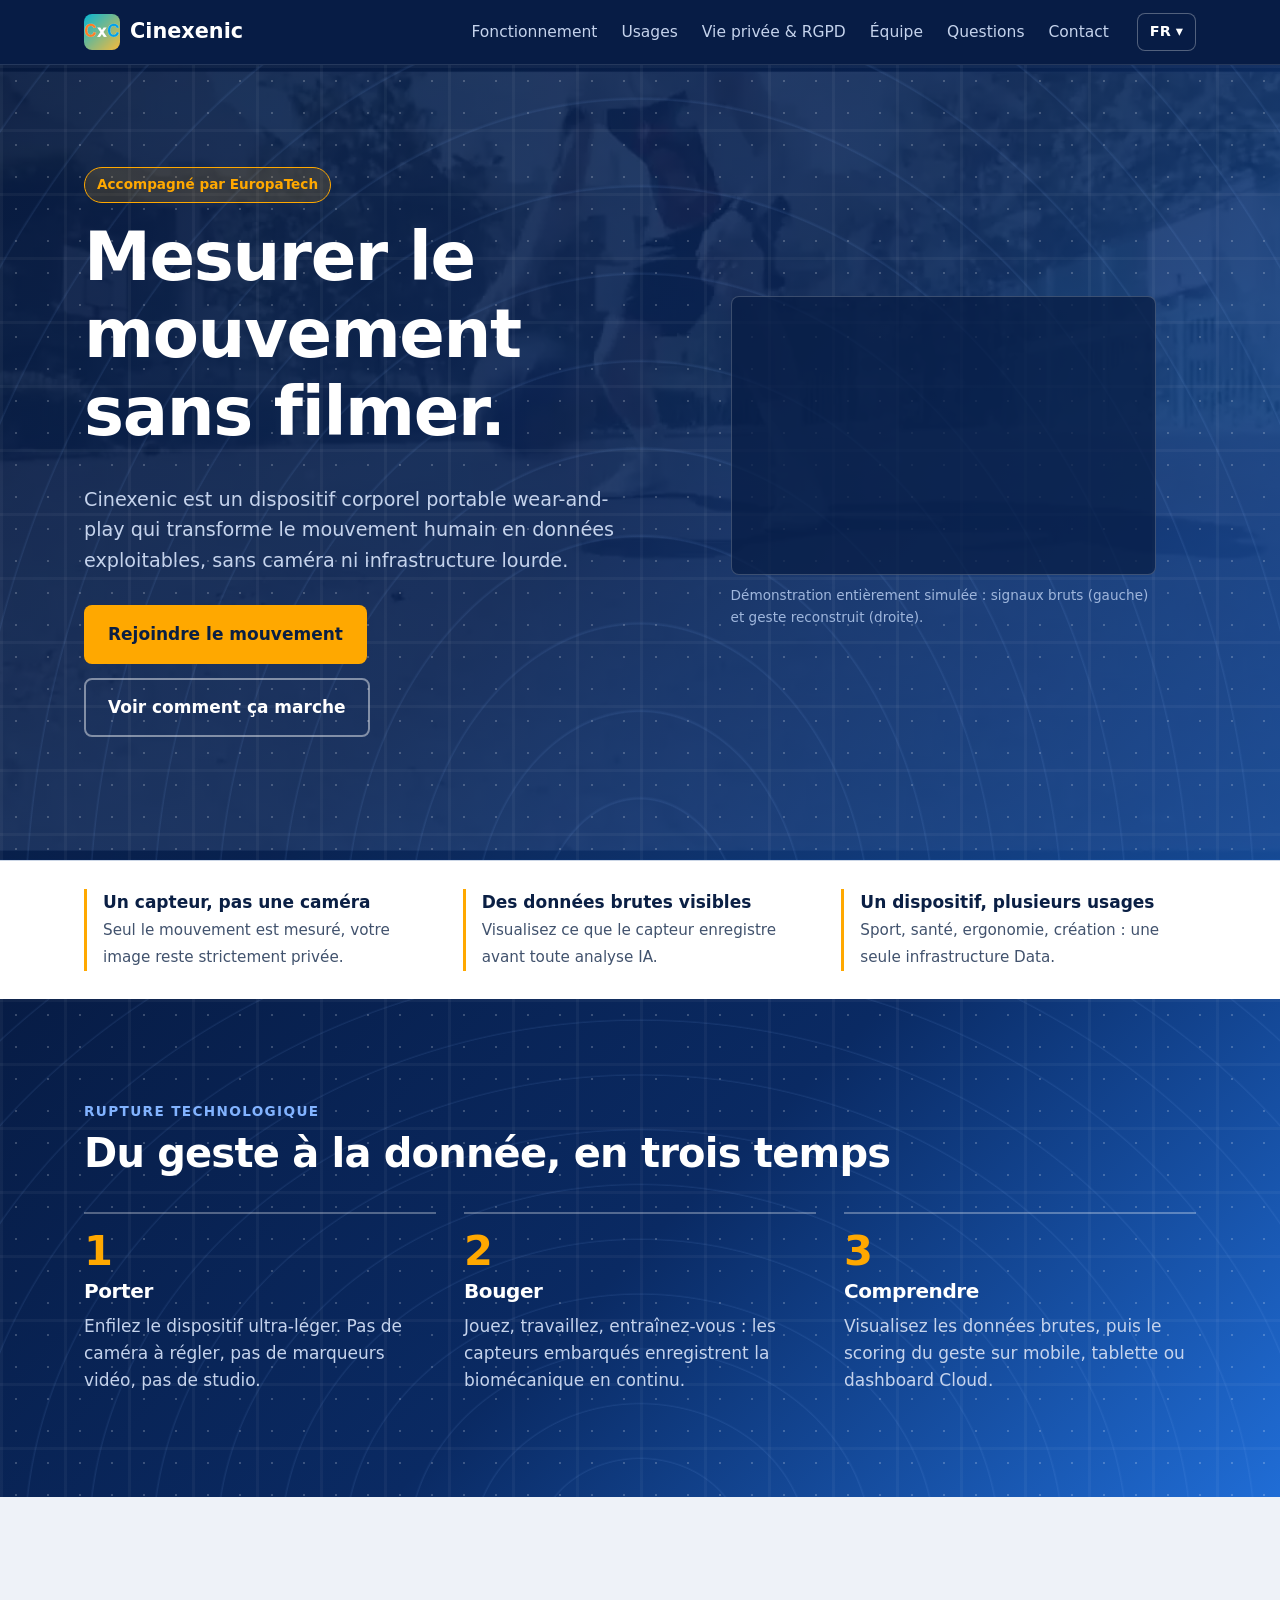
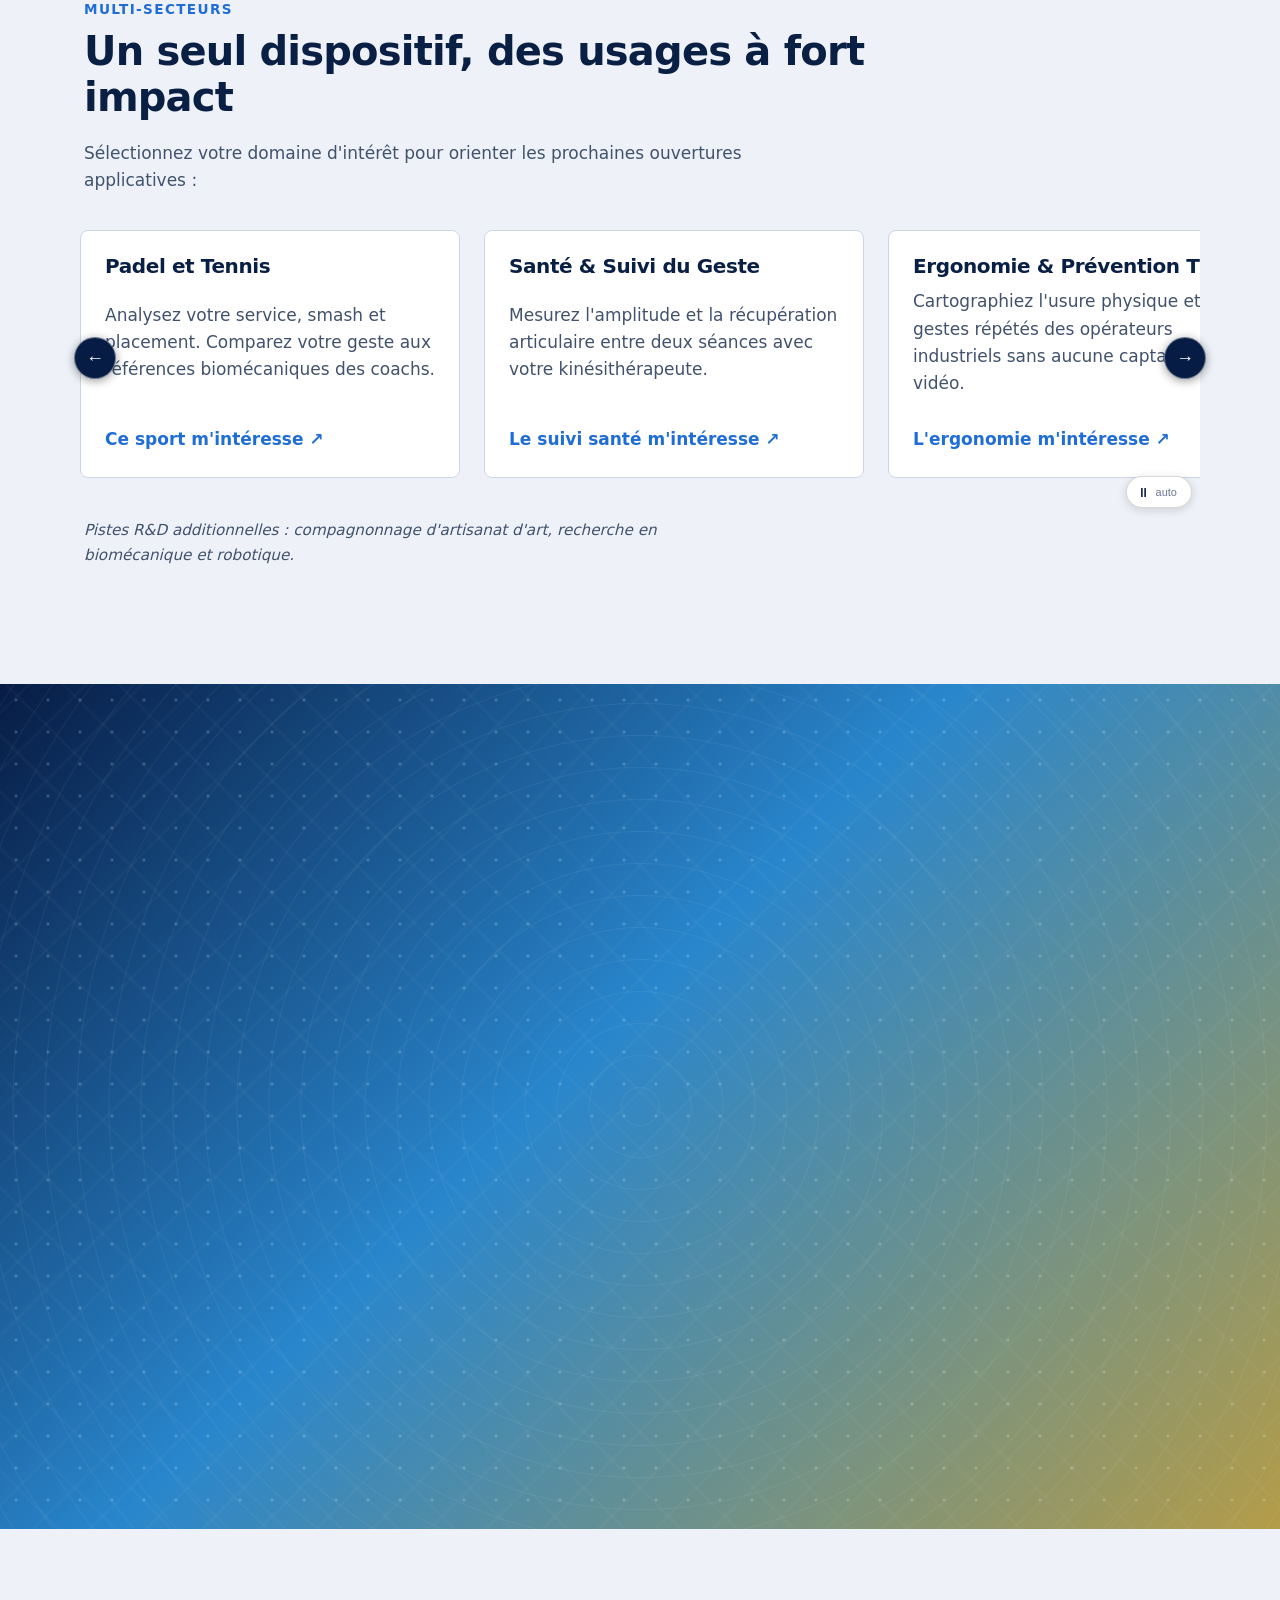
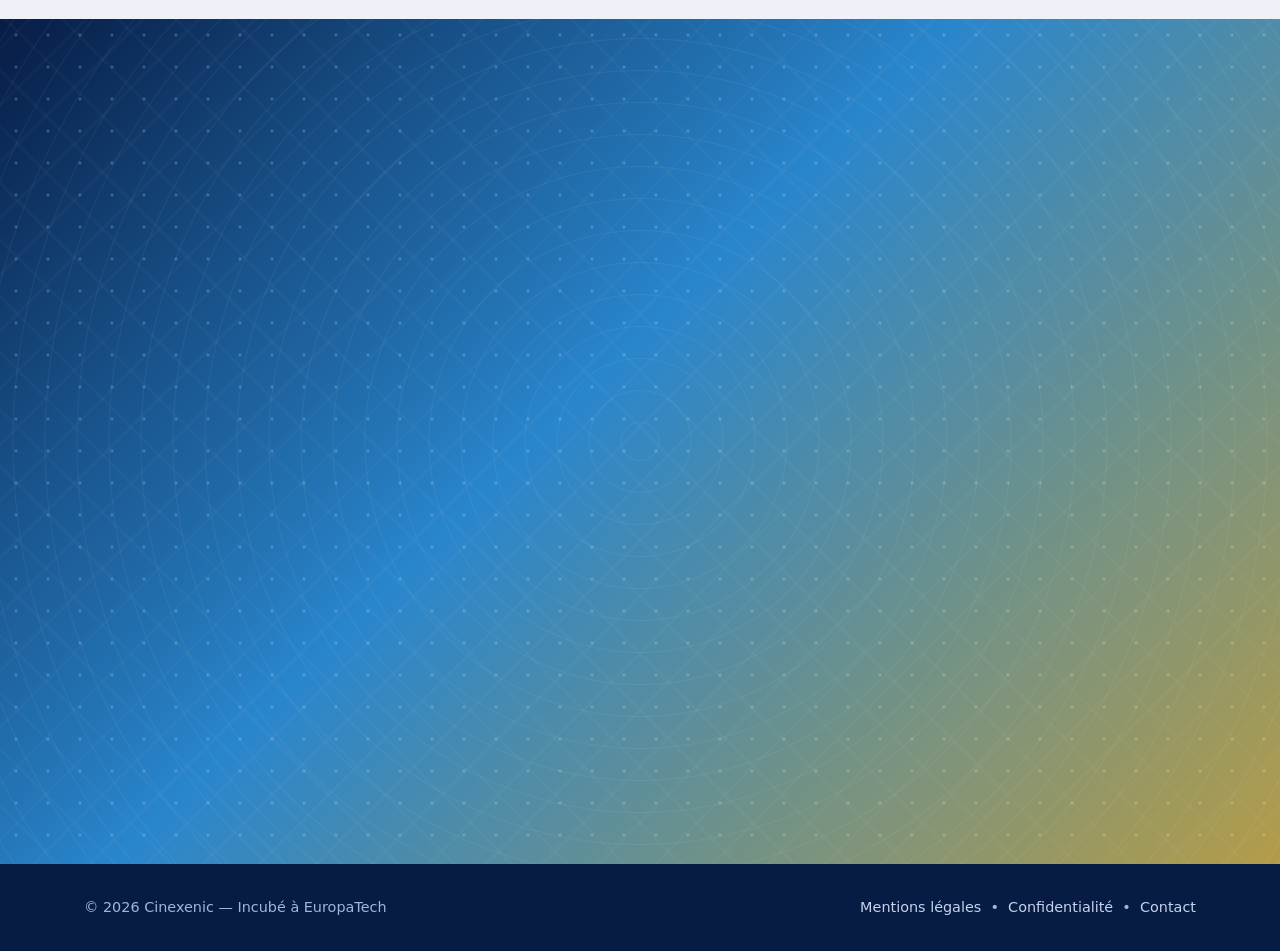
==== commit c4209a7c: "Add files via upload" ====
--- a/index.html
+++ b/index.html
@@ -166,9 +166,9 @@
       <a href="#confiance">Vie privée &amp; RGPD</a>
       <a href="#equipe">Équipe</a>
       <a href="#faq">Questions</a>
-      <a href="#liste-attente" class="nav-contact">Contact</a>
+      <a href="#liste-attente" class="nav-contact">Contact</a>  
     </nav>
-    <a class="btn btn-gold nav-cta" href="#liste-attente">Contact</a>
+ <!--        <a class="btn btn-gold nav-cta" href="#liste-attente">Contact</a> -->
     <!-- Sélecteur de langue en menu déroulant, zéro JS :
          chaque langue pointe en dur vers son fichier index.html dédié
          (racine FR, en/index.html, de/index.html). -->
--- a/assets/theme.css
+++ b/assets/theme.css
@@ -360,6 +360,20 @@
   .nav-links.is-open { display: flex; }
   .menu { display: block; }
   .nav-cta { display: none; }
+  /* Contact intégré au menu hamburger (le CTA d'entête est masqué en mobile) :
+     présenté comme bouton doré en bas du menu déroulant. */
+  .nav-links .nav-contact {
+    display: inline-block;
+    margin-top: 6px;
+    padding: 11px 18px;
+    background: var(--orange-primary);
+    color: var(--ink);
+    border-radius: 10px;
+    font-weight: 700;
+    text-align: center;
+    align-self: flex-start;
+  }
+  .nav-links .nav-contact:hover { background: #e59700; color: var(--ink); }
   #scrollToTopBtn { bottom: 20px; right: 20px; width: 42px; height: 42px; }
   .legal-card { padding: 24px; }
 }
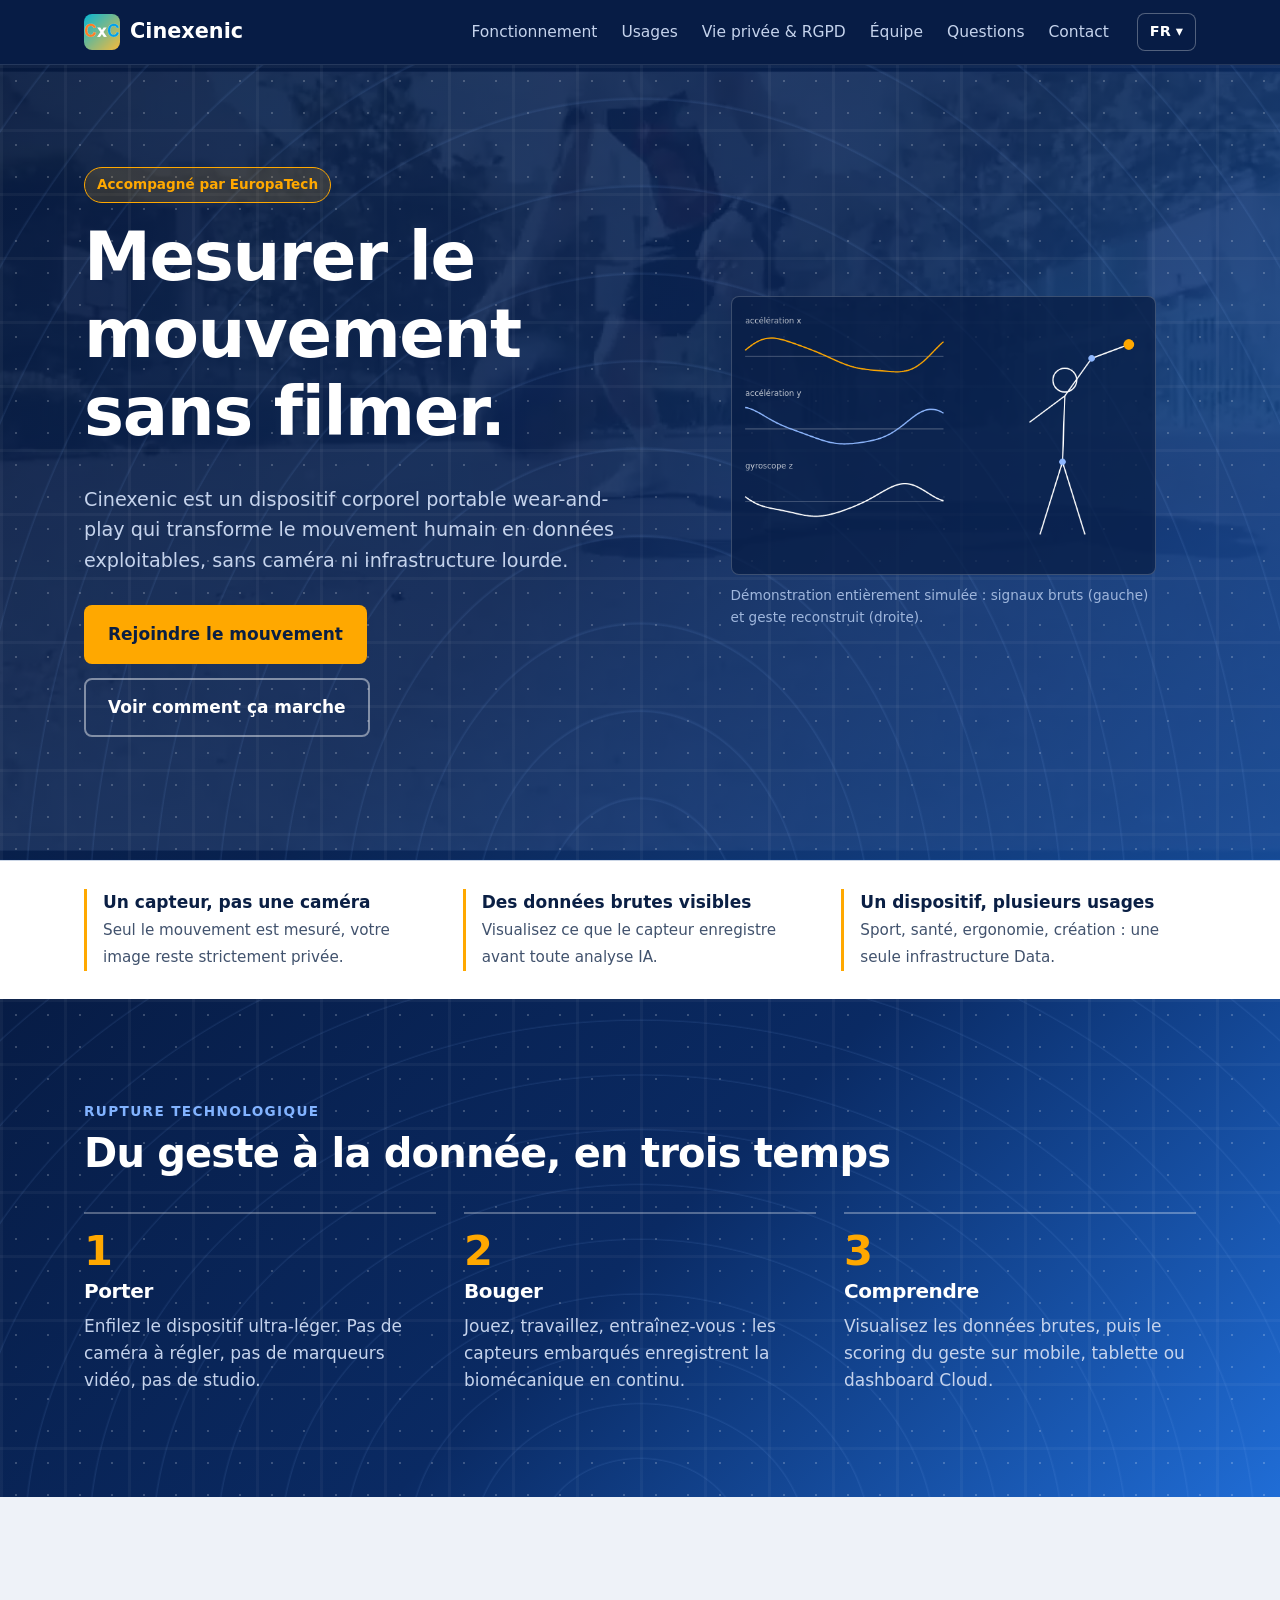
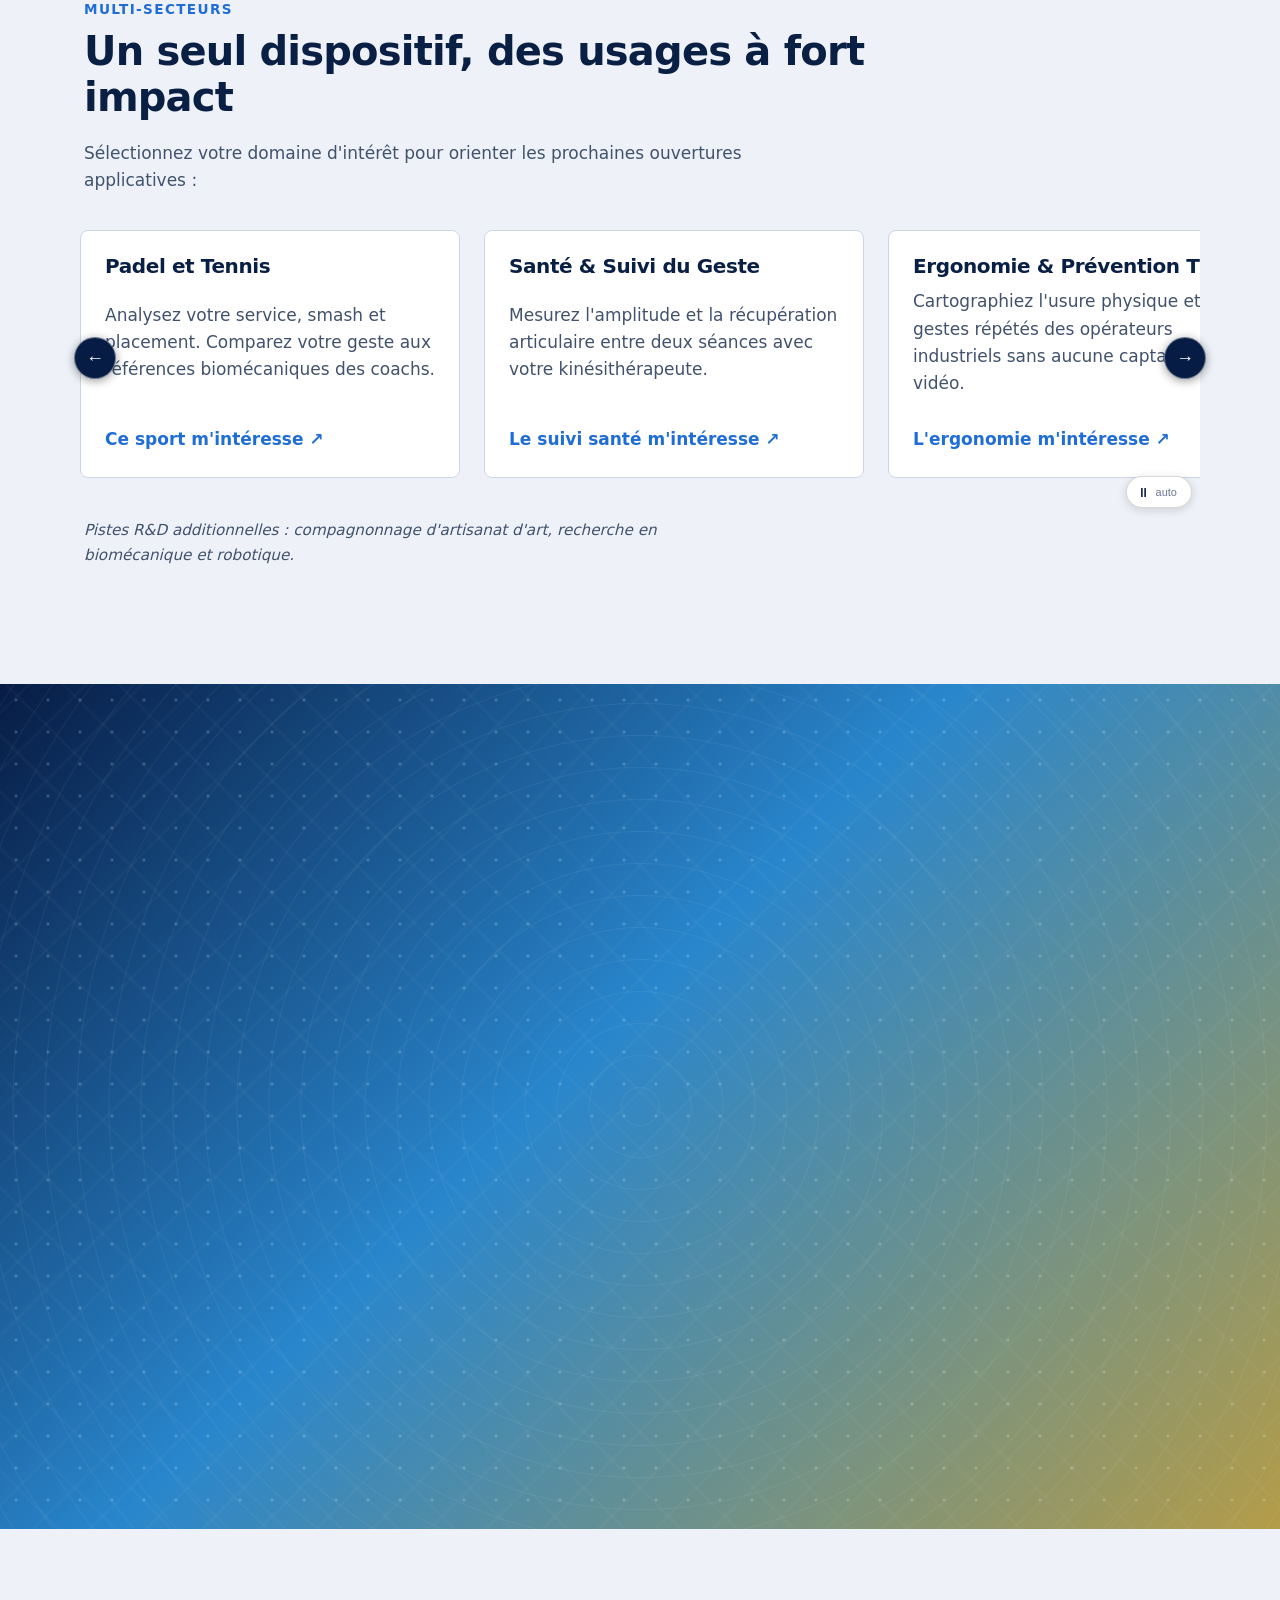
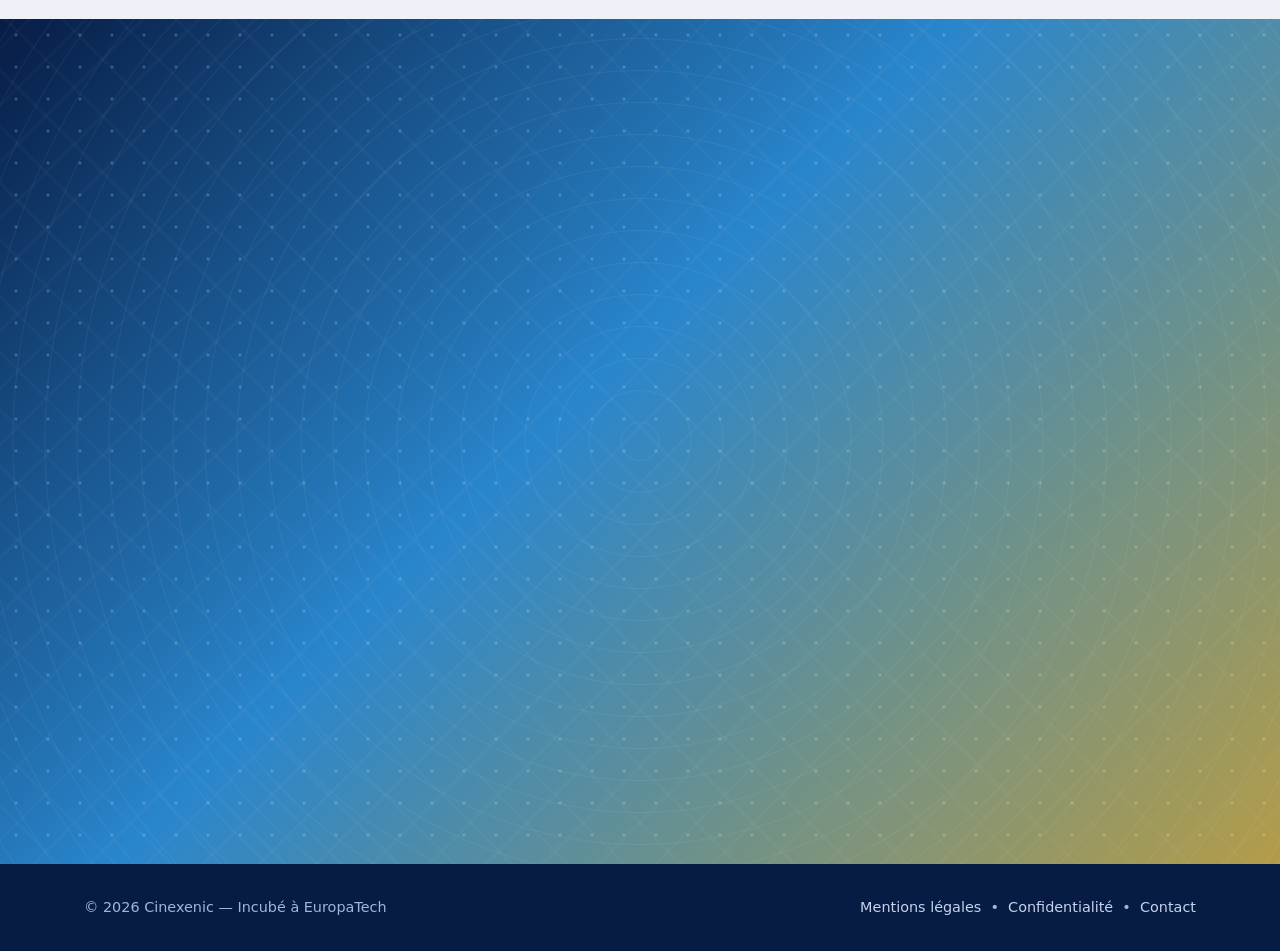
==== commit 2e0b29e2: "Add files via upload" ====
--- a/index.html
+++ b/index.html
@@ -166,7 +166,7 @@
       <a href="#confiance">Vie privée &amp; RGPD</a>
       <a href="#equipe">Équipe</a>
       <a href="#faq">Questions</a>
-      <a href="#liste-attente" class="nav-contact">Contact</a>  
+      <a href="#liste-attente">Contact</a>  
     </nav>
  <!--        <a class="btn btn-gold nav-cta" href="#liste-attente">Contact</a> -->
     <!-- Sélecteur de langue en menu déroulant, zéro JS :
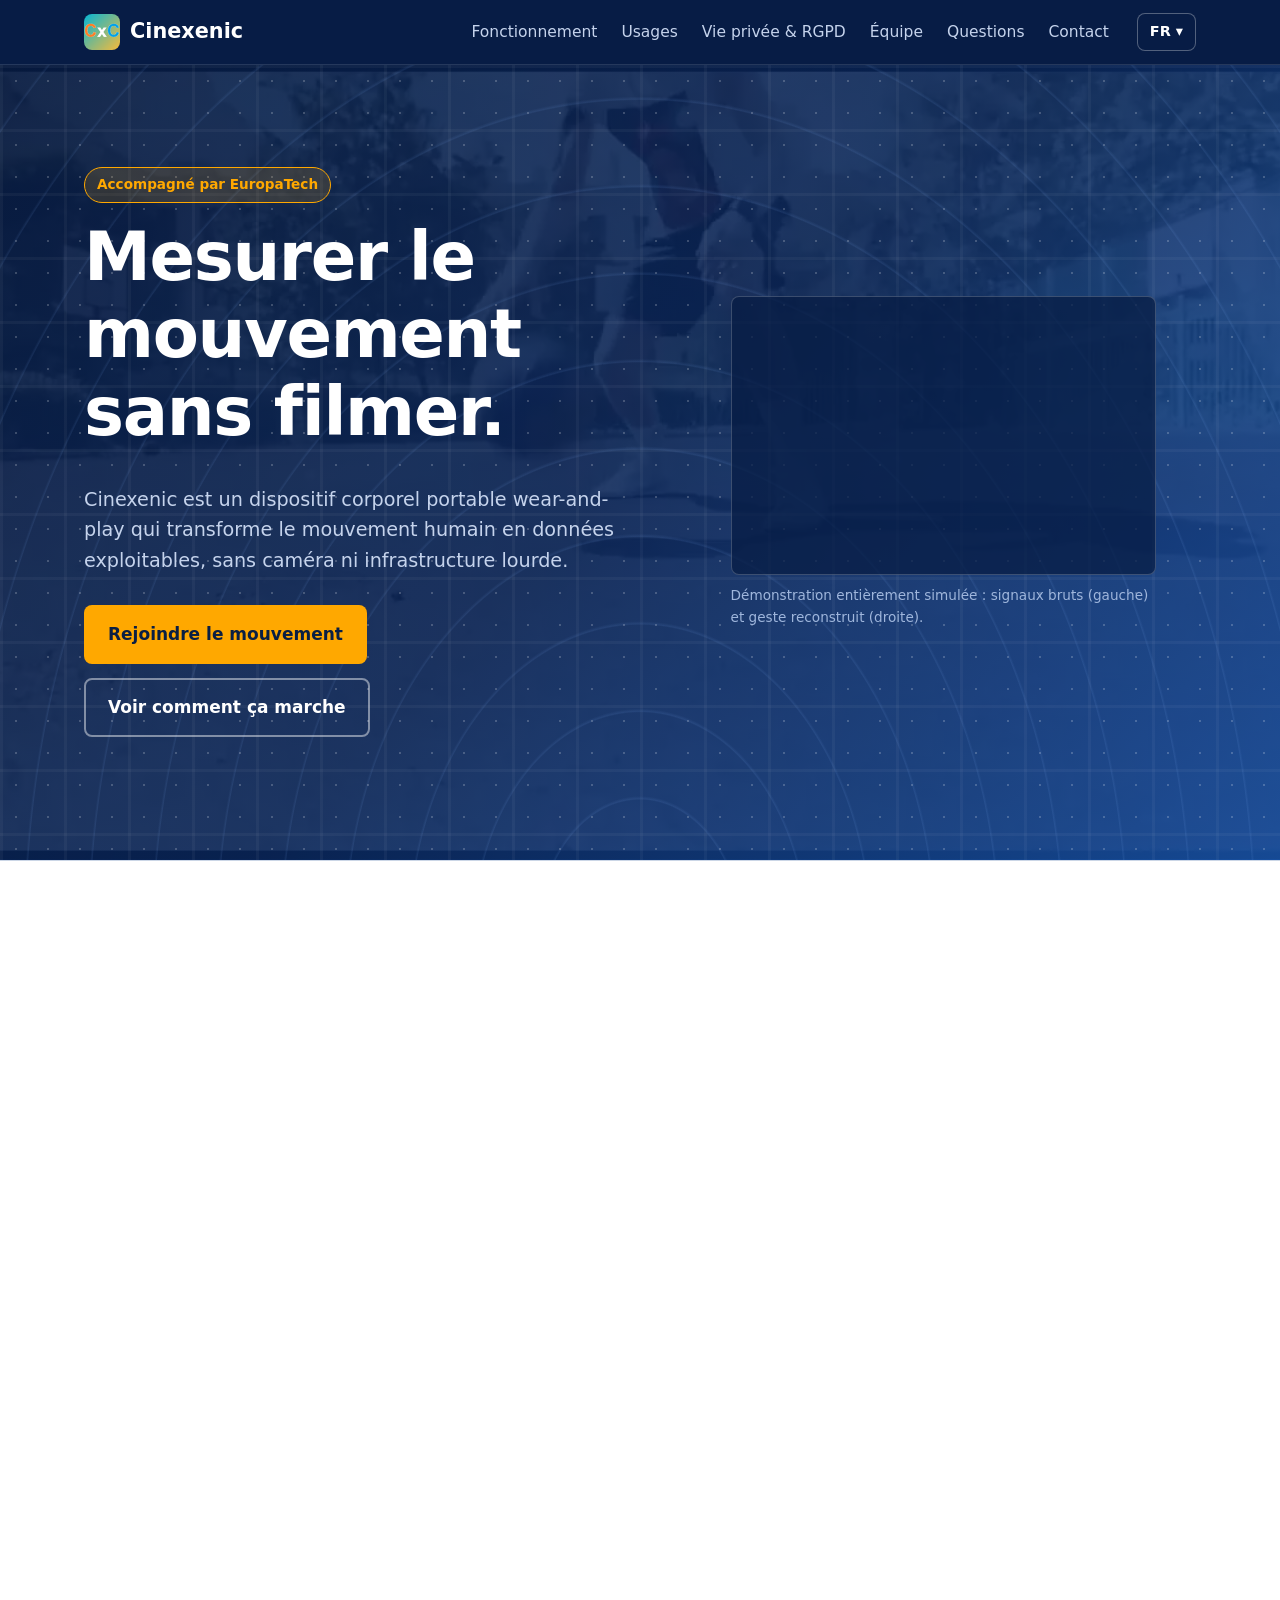
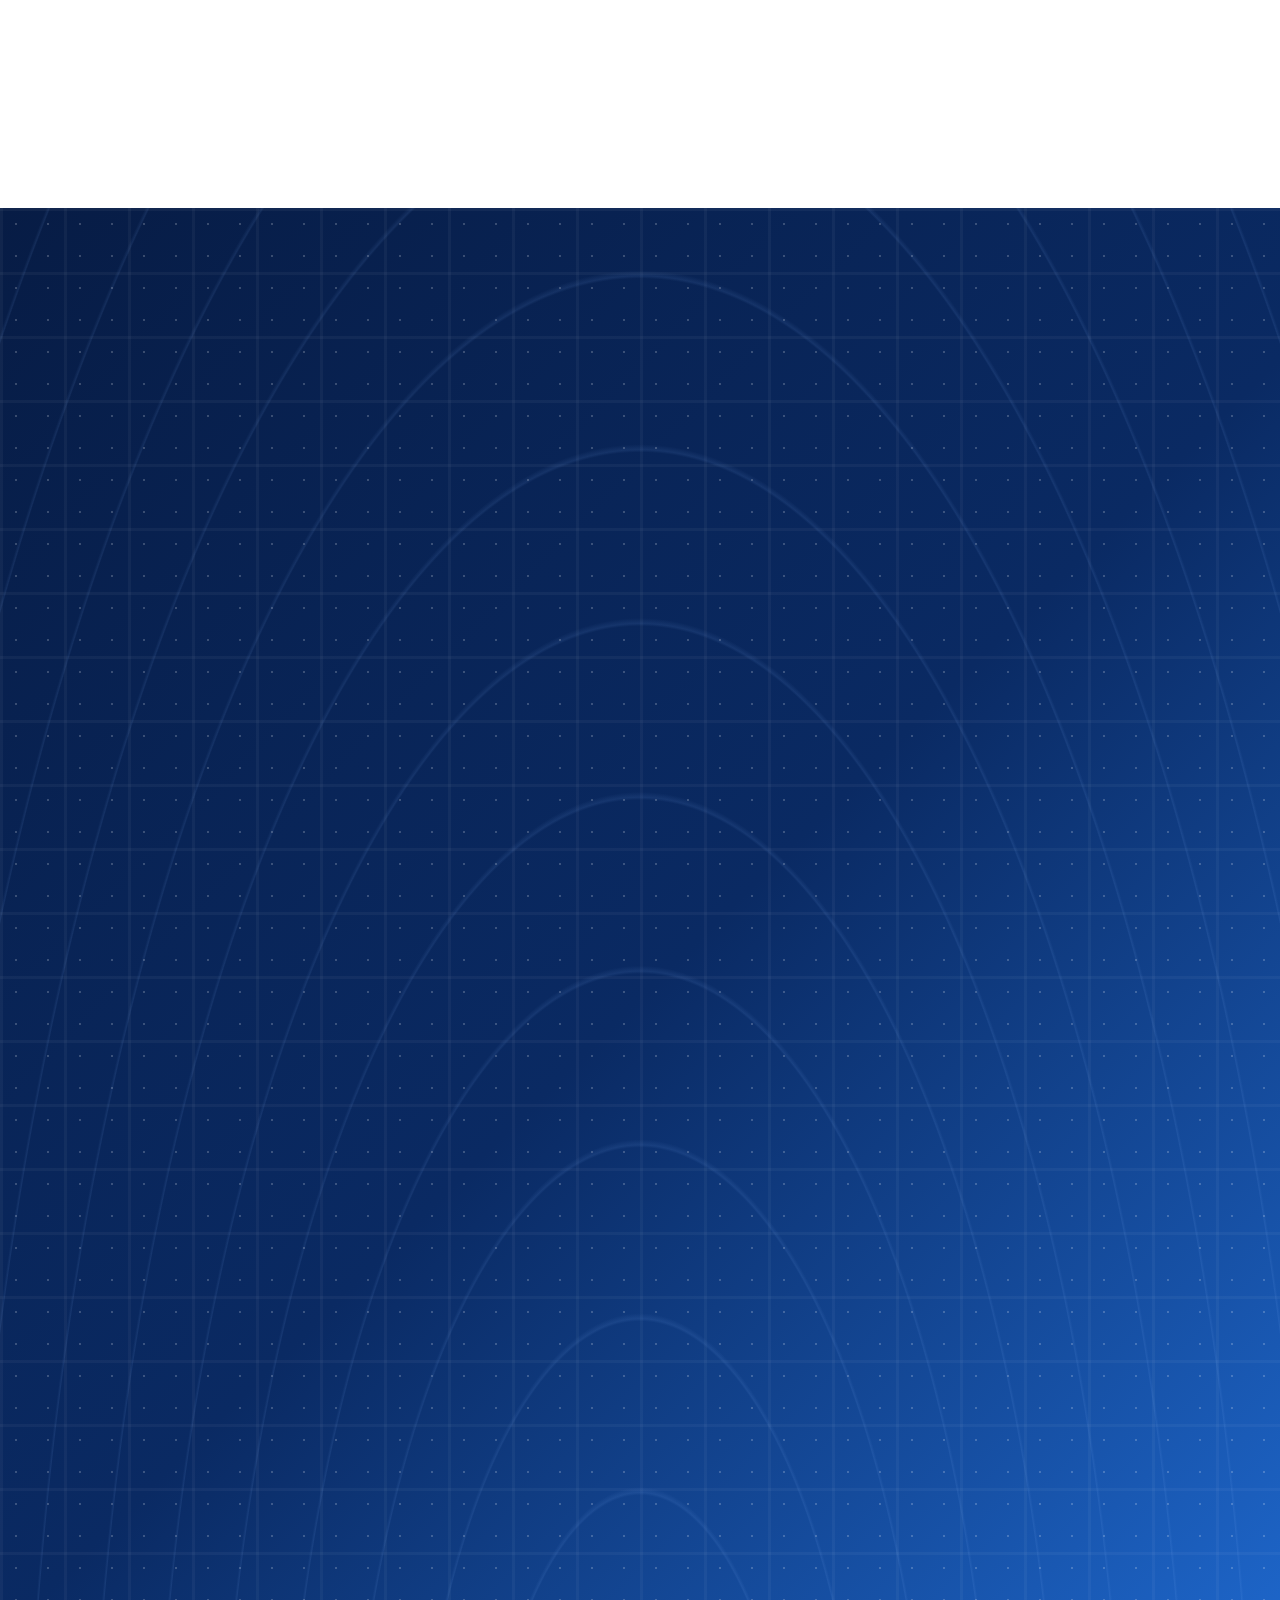
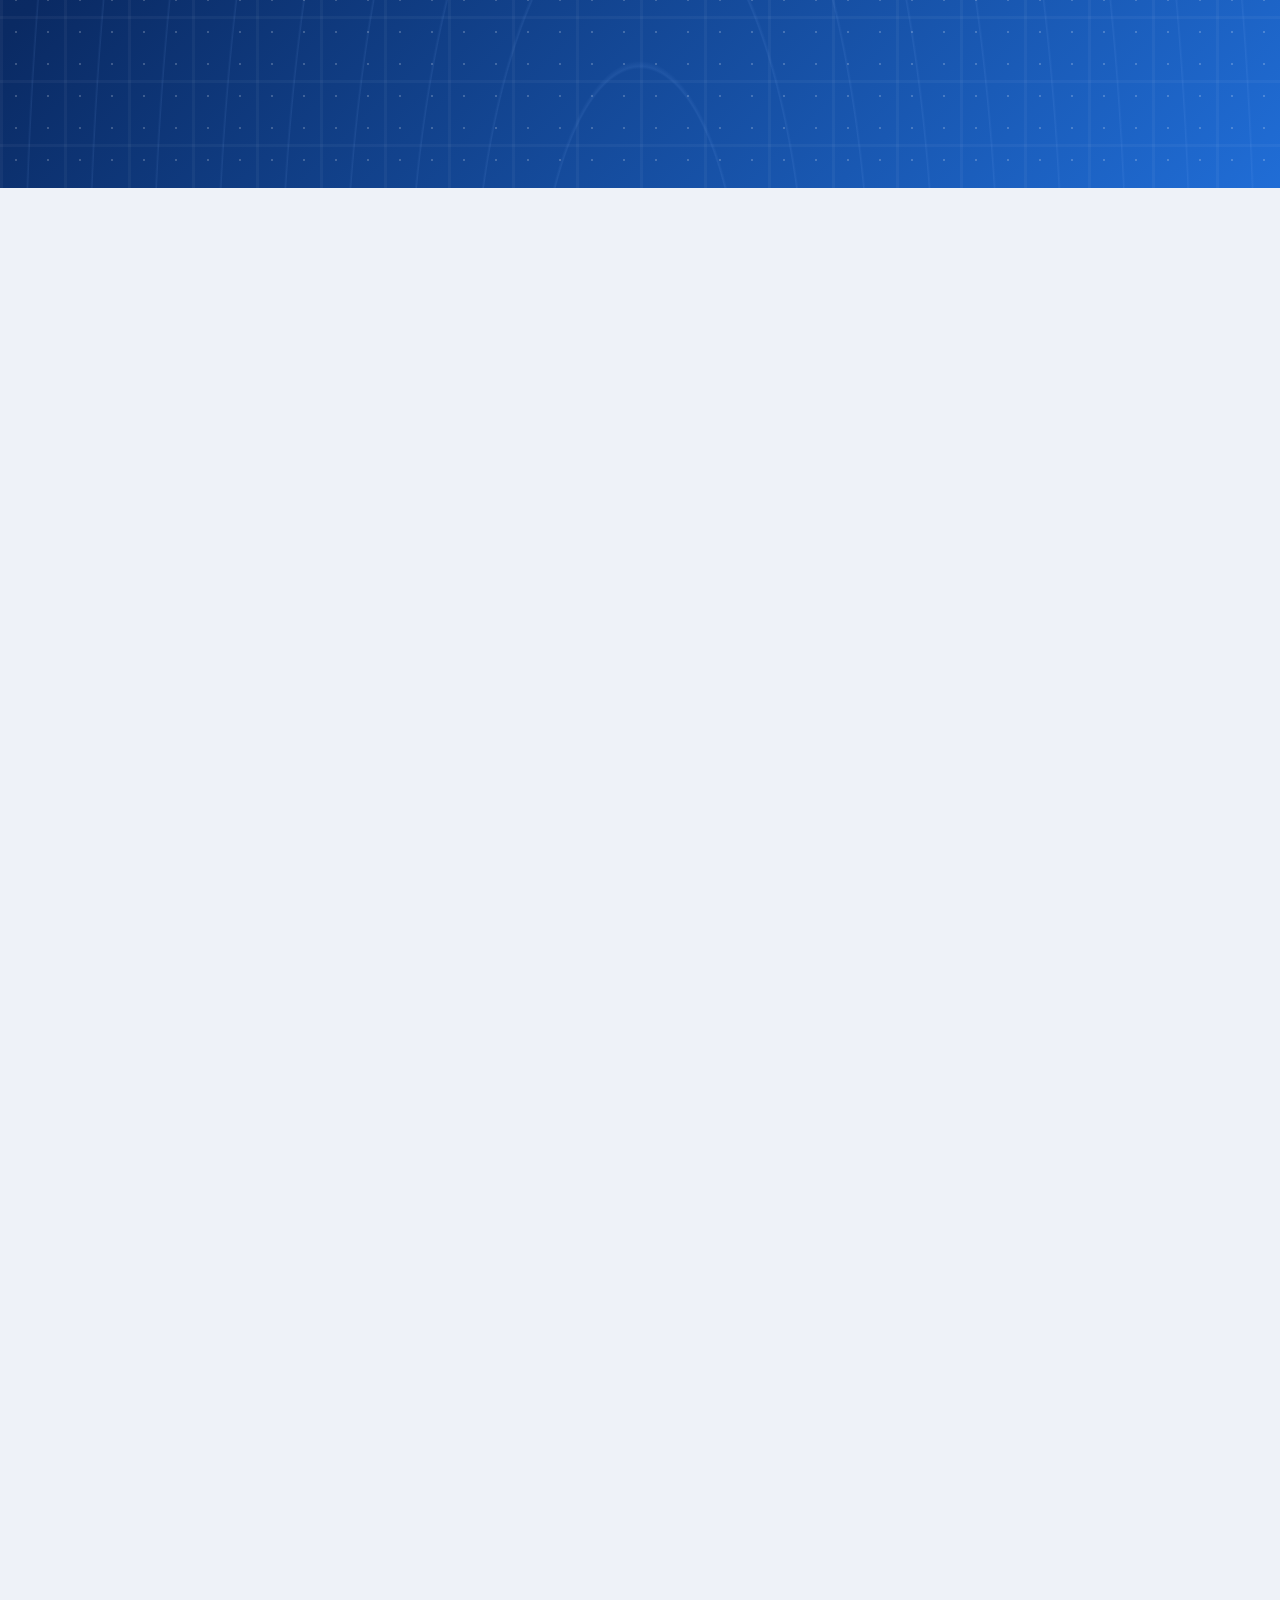
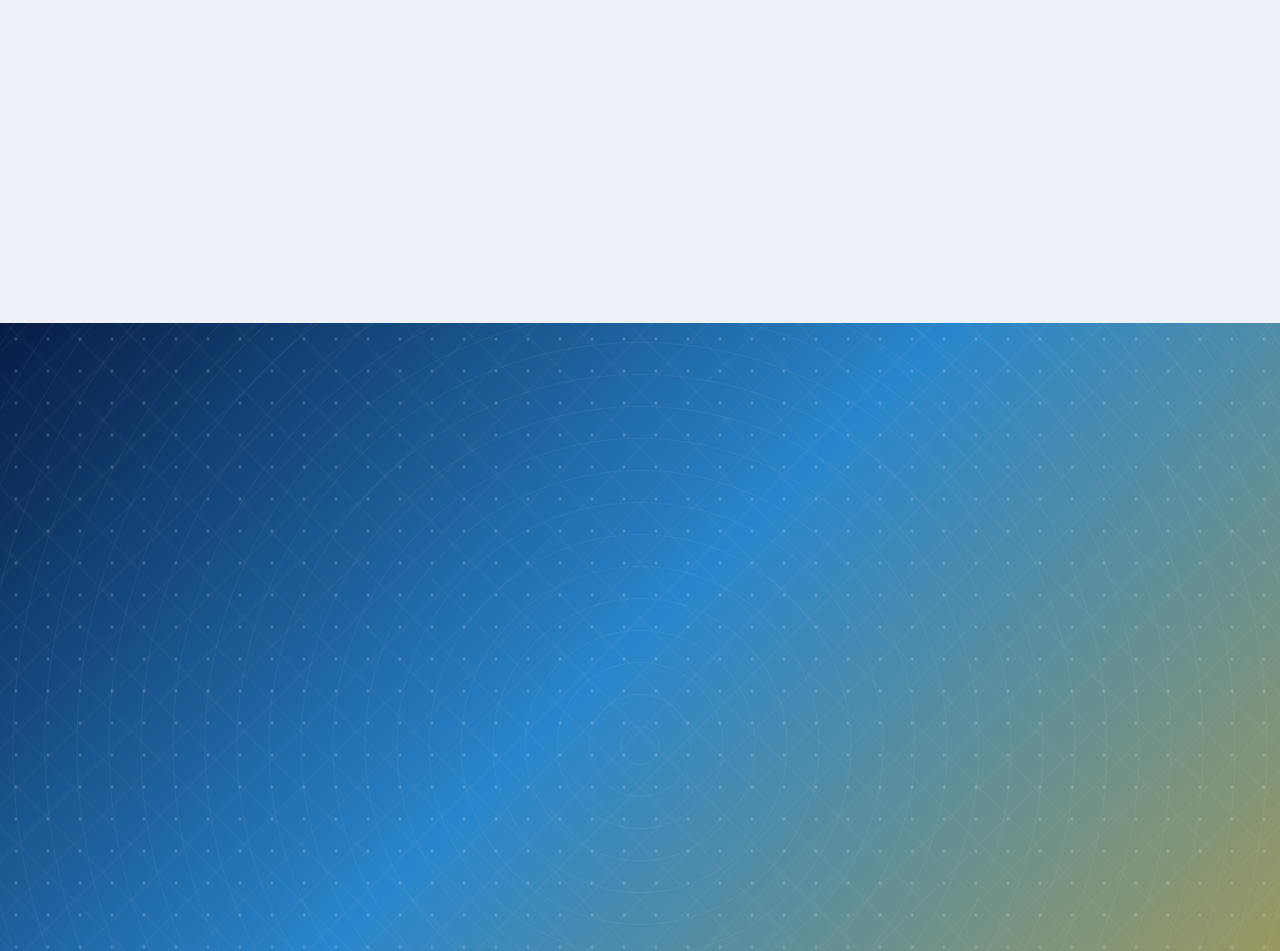
==== commit 461a767c: "Add files via upload" ====
--- a/index.html
+++ b/index.html
@@ -383,7 +383,7 @@
           <input type="checkbox" name="consent" required>
           <span>J'accepte d'être recontacté(e) au sujet de Cinexenic.</span>
         </label>
-        <button class="btn btn-gold" type="submit">Rejoindre le mouvement</button>
+        <button class="btn btn-gold" type="submit">Rejoindre maintenant</button>
       </form>
     </div>
   </section>
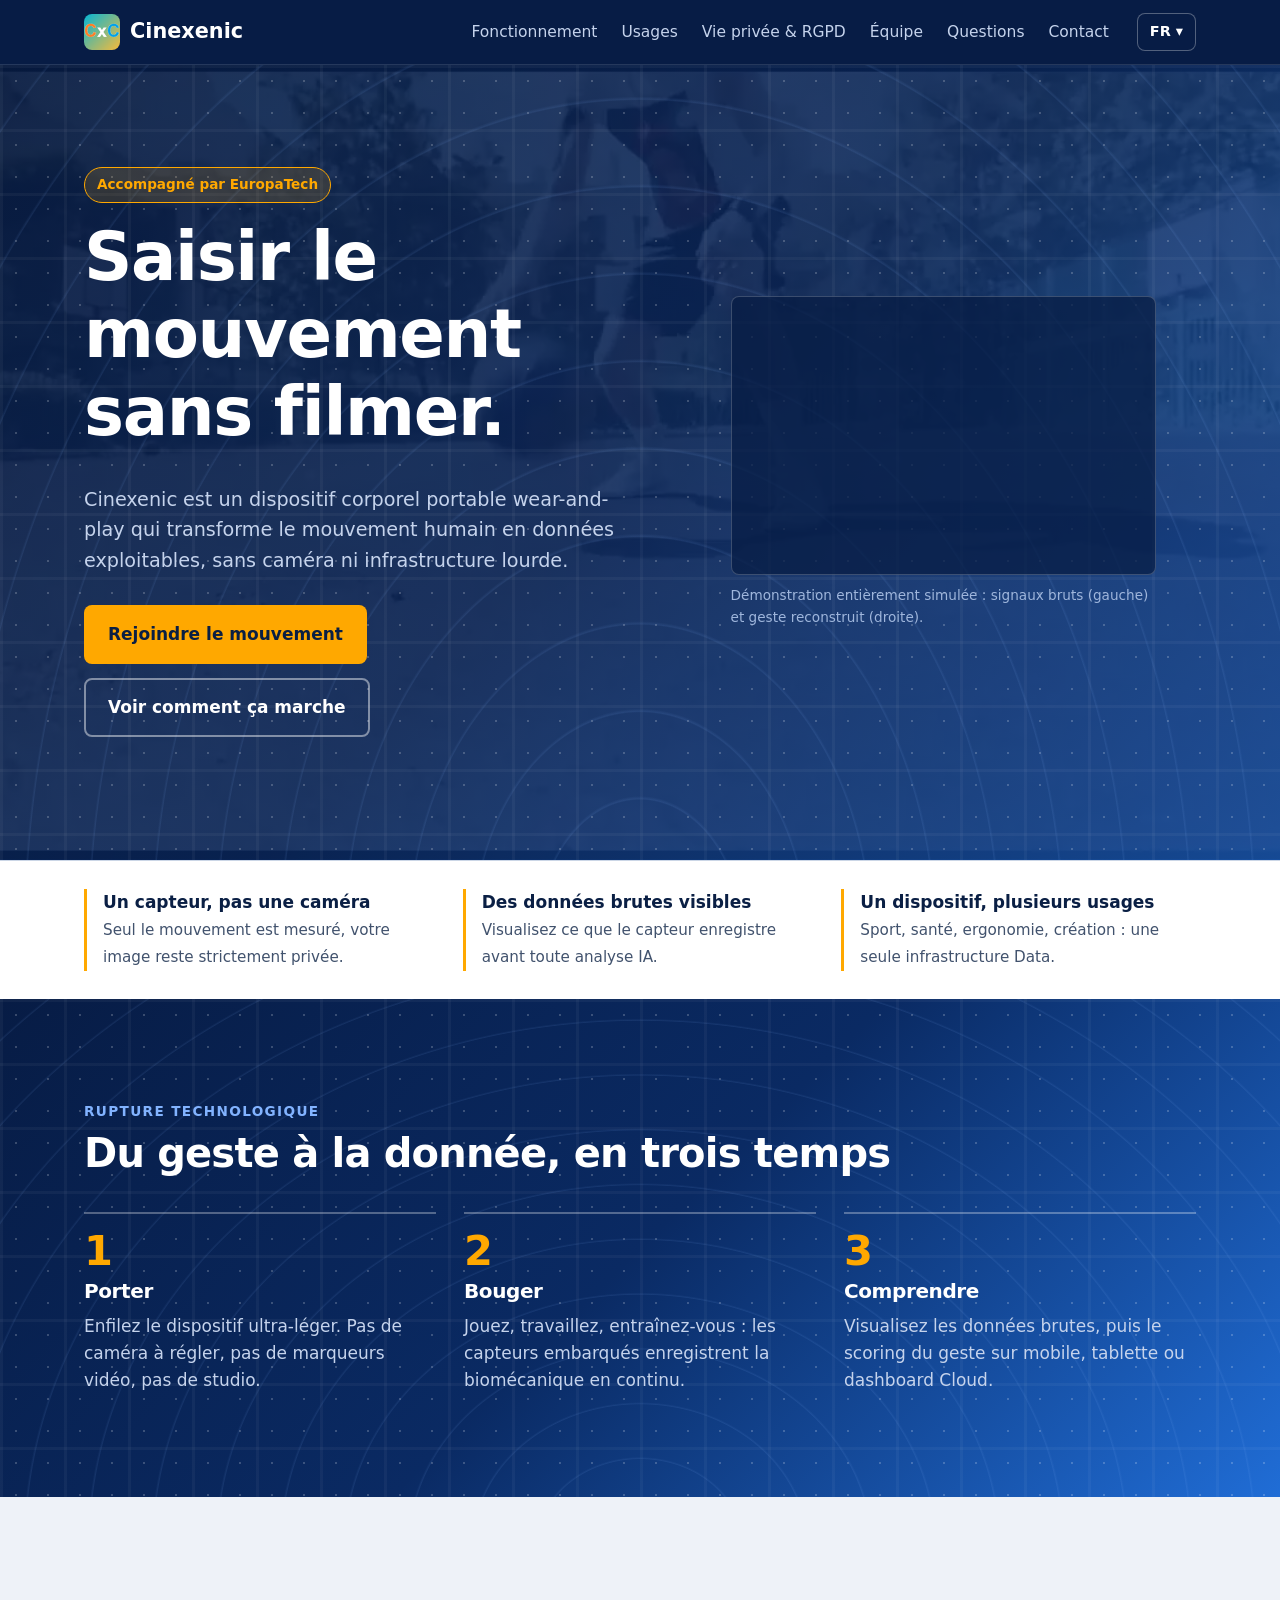
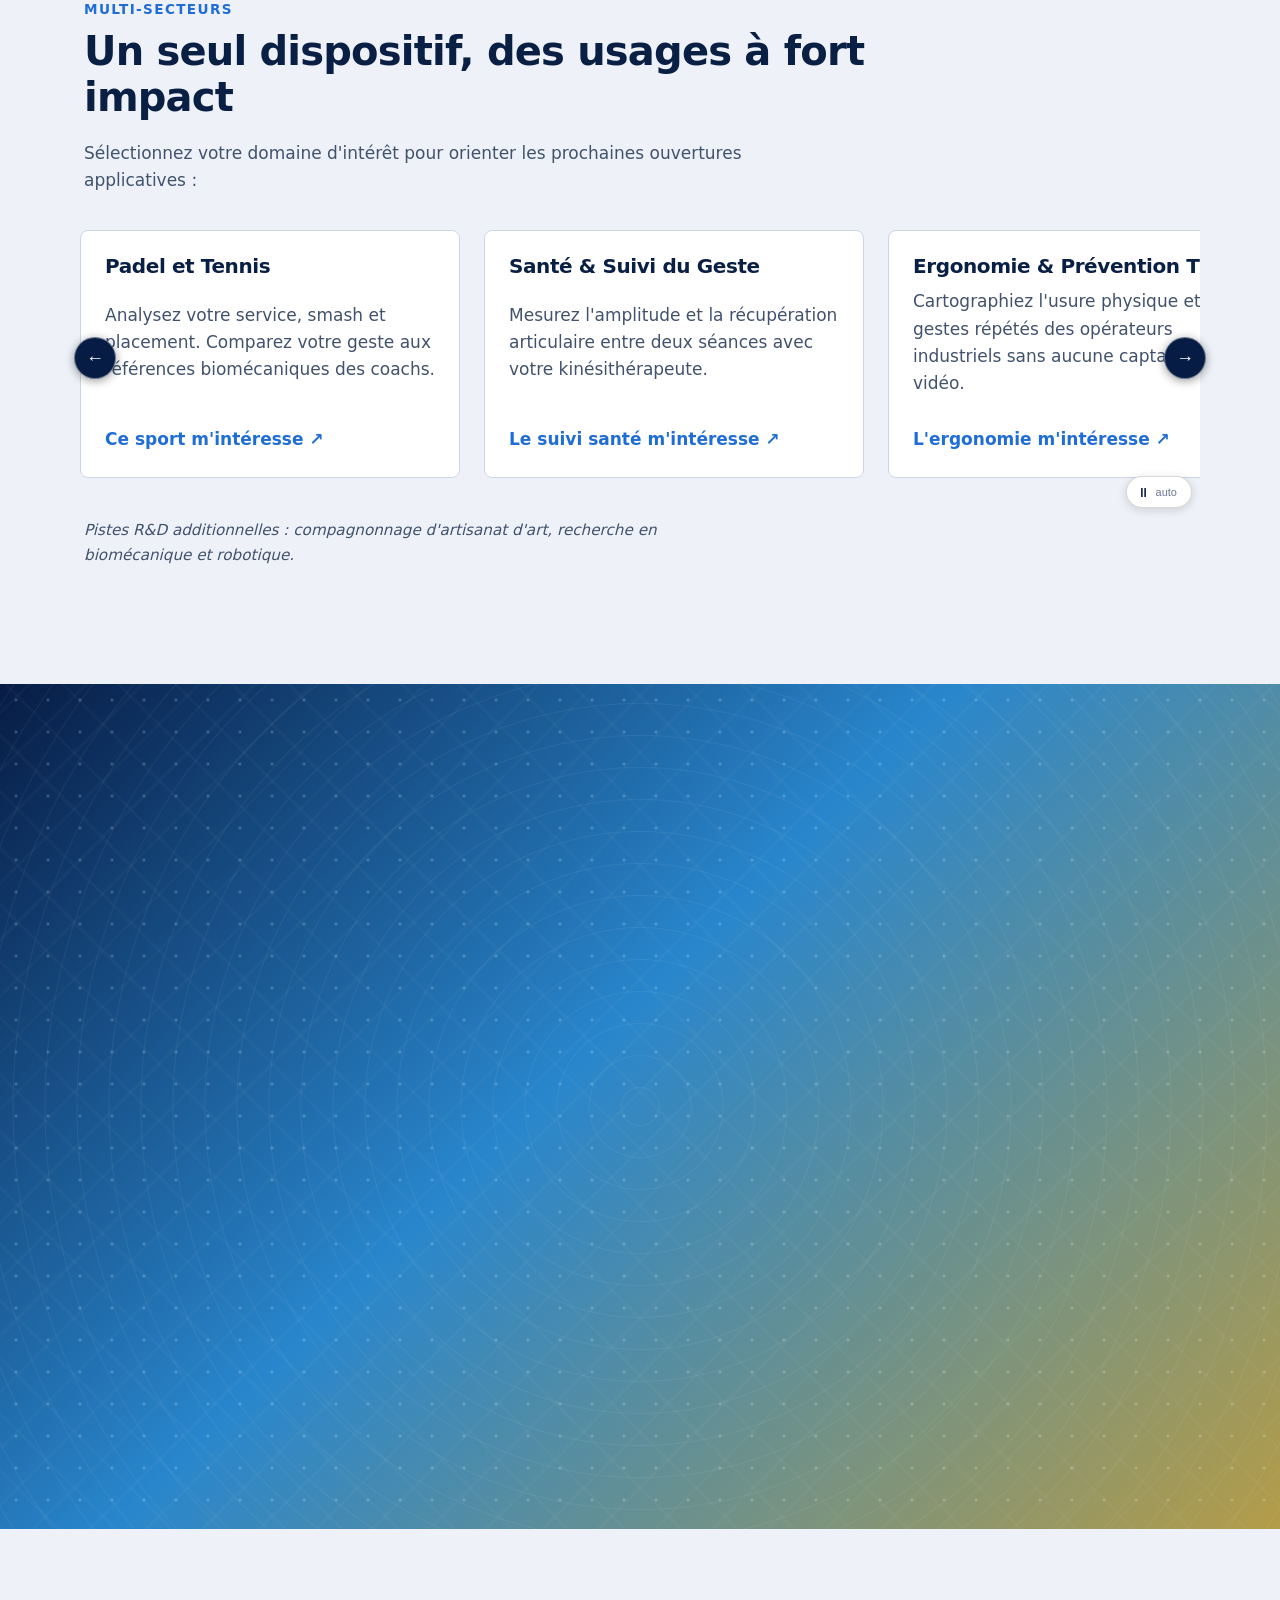
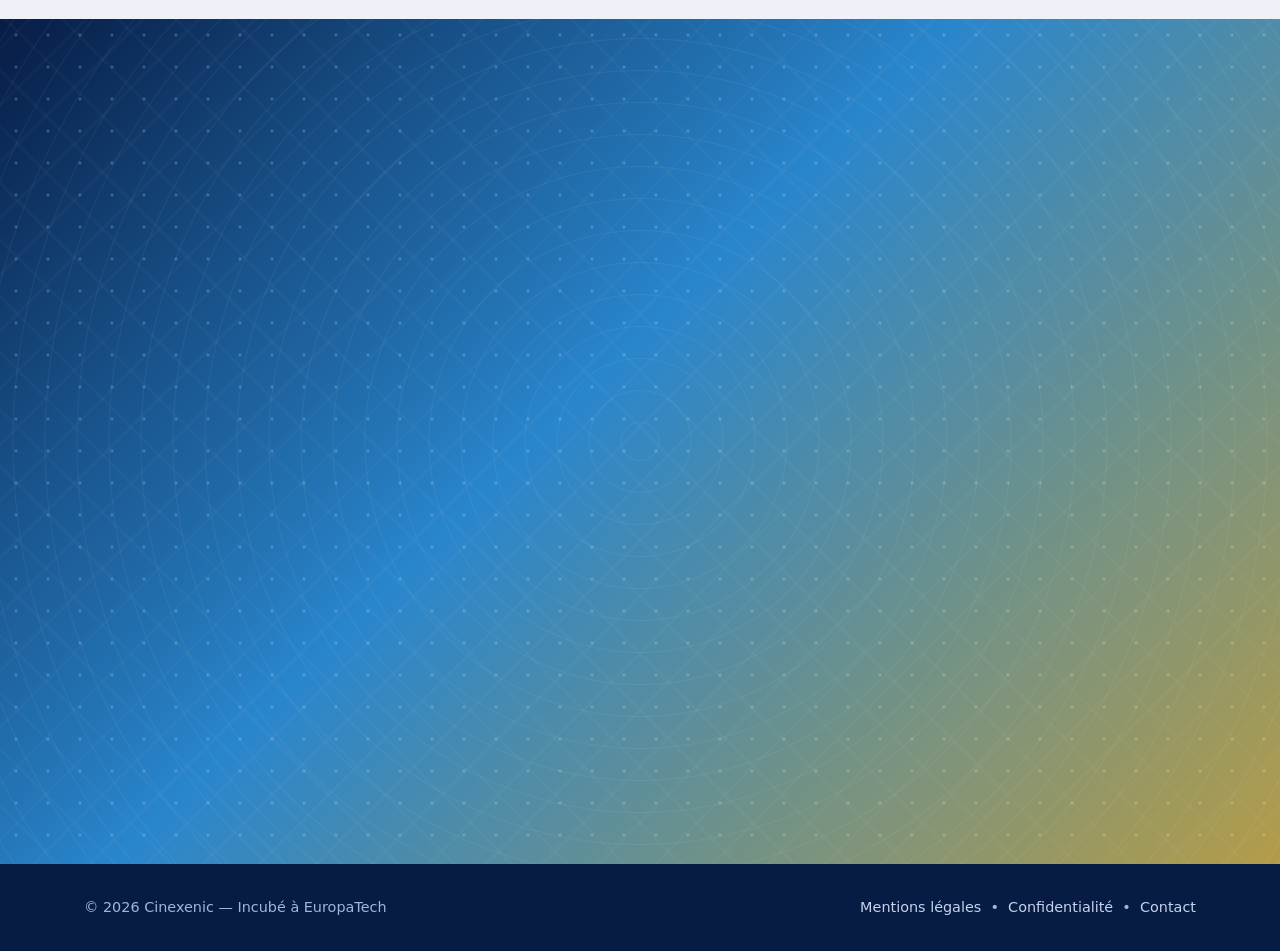
==== commit 4256c0e7: "Add files via upload" ====
--- a/index.html
+++ b/index.html
@@ -3,7 +3,7 @@
 <head>
 <meta charset="utf-8">
 <meta name="viewport" content="width=device-width, initial-scale=1">
-<title>Cinexenic : mesurer le mouvement sans caméra | Capteur corporel portable</title>
+<title>Cinexenic : Saisir le mouvement sans caméra | Capteur corporel portable</title>
 <meta name="description" content="Cinexenic est un dispositif corporel portable wear-and-play qui transforme le mouvement humain en données exploitables, sans caméra. Rejoignez le mouvement.">
 <meta name="robots" content="index,follow,max-image-preview:large,max-snippet:-1">
 <meta name="theme-color" content="#071C45">
@@ -32,7 +32,7 @@
 <meta property="og:locale:alternate" content="en_GB">
 <meta property="og:locale:alternate" content="de_DE">
 <meta property="og:site_name" content="Cinexenic">
-<meta property="og:title" content="Cinexenic : mesurer le mouvement sans caméra">
+<meta property="og:title" content="Cinexenic : Saisir le mouvement sans caméra">
 <meta property="og:description" content="Un dispositif corporel portable qui transforme le mouvement humain en données exploitables, sans infrastructure vidéo.">
 <meta property="og:url" content="./">
 <meta property="og:image" content="./og-cover.jpg">
@@ -40,7 +40,7 @@
 <meta property="og:image:height" content="630">
 <meta property="og:image:alt" content="Cinexenic : capteur de mouvement corporel sans caméra">
 <meta name="twitter:card" content="summary_large_image">
-<meta name="twitter:title" content="Cinexenic : mesurer le mouvement sans caméra">
+<meta name="twitter:title" content="Cinexenic : Saisir le mouvement sans caméra">
 <meta name="twitter:description" content="Un dispositif corporel portable qui transforme le mouvement humain en données exploitables, sans infrastructure vidéo.">
 <meta name="twitter:image" content="./og-cover.jpg">
 
@@ -87,7 +87,7 @@
       "@type": "WebPage",
       "@id": "https://www.cinexenic.example/#webpage",
       "url": "https://www.cinexenic.example/",
-      "name": "Cinexenic : mesurer le mouvement sans caméra | Capteur corporel portable",
+      "name": "Cinexenic : Saisir le mouvement sans caméra | Capteur corporel portable",
       "inLanguage": "fr-FR",
       "dateModified": "2026-10-18",
       "isPartOf": { "@id": "https://www.cinexenic.example/#website" },
@@ -194,7 +194,7 @@
     <div class="wrap hero-grid hero-content">
       <div>
         <span class="badge">Accompagné par EuropaTech</span>
-        <h1>Mesurer le mouvement sans filmer.</h1>
+        <h1>Saisir le mouvement sans filmer.</h1>
         <p class="lead">Cinexenic est un dispositif corporel portable wear-and-play qui transforme le mouvement humain en données exploitables, sans caméra ni infrastructure lourde.</p>
         <div class="actions">
           <a class="btn btn-gold" href="#liste-attente">Rejoindre le mouvement</a>
@@ -283,7 +283,7 @@
   <section id="confiance" class="section-orange-gradient">
     <div class="wrap">
       <div class="kicker">Privacy by Design</div>
-      <h2>Mesurer sans filmer est un choix de conception</h2>
+      <h2>Saisir sans filmer est un choix de conception</h2>
       <p>Un mouvement est une donnée personnelle sensible. Nous traitons le respect de la vie privée comme une fonctionnalité produit fondamentale.</p>
       <div class="principles">
         <div>
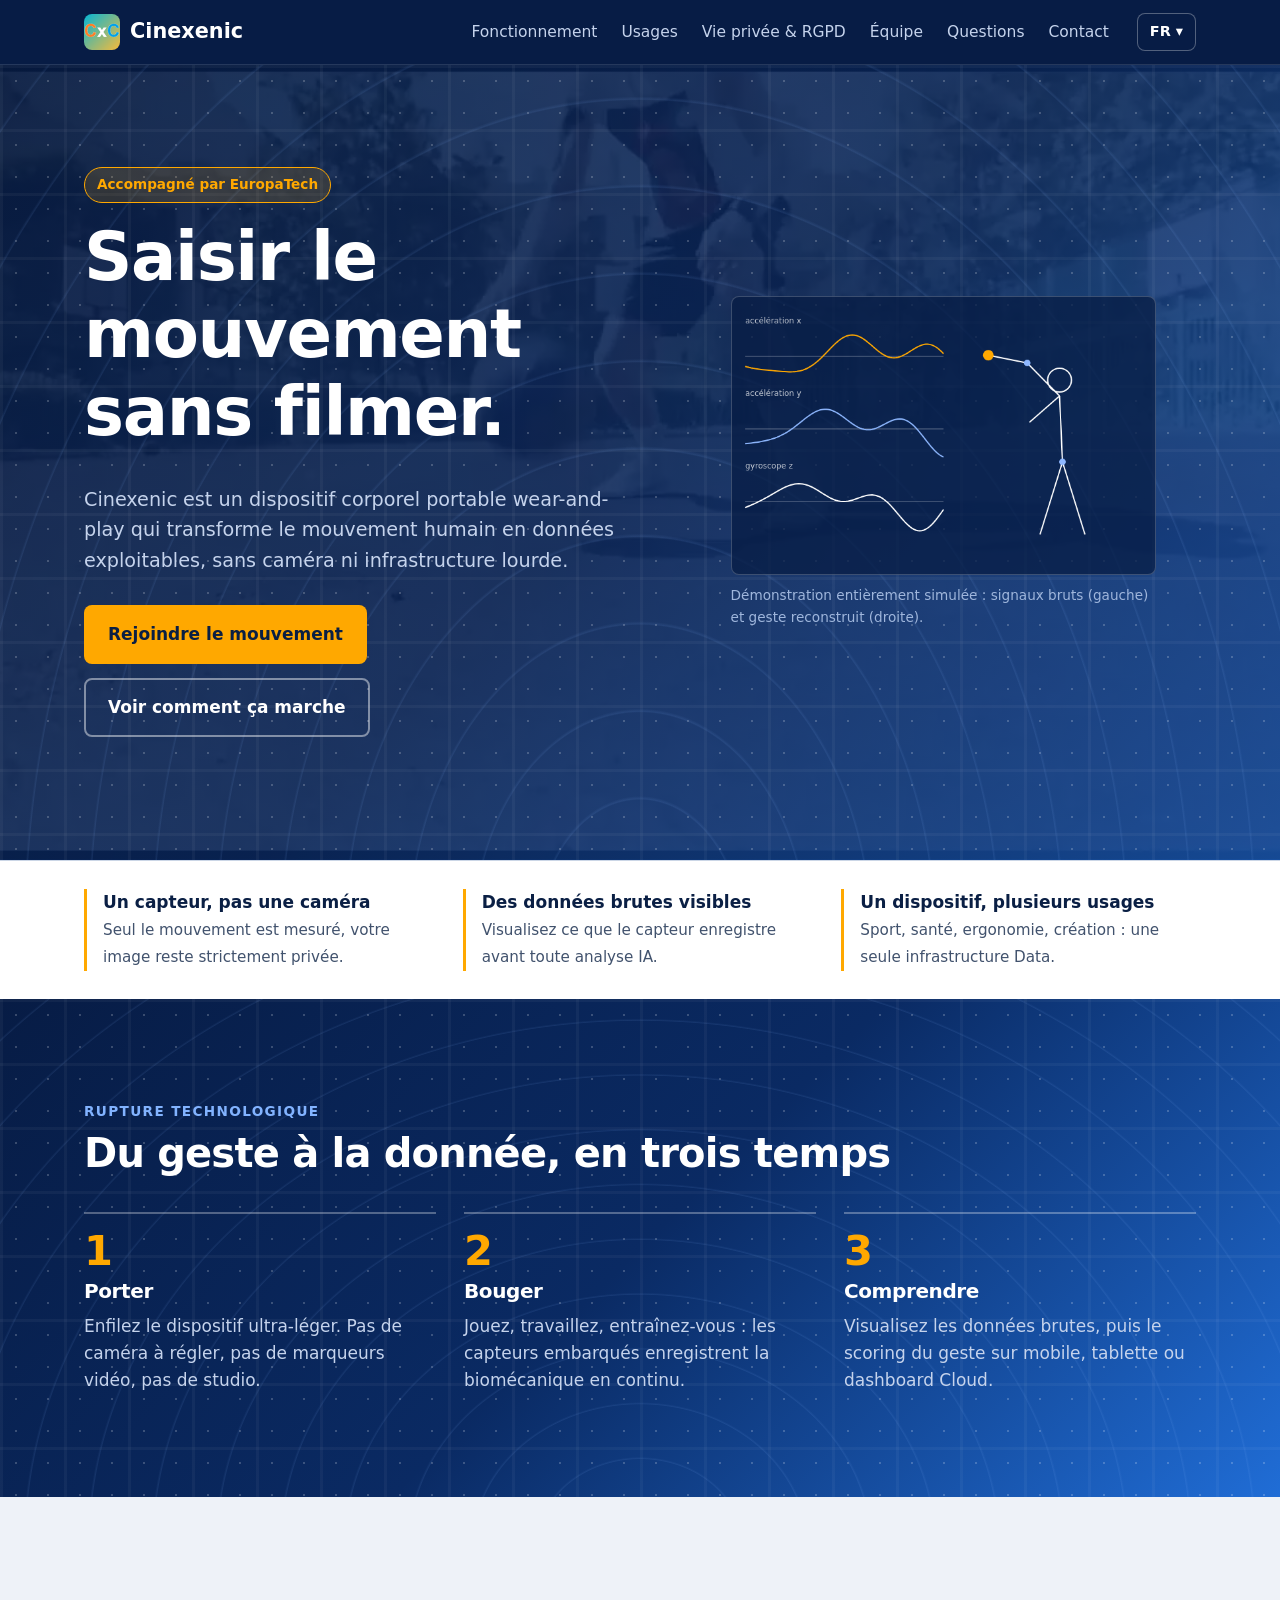
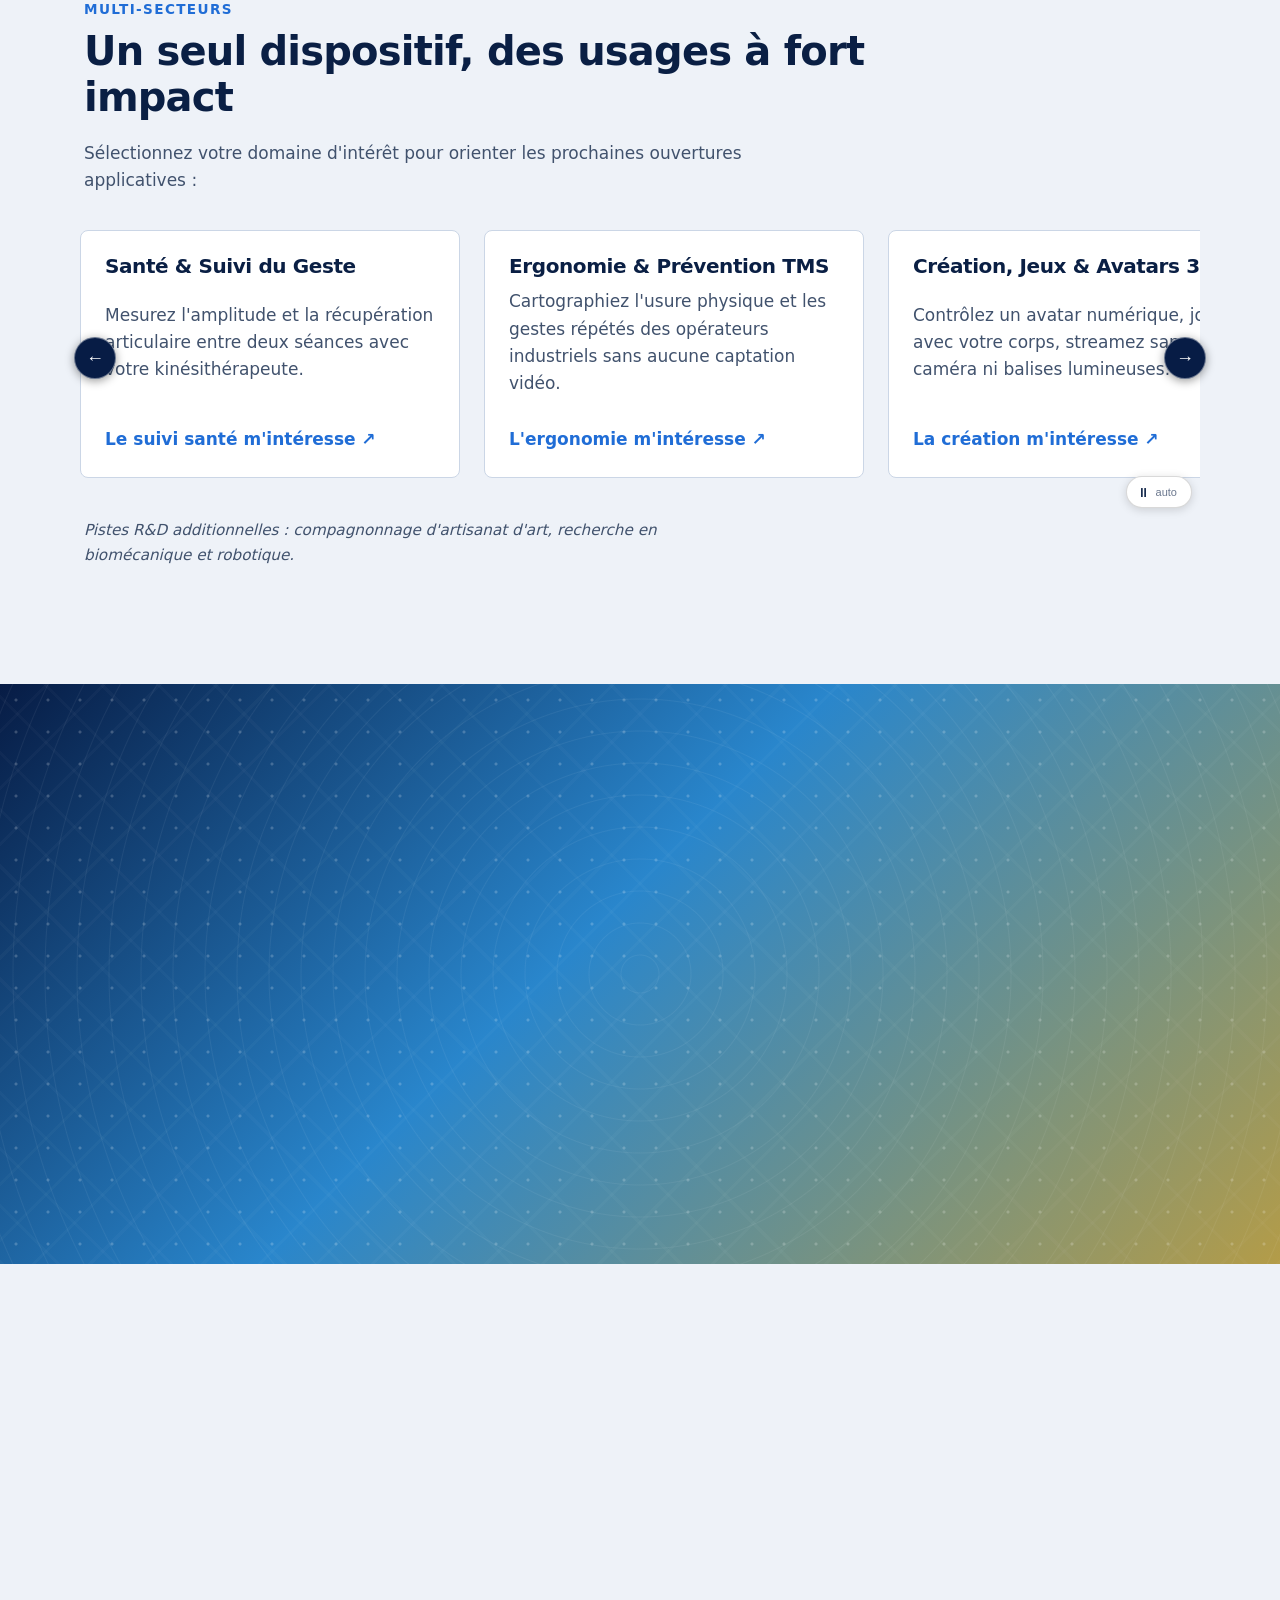
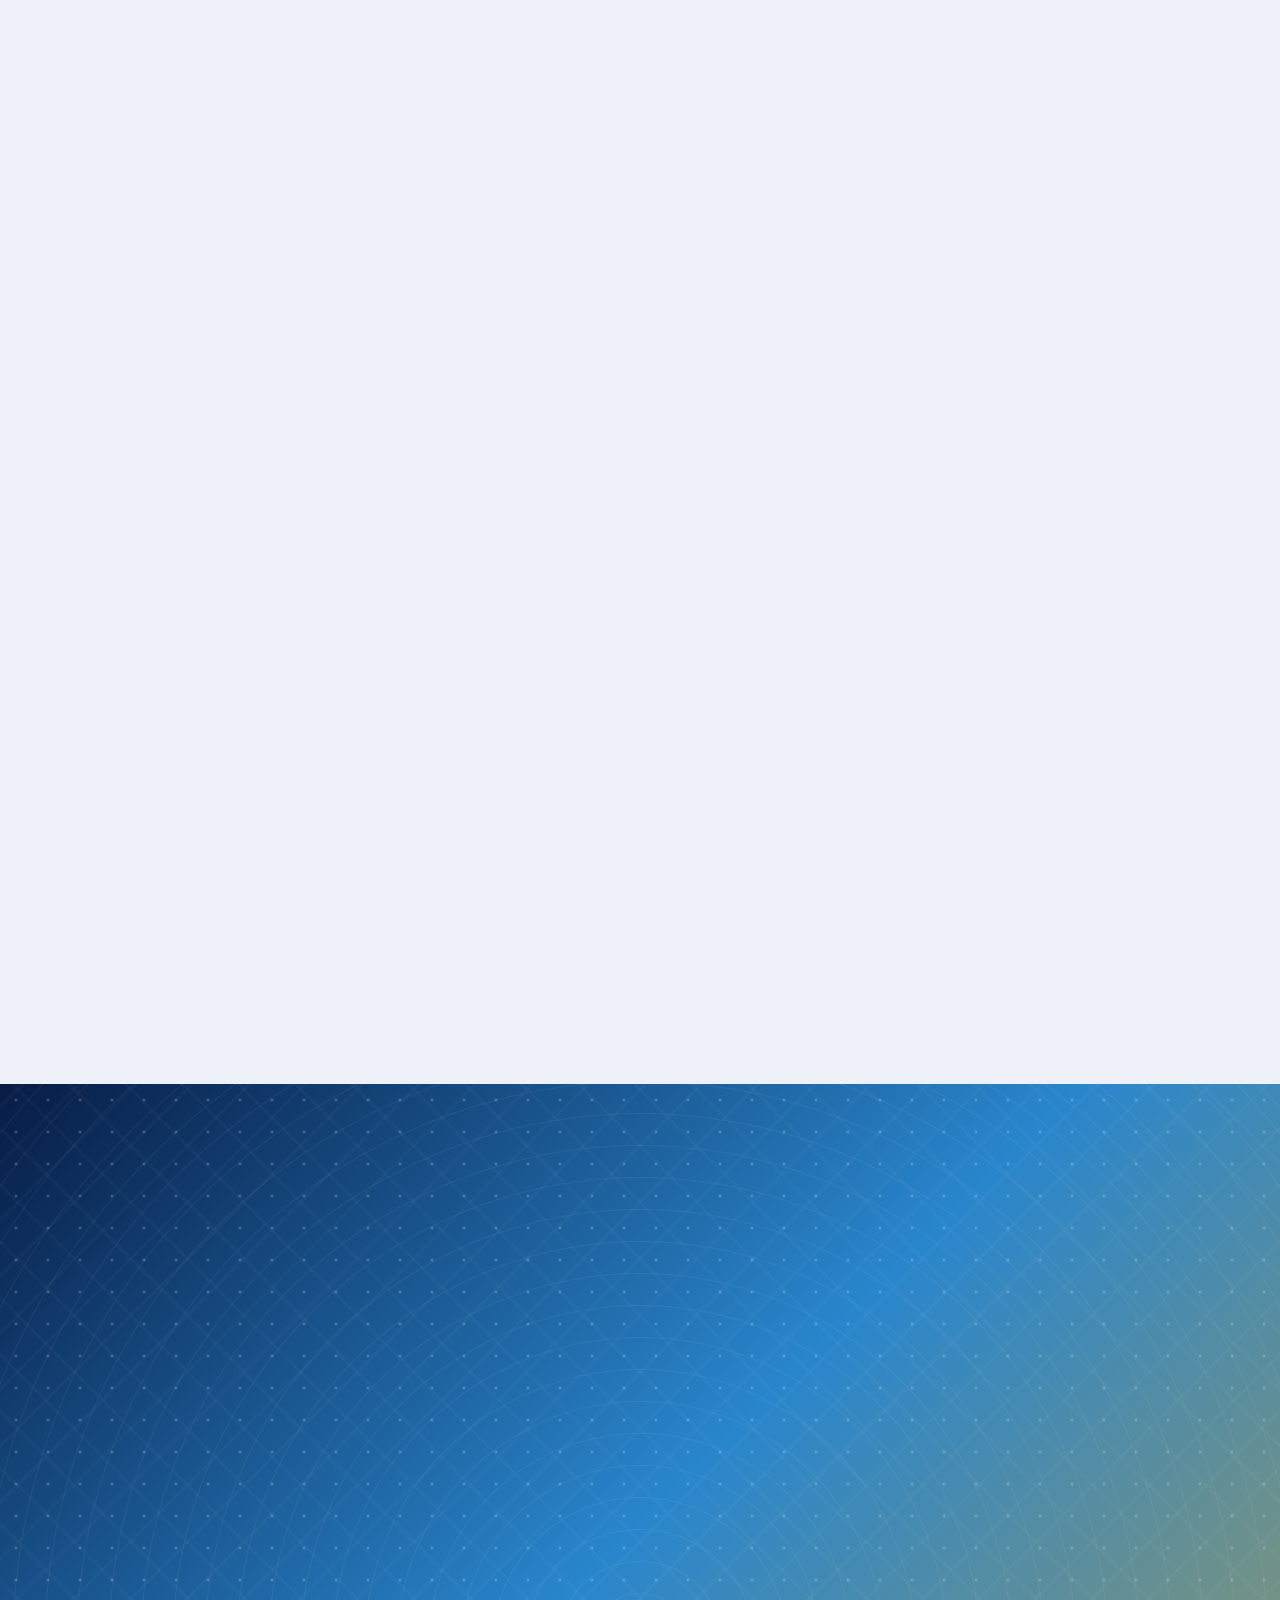
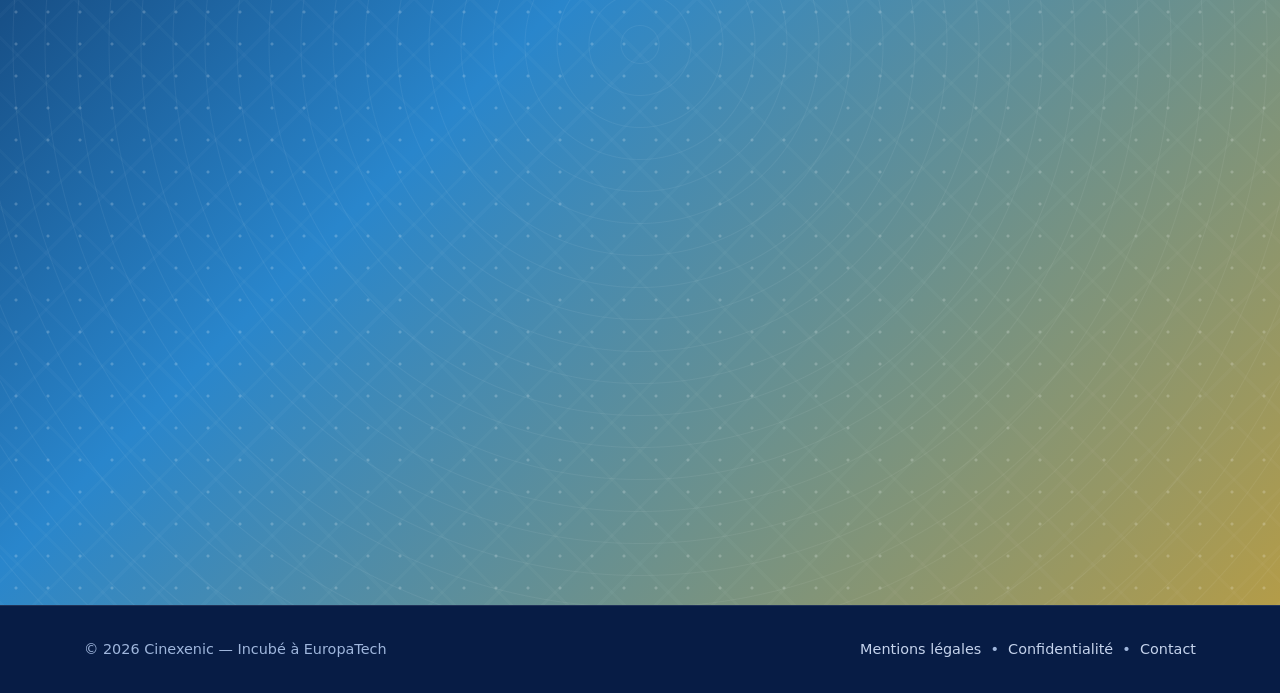
==== commit 6895c213: "Add files via upload" ====
--- a/index.html
+++ b/index.html
@@ -46,10 +46,93 @@
 
 <!-- Sécurité (X-Content-Type-Options : à configurer côté serveur en en-tête HTTP) -->
 <meta name="referrer" content="strict-origin-when-cross-origin">
-<meta http-equiv="Content-Security-Policy" content="default-src 'self'; script-src 'self'; style-src 'self'; img-src 'self' data:; media-src 'self'; font-src 'self'; connect-src 'self'; base-uri 'self'; form-action 'self' https://formspree.io; object-src 'none'">
+<!-- MAINTENANCE CSP : 'unsafe-inline' est requis tant que le CSS et le JS du formulaire sont inline.
+     Si vous déplacez ces blocs vers des fichiers externes, retirez 'unsafe-inline'. -->
+<meta http-equiv="Content-Security-Policy" content="default-src 'self'; script-src 'self' 'unsafe-inline'; style-src 'self' 'unsafe-inline'; img-src 'self' data:; media-src 'self'; font-src 'self'; connect-src 'self'; base-uri 'self'; form-action 'self' https://formspree.io; object-src 'none'">
 
 <!-- Feuille de style commune -->
 <link rel="stylesheet" href="./assets/theme.css">
+
+<!-- =========================================================================
+     MAINTENANCE — STYLES DU FORMULAIRE DE QUALIFICATION (#qualificationForm)
+     ========================================================================= -->
+<style>
+/* Piège anti-bot (honeypot) masqué visuellement hors champ */
+.hp{
+    position:absolute;
+    left:-9999px;
+}
+
+#qualificationForm{
+
+    max-width:700px;
+    margin:auto;
+
+    display:flex;
+    flex-direction:column;
+
+    gap:20px;
+}
+
+/* Exclut les cases à cocher pour préserver leur alignement natif */
+#qualificationForm input:not([type="checkbox"]),
+#qualificationForm textarea,
+#qualificationForm select{
+
+    width:100%;
+    padding:12px;
+
+    box-sizing:border-box;
+}
+
+#submitBtn{
+
+    padding:14px;
+
+    cursor:pointer;
+}
+
+#submitBtn:disabled{
+
+    opacity:.5;
+    cursor:not-allowed;
+}
+
+#timerBox{
+
+    font-weight:bold;
+    color:#ff6600;
+}
+
+/* Bloc de vérification humaine mis en valeur en bleu visible */
+.human-check{
+
+    background:#EFF6FF;
+    color:#071C45;
+    border:2px solid #2563EB;
+    padding:15px;
+
+    border-radius:8px;
+}
+
+/* Texte de la question en bleu soutenu pour une lecture immédiate */
+#captchaQuestion{
+
+    margin:0 0 10px;
+    color:#1D4ED8;
+    font-weight:bold;
+    font-size:1.05rem;
+}
+
+/* Bordure bleue sur le champ réponse pour renforcer la visibilité */
+#captchaAnswer{
+
+    border:2px solid #2563EB;
+    background:#FFFFFF;
+    color:#071C45;
+    font-weight:bold;
+}
+</style>
 
 <!-- Données structurées Schema.org
      ⚠️ MODE LOCAL : JSON-LD désactivé (les @id exigent des URLs absolues).
@@ -363,27 +446,120 @@
         <h2>Rejoindre le mouvement</h2>
         <p>Soyez prévenu(e) de l'ouverture des précommandes et participez à la définition des premiers modules applicatifs.</p>
       </div>
-      <form action="https://formspree.io/f/VOTRE_ID" method="post">
-        <label><span>Adresse e-mail</span>
-          <input type="email" name="email" required maxlength="254" autocomplete="email" placeholder="votre.email@domaine.com">
+
+      <!-- =====================================================================
+           MAINTENANCE — FORMULAIRE DE QUALIFICATION (FORMSPREE + GITHUB PAGES)
+           - Remplacer VOTRE_ID par l'identifiant du formulaire Formspree.
+           - Chaque champ avec attribut `name` est transmis à Formspree.
+           ===================================================================== -->
+      <form id="qualificationForm"
+            action="https://formspree.io/f/VOTRE_ID"
+            method="POST">
+
+        <!-- Objet de notification reçu dans Formspree -->
+        <input type="hidden"
+               name="_subject"
+               value="Nouveau Lead Cinexenic">
+
+        <!-- Honeypot : doit rester vide ; rempli uniquement par des bots -->
+        <div class="hp">
+          <label>
+            Ne pas remplir
+            <input type="text"
+                   name="website"
+                   tabindex="-1"
+                   autocomplete="off">
+          </label>
+        </div>
+
+        <h2>Construisons ensemble Cinexenic</h2>
+
+        <!-- Compte à rebours anti-bot mis à jour par le script -->
+        <div id="timerBox">
+          Temps minimum avant envoi : 30 secondes
+        </div>
+
+        <label>
+          Email professionnel *
+          <input type="email"
+                 id="email"
+                 name="email"
+                 required
+                 maxlength="254">
         </label>
-        <label><span>Usage qui vous intéresse</span>
-          <select name="usage" id="usage">
-            <option value="sport-raquette">Padel ou Tennis</option>
-            <option value="suivi-geste">Santé &amp; Suivi du geste</option>
-            <option value="ergonomie-tms">Ergonomie &amp; Prévention TMS</option>
-            <option value="creation-vr">Création, Jeu &amp; VR</option>
-            <option value="autre">Autre usage sur-mesure</option>
+
+        <label>
+          Vous êtes :
+          <select name="persona" required>
+            <option value="">Sélectionner</option>
+            <option>Sportif</option>
+            <option>Coach sportif</option>
+            <option>Kinésithérapeute</option>
+            <option>Responsable HSE</option>
+            <option>Responsable Innovation</option>
+            <option>Chercheur</option>
+            <option>Développeur XR</option>
+            <option>Investisseur</option>
+            <option>Autre</option>
           </select>
         </label>
-        <div class="hp" aria-hidden="true">
-          <label>Ne pas remplir<input type="text" name="website" tabindex="-1" autocomplete="off"></label>
-        </div>
+
+        <!-- Domaine principal : ajouter ou renommer des <option> ici si besoin -->
+        <label>
+          Domaine principal
+          <select name="secteur">
+            <option>Sport</option>
+            <option>Santé</option>
+            <option>Industrie</option>
+            <option>Recherche</option>
+            <option>XR / Gaming</option>
+            <option>Autre</option>
+          </select>
+        </label>
+
+        <label>
+          Budget estimé
+          <select name="budget">
+            <option>-100 €</option>
+            <option>100-500 €</option>
+            <option>500-2000 €</option>
+            <option>2000-10000 €</option>
+            <option>10000+ €</option>
+          </select>
+        </label>
+
+        <label>
+          Participation à un pilote ?
+          <select name="pilot">
+            <option>Oui</option>
+            <option>Peut-être</option>
+            <option>Non</option>
+          </select>
+        </label>
+
+        <!-- Vérification humaine : question et formulation générées dynamiquement en JS -->
+        <div class="human-check">
+          <p id="captchaQuestion"></p>
+          <input type="number"
+                 id="captchaAnswer"
+                 required
+                 placeholder="Votre réponse">
+        </div>
+
         <label class="check">
-          <input type="checkbox" name="consent" required>
-          <span>J'accepte d'être recontacté(e) au sujet de Cinexenic.</span>
+          <input type="checkbox"
+                 required>
+          J'accepte d'être recontacté(e)
+          par Cinexenic.
         </label>
-        <button class="btn btn-gold" type="submit">Rejoindre maintenant</button>
+
+        <button type="submit"
+                id="submitBtn"
+                class="btn btn-gold"
+                disabled>
+          Envoyer
+        </button>
+
       </form>
     </div>
   </section>
@@ -404,5 +580,291 @@
 </button>
 <script src="./assets/common.js" defer></script>
 <script src="./assets/home.js" defer></script>
+
+<!-- =========================================================================
+     MAINTENANCE — SCRIPT ANTI-SPAM, VALIDATION & PERSISTANCE LOCALE
+     ========================================================================= -->
+<script>
+const form =
+document.getElementById(
+    "qualificationForm"
+);
+
+const submitBtn =
+document.getElementById(
+    "submitBtn"
+);
+
+const timerBox =
+document.getElementById(
+    "timerBox"
+);
+
+// Horodatage d'ouverture de la page pour contrôler la durée minimale de remplissage
+const startedAt =
+Date.now();
+
+/* ------------------------------------------------------------
+   ANTI SPAM N°1
+   TEMPS MINIMUM (modifier `countdown` pour changer le délai en secondes)
+   ------------------------------------------------------------ */
+
+let countdown = 30;
+
+const timer =
+setInterval(() => {
+
+    countdown--;
+
+    timerBox.textContent =
+       `Temps minimum avant envoi : ${countdown}s`;
+
+    if(countdown <= 0){
+
+        clearInterval(timer);
+
+        timerBox.textContent =
+            "Vous pouvez maintenant envoyer.";
+
+        timerBox.style.color =
+            "green";
+
+        submitBtn.disabled =
+            false;
+    }
+
+},1000);
+
+/* ------------------------------------------------------------
+   ANTI SPAM N°2
+   QUESTION HUMAINE (opération et formulation générées aléatoirement)
+   ------------------------------------------------------------ */
+
+// Tire au hasard un type d'opération : addition (+), soustraction (-) ou multiplication (×)
+const operationIndex =
+Math.floor(Math.random()*3);
+
+let a =
+Math.floor(Math.random()*10)+1;
+
+let b =
+Math.floor(Math.random()*10)+1;
+
+let symbol = "+";
+let expected = 0;
+
+if(operationIndex === 0){
+
+    symbol = "+";
+    expected = a + b;
+
+}else if(operationIndex === 1){
+
+    // Garantit un résultat positif ou nul pour éviter les nombres négatifs
+    if(a < b){
+
+        const temp = a;
+        a = b;
+        b = temp;
+    }
+
+    symbol = "-";
+    expected = a - b;
+
+}else{
+
+    // Limite les facteurs de multiplication entre 2 et 6 pour garder un calcul simple
+    a = Math.floor(Math.random()*5)+2;
+    b = Math.floor(Math.random()*5)+2;
+    symbol = "×";
+    expected = a * b;
+}
+
+// Varie la formulation textuelle à chaque chargement pour ne pas figer la phrase
+const templates = [
+
+    `Vérification : quel est le résultat de ${a} ${symbol} ${b} ?`,
+    `Contrôle anti-robot : combien font ${a} ${symbol} ${b} ?`,
+    `Merci d'indiquer la valeur de ${a} ${symbol} ${b} :`
+
+];
+
+const chosenTemplate =
+templates[Math.floor(Math.random()*templates.length)];
+
+document
+.getElementById("captchaQuestion")
+.innerText =
+chosenTemplate;
+
+/* ------------------------------------------------------------
+   ANTI SPAM N°3
+   EMAIL JETABLE (compléter `blockedDomains` si de nouveaux domaines apparaissent)
+   ------------------------------------------------------------ */
+
+const blockedDomains = [
+
+"mailinator.com",
+"guerrillamail.com",
+"10minutemail.com"
+
+];
+
+/* ------------------------------------------------------------
+   ANTI SPAM N°4
+   BLOCAGE URL (motif de détection d'URL)
+   ------------------------------------------------------------ */
+
+const urlRegex =
+/http|https|www\./i;
+
+/* ------------------------------------------------------------
+   ANTI SPAM N°5
+   URLS DANS TEXTE (utilitaire réutilisable si un champ texte est ajouté)
+   ------------------------------------------------------------ */
+
+function containsUrl(text){
+
+   return urlRegex.test(text);
+}
+
+/* ------------------------------------------------------------
+   ANTI SPAM N°6
+   SANITIZATION (supprime les chevrons `<` et `>` et les espaces superflus)
+   ------------------------------------------------------------ */
+
+function sanitize(value){
+
+    return value
+
+    .replace(/</g,"")
+    .replace(/>/g,"")
+
+    .trim();
+}
+
+/* ------------------------------------------------------------
+   VALIDATION ET SOUMISSION
+   ------------------------------------------------------------ */
+
+form.addEventListener(
+
+"submit",
+
+function(e){
+
+// Bloque l'envoi natif le temps d'exécuter les contrôles anti-spam
+e.preventDefault();
+
+/* --------------------------------------------------------
+   HONEYPOT
+   -------------------------------------------------------- */
+
+const honeypot =
+form.website.value;
+
+if(honeypot !== ""){
+
+    alert("Erreur.");
+
+    return;
+}
+
+/* --------------------------------------------------------
+   TEMPS MINI
+   -------------------------------------------------------- */
+
+const duration =
+
+(Date.now()-startedAt)
+/1000;
+
+if(duration < 30){
+
+    alert(
+      "Merci de prendre un peu plus de temps."
+    );
+
+    return;
+}
+
+/* --------------------------------------------------------
+   QUESTION HUMAINE
+   -------------------------------------------------------- */
+
+const userAnswer =
+Number(
+document.getElementById(
+"captchaAnswer"
+).value
+);
+
+if(userAnswer !== expected){
+
+    alert(
+    "Réponse incorrecte."
+    );
+
+    return;
+}
+
+/* --------------------------------------------------------
+   EMAIL
+   -------------------------------------------------------- */
+
+const email =
+
+document
+.getElementById("email")
+.value
+.toLowerCase();
+
+const emailDomain =
+
+email.split("@")[1];
+
+if(
+blockedDomains.includes(
+ emailDomain
+)
+){
+
+   alert(
+   "Adresse email non acceptée."
+   );
+
+   return;
+}
+
+/* --------------------------------------------------------
+   SAUVEGARDE LOCALE (préparation personnalisation future dans localStorage)
+   -------------------------------------------------------- */
+
+const profile = {
+
+email:
+sanitize(email),
+
+createdAt:
+new Date().toISOString()
+
+};
+
+localStorage.setItem(
+
+"cinexenic-profile",
+
+JSON.stringify(profile)
+
+);
+
+/* --------------------------------------------------------
+   ENVOI FORMSPREE (soumission finale après validation complète)
+   -------------------------------------------------------- */
+
+form.submit();
+
+});
+</script>
 </body>
 </html>
